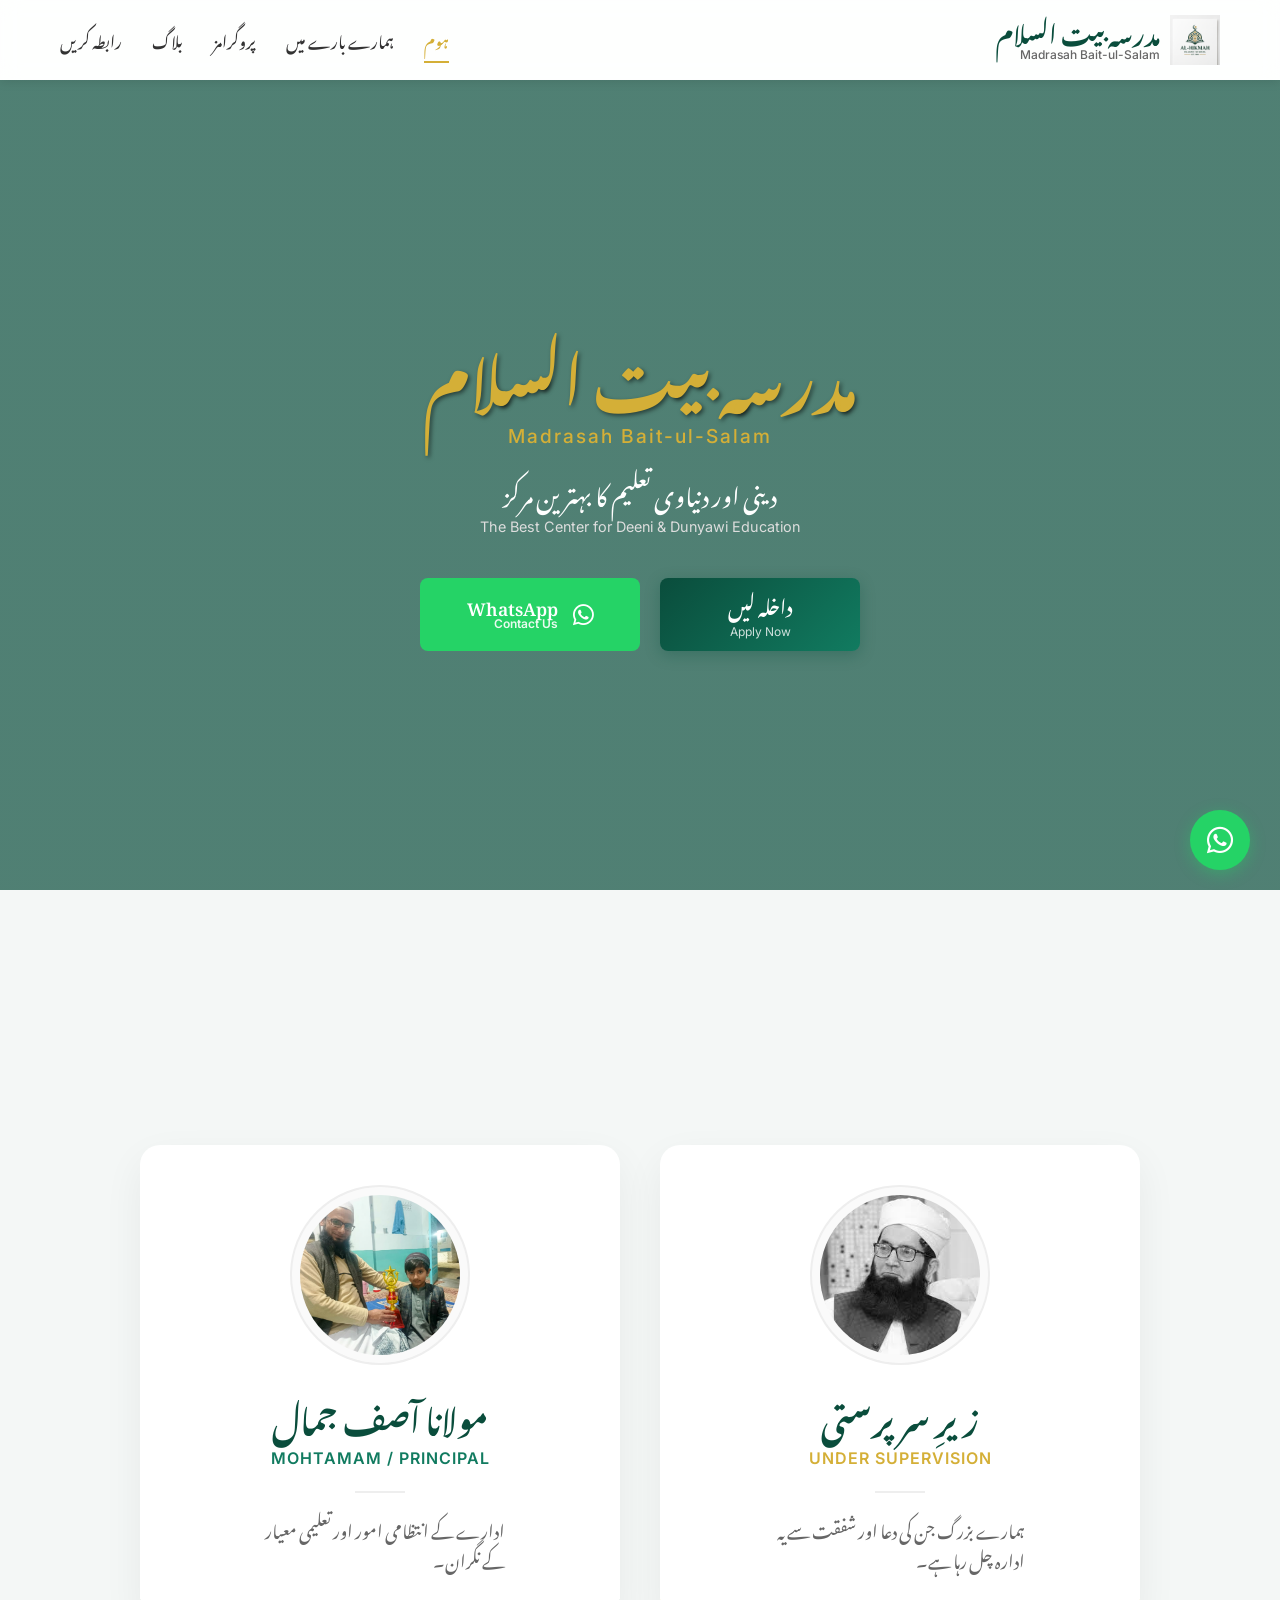
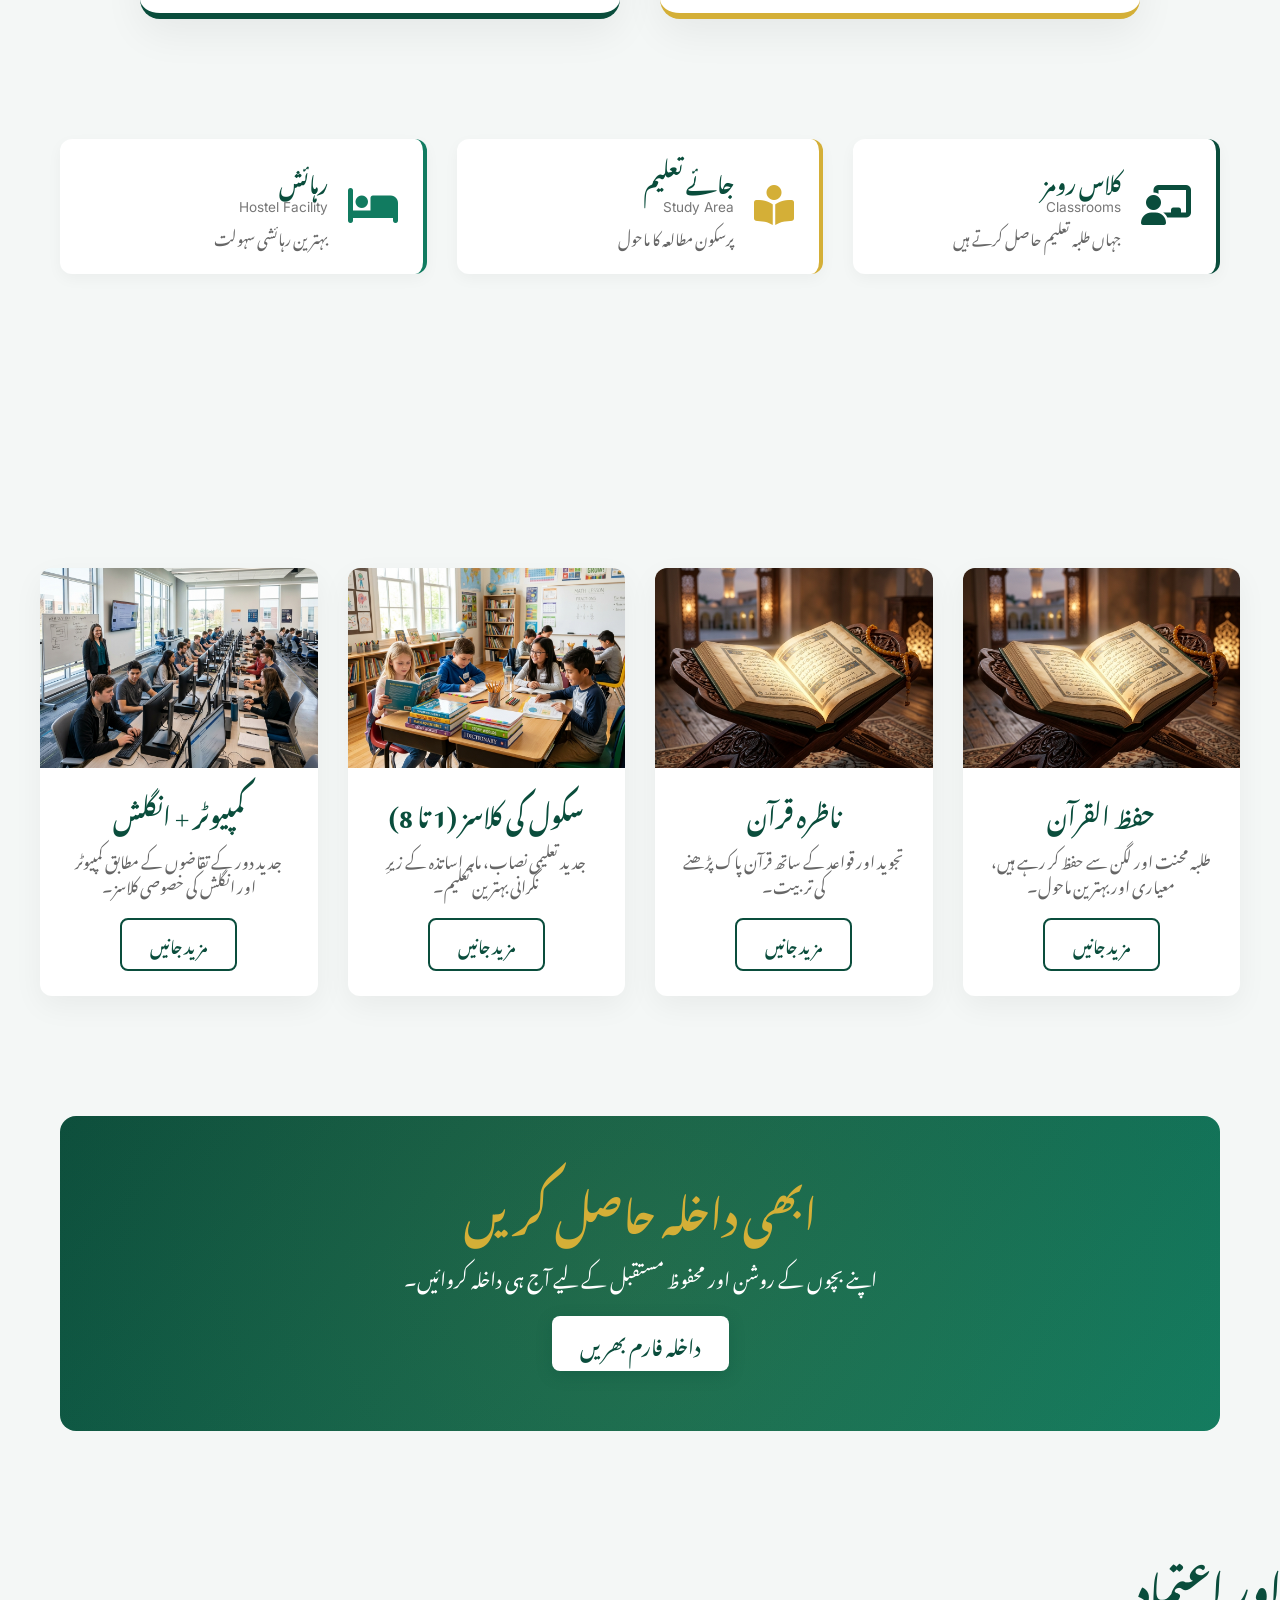
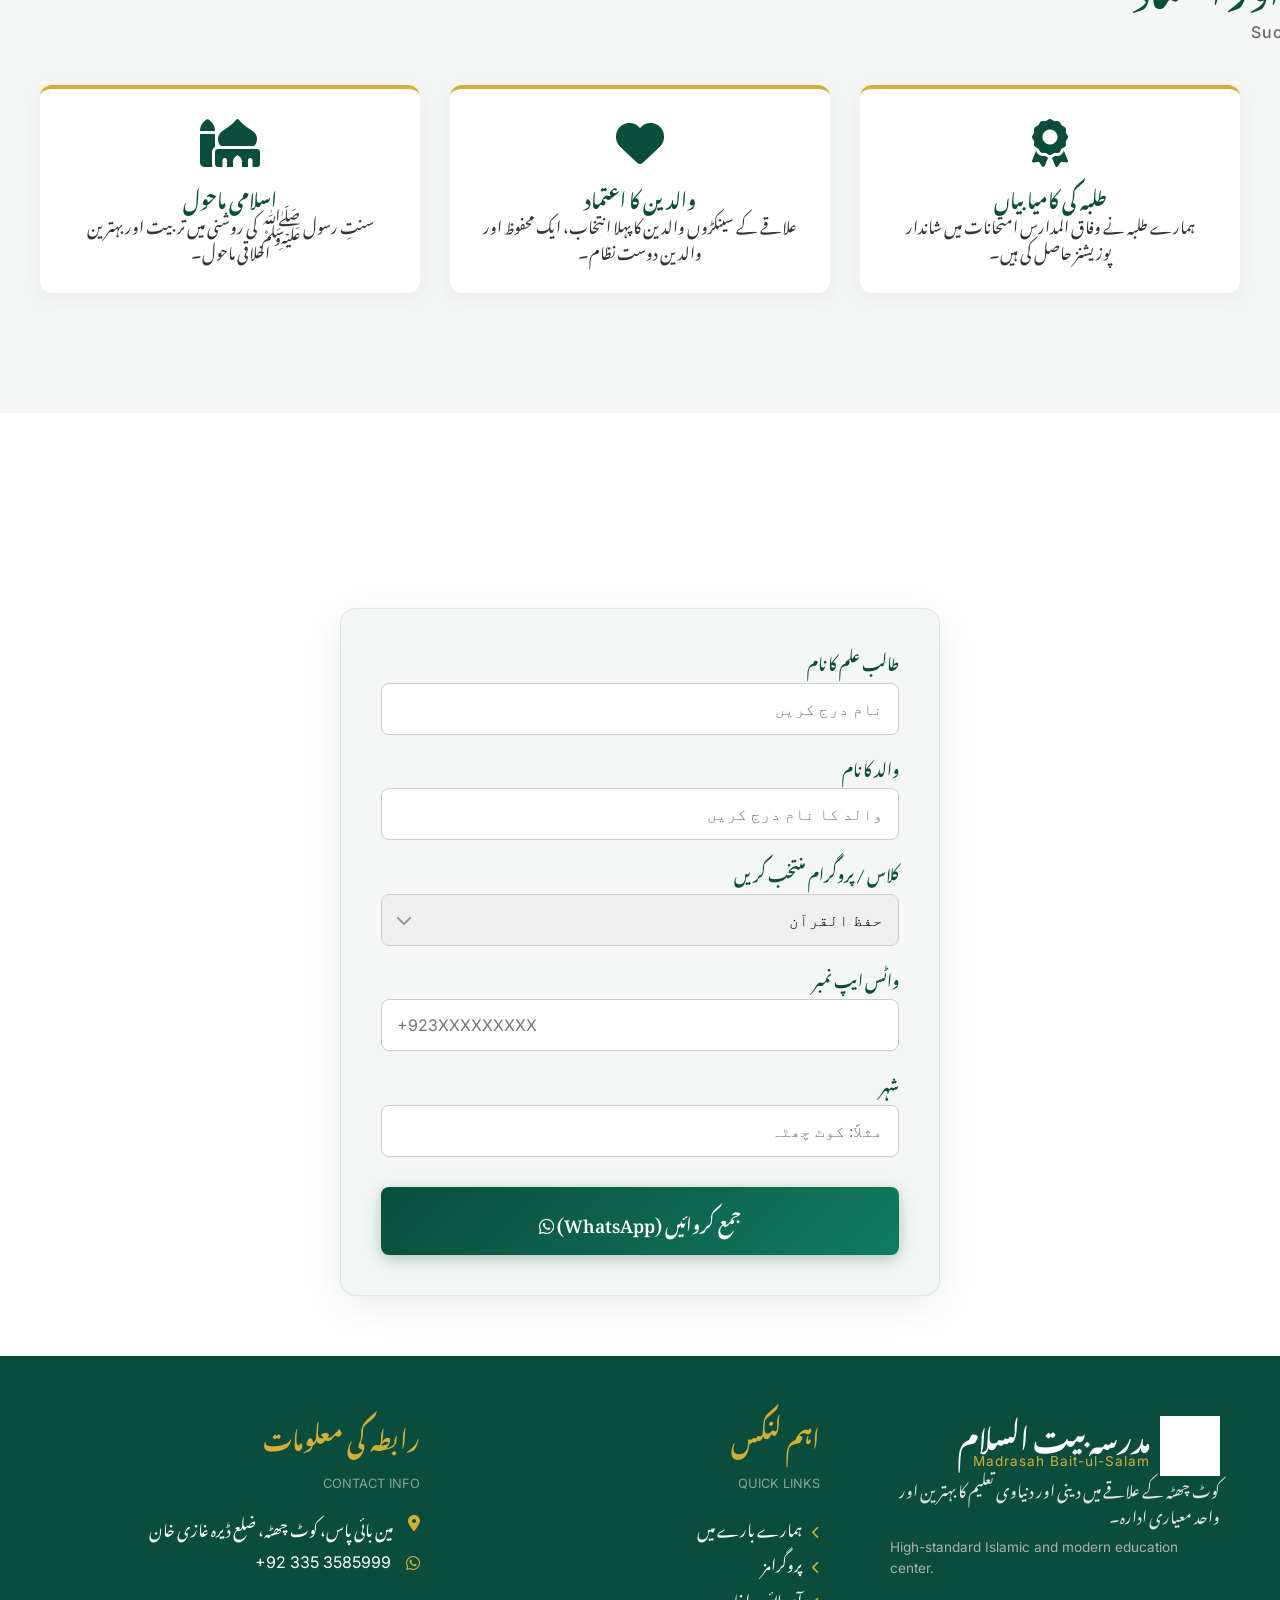
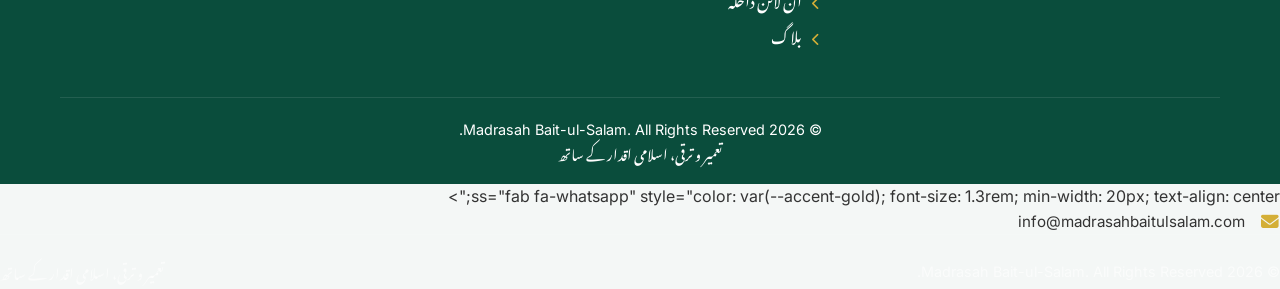
==== index.html @ 4d230665 "Optimize mobile responsiveness and add SEO for homepage" ====
<!DOCTYPE html>
<html lang="ur" dir="rtl">
<head>
    <meta charset="UTF-8">
    <meta name="viewport" content="width=device-width, initial-scale=1.0">
    <title>Madrasah Bait-ul-Salam | مدرسہ بیت السلام - Best Islamic & School System</title>
    
    <!-- SEO Meta Tags -->
    <meta name="description" content="Official website of Madrasah Bait-ul-Salam in Kot Chhutta, D.G Khan. Providing high-quality Hifz-ul-Quran, Nazra, School classes (1-8), and Computer education in a professional Islamic environment.">
    <meta name="keywords" content="Madrasa in Kot Chhutta, Madrasa in DG Khan, Hifz Quran Institute Pakistan, Islamic School Kot Chhutta, Madrasah Bait-ul-Salam">
    <link rel="canonical" href="https://madrasah-baitul-salam.vercel.app/" />
    
    <!-- Open Graph / Facebook -->
    <meta property="og:type" content="website">
    <meta property="og:url" content="https://madrasah-baitul-salam.vercel.app/">
    <meta property="og:title" content="Madrasah Bait-ul-Salam | مدرسہ بیت السلام">
    <meta property="og:description" content="Leading Islamic & School Education center in Kot Chhutta, D.G Khan. Join us for a bright Deeni & Dunyawi future.">
    <meta property="og:image" content="https://madrasah-baitul-salam.vercel.app/images/hero_bg.png">

    <!-- Twitter -->
    <meta property="twitter:card" content="summary_large_image">
    <meta property="twitter:url" content="https://madrasah-baitul-salam.vercel.app/">
    <meta property="twitter:title" content="Madrasah Bait-ul-Salam | مدرسہ بیت السلام">
    <meta property="twitter:description" content="Leading Islamic & School Education center in Kot Chhutta, D.G Khan. Join us for a bright Deeni & Dunyawi future.">
    <meta property="twitter:image" content="https://madrasah-baitul-salam.vercel.app/images/hero_bg.png">

    <!-- JSON-LD Schema -->
    <script type="application/ld+json">
    {
      "@context": "https://schema.org",
      "@type": "EducationalOrganization",
      "name": "Madrasah Bait-ul-Salam",
      "alternateName": "مدرسہ بیت السلام",
      "url": "https://madrasah-baitul-salam.vercel.app/",
      "logo": "https://madrasah-baitul-salam.vercel.app/images/islamic_logo.png",
      "address": {
        "@type": "PostalAddress",
        "streetAddress": "Near Main Bypass",
        "addressLocality": "Kot Chhutta",
        "addressRegion": "D.G Khan, Punjab",
        "addressCountry": "Pakistan"
      },
      "contactPoint": {
        "@type": "ContactPoint",
        "telephone": "+923353585999",
        "contactType": "Customer Service"
      }
    }
    </script>
    
    <!-- Google Fonts -->
    <link rel="preconnect" href="https://fonts.googleapis.com">
    <link rel="preconnect" href="https://fonts.gstatic.com" crossorigin>
    <link href="https://fonts.googleapis.com/css2?family=Anek+Arabic:wght@400;600;700&family=Inter:wght@400;500;600&family=Noto+Nastaliq+Urdu:wght@400;700&display=swap" rel="stylesheet">
    
    <!-- Custom CSS -->
    <link rel="stylesheet" href="css/style.css">
    
    <!-- FontAwesome for icons -->
    <link rel="stylesheet" href="https://cdnjs.cloudflare.com/ajax/libs/font-awesome/6.4.0/css/all.min.css">
</head>
<body>

    <!-- Header & Navigation -->
    <header>
        <div class="container">
            <nav>
                <div class="logo">
                    <img src="images/islamic_logo.png" alt="Madrasah Bait-ul-Salam Logo - Islamic geometric pattern">
                    <div style="display: flex; flex-direction: column; align-items: start;">
                        <span class="logo-text urdu-text" style="line-height: 1.2;">مدرسہ بیت السلام</span>
                        <span style="font-size: 0.75rem; color: var(--text-light); font-weight: 500; font-family: 'Inter', sans-serif;">Madrasah Bait-ul-Salam</span>
                    </div>
                </div>
                
                <div class="menu-toggle">
                    <i class="fas fa-bars"></i>
                </div>
                
                <ul class="nav-links urdu-text">
                    <li><a href="index.html" class="active">ہوم</a></li>
                    <li><a href="about.html">ہمارے بارے میں</a></li>
                    <li><a href="programs.html">پروگرامز</a></li>
                    <li><a href="blog.html">بلاگ</a></li>
                    <li><a href="contact.html">رابطہ کریں</a></li>
                </ul>
            </nav>
        </div>
    </header>

    <!-- Hero Section -->
    <section class="hero">
        <div class="hero-content">
            <h1 class="urdu-text" style="margin-bottom: 0;">مدرسہ بیت السلام</h1>
            <p style="font-family: 'Inter', sans-serif; font-size: 1.2rem; color: var(--accent-gold); margin-bottom: 20px; font-weight: 500; letter-spacing: 2px;">Madrasah Bait-ul-Salam</p>
            <p class="urdu-text" style="margin-bottom: 5px;">دینی اور دنیاوی تعلیم کا بہترین مرکز</p>
            <p style="font-family: 'Inter', sans-serif; font-size: 0.9rem; margin-bottom: 40px; color: #ddd;">The Best Center for Deeni & Dunyawi Education</p>
            <div class="hero-btns">
                <a href="#admission" class="btn btn-primary btn-hero urdu-text">
                    <span style="font-size: 1.2rem;">داخلہ لیں</span>
                    <span class="sub-text">Apply Now</span>
                </a>
                <a href="https://wa.me/923353585999" target="_blank" class="btn btn-whatsapp btn-whatsapp-hero urdu-text">
                    <i class="fab fa-whatsapp" style="font-size: 1.5rem;"></i>
                    <div class="text-wrap">
                        <span class="main-text">WhatsApp</span>
                        <span style="font-size: 0.75rem; font-family: 'Inter', sans-serif; opacity: 0.9;">Contact Us</span>
                    </div>
                </a>
            </div>
        </div>
    </section>

    <!-- Management / Supervision Section -->
    <section class="section-padding container">
        <h2 class="section-title urdu-text">
            انتظامیہ و سرپرستی
            <span>Management & Supervision</span>
        </h2>
        
        <div class="mgmt-grid">
            <!-- Supervision Role -->
            <div class="mgmt-card" style="border-bottom: 6px solid var(--accent-gold);">
                <div class="mgmt-card-img-wrap">
                    <img src="images/buzarg.jpg" alt="Hazrat Maulana - Spiritual Supervisor of Madrasah Bait-ul-Salam">
                </div>
                <h3 class="urdu-text" style="color: var(--primary-green); font-size: 2rem; margin-bottom: 5px;">زیرِ سرپرستی</h3>
                <p style="font-family: 'Inter', sans-serif; color: var(--accent-gold); font-size: 1rem; font-weight: 600; margin-bottom: 20px; letter-spacing: 1px; text-transform: uppercase;">Under Supervision</p>
                <div style="height: 2px; width: 50px; background: #eee; margin-bottom: 20px;"></div>
                <p class="urdu-text" style="color: var(--text-light); font-size: 1.1rem; line-height: 1.7; max-width: 250px;">ہمارے بزرگ جن کی دعا اور شفقت سے یہ ادارہ چل رہا ہے۔</p>
            </div>

            <!-- Mohtamam Role -->
            <div class="mgmt-card" style="border-bottom: 6px solid var(--primary-green);">
                <div class="mgmt-card-img-wrap">
                    <img src="images/molna asif jamal.jpeg" alt="Maulana Asif Jamal - Principal of Madrasah Bait-ul-Salam">
                </div>
                <h3 class="urdu-text" style="color: var(--primary-green); font-size: 2rem; margin-bottom: 5px;">مولانا آصف جمال</h3>
                <p style="font-family: 'Inter', sans-serif; color: var(--secondary-green); font-size: 1rem; font-weight: 600; margin-bottom: 20px; letter-spacing: 1px; text-transform: uppercase;">Mohtamam / Principal</p>
                <div style="height: 2px; width: 50px; background: #eee; margin-bottom: 20px;"></div>
                <p class="urdu-text" style="color: var(--text-light); font-size: 1.1rem; line-height: 1.7; max-width: 250px;">ادارے کے انتظامی امور اور تعلیمی معیار کے نگران۔</p>
            </div>
        </div>
    </section>

    <!-- Info Segments Section -->
    <section class="container pb-0" style="padding-bottom: 40px;">
        <div class="info-segments-grid">
            <div class="info-segment" style="border-right: 4px solid var(--primary-green);">
                <div class="icon" style="color: var(--primary-green);"><i class="fas fa-chalkboard-teacher"></i></div>
                <div class="text-content">
                    <h4 class="urdu-text">کلاس رومز</h4>
                    <span class="en-label">Classrooms</span>
                    <p class="urdu-text" style="color: var(--text-light); font-size: 0.95rem;">جہاں طلبہ تعلیم حاصل کرتے ہیں</p>
                </div>
            </div>
            <div class="info-segment" style="border-right: 4px solid var(--accent-gold);">
                <div class="icon" style="color: var(--accent-gold);"><i class="fas fa-book-reader"></i></div>
                <div class="text-content">
                    <h4 class="urdu-text">جائے تعلیم</h4>
                    <span class="en-label">Study Area</span>
                    <p class="urdu-text" style="color: var(--text-light); font-size: 0.95rem;">پرسکون مطالعہ کا ماحول</p>
                </div>
            </div>
            <div class="info-segment" style="border-right: 4px solid var(--secondary-green);">
                <div class="icon" style="color: var(--secondary-green);"><i class="fas fa-bed"></i></div>
                <div class="text-content">
                    <h4 class="urdu-text">رہائش</h4>
                    <span class="en-label">Hostel Facility</span>
                    <p class="urdu-text" style="color: var(--text-light); font-size: 0.95rem;">بہترین رہائشی سہولت</p>
                </div>
            </div>
        </div>
    </section>

    <!-- Programs Section -->
    <section class="section-padding container">
        <h2 class="section-title urdu-text">
            ہمارے نمایاں پروگرامز
            <span>Our Featured Programs</span>
        </h2>
        <div class="cards-grid">
            <div class="card">
                <div class="card-img-wrap"><img src="images/hifz_icon.png" alt="Hifz-ul-Quran classes at Madrasah Bait-ul-Salam"></div>
                <div class="card-content">
                    <h3 class="card-title urdu-text">حفظ القرآن</h3>
                    <p class="card-desc urdu-text">طلبہ محنت اور لگن سے حفظ کر رہے ہیں، معیاری اور بہترین ماحول۔</p>
                    <a href="programs.html#hifz" class="btn btn-secondary urdu-text">مزید جانیں</a>
                </div>
            </div>
            <div class="card">
                <div class="card-img-wrap"><img src="images/hifz_icon.png" alt="Nazra Quran reading session"></div>
                <div class="card-content">
                    <h3 class="card-title urdu-text">ناظرہ قرآن</h3>
                    <p class="card-desc urdu-text">تجوید اور قواعد کے ساتھ قرآن پاک پڑھنے کی تربیت۔</p>
                    <a href="programs.html#nazra" class="btn btn-secondary urdu-text">مزید جانیں</a>
                </div>
            </div>
            <div class="card">
                <div class="card-img-wrap"><img src="images/school_icon.png" alt="School classes for kids grade 1-8"></div>
                <div class="card-content">
                    <h3 class="card-title urdu-text">سکول کی کلاسز (1 تا 8)</h3>
                    <p class="card-desc urdu-text">جدید تعلیمی نصاب، ماہر اساتذہ کے زیرِ نگرانی بہترین تعلیم۔</p>
                    <a href="programs.html#school" class="btn btn-secondary urdu-text">مزید جانیں</a>
                </div>
            </div>
            <div class="card">
                <div class="card-img-wrap"><img src="images/comp_icon.png" alt="Modern computer lab for students"></div>
                <div class="card-content">
                    <h3 class="card-title urdu-text">کمپیوٹر + انگلش</h3>
                    <p class="card-desc urdu-text">جدید دور کے تقاضوں کے مطابق کمپیوٹر اور انگلش کی خصوصی کلاسز۔</p>
                    <a href="programs.html#extra" class="btn btn-secondary urdu-text">مزید جانیں</a>
                </div>
            </div>
        </div>
    </section>

    <!-- Admission CTA Banner -->
    <section class="container">
        <div class="admission-cta">
            <div class="admission-cta-content">
                <h2 class="urdu-text">ابھی داخلہ حاصل کریں</h2>
                <p class="urdu-text" style="margin-bottom: 25px; font-size: 1.2rem;">اپنے بچوں کے روشن اور محفوظ مستقبل کے لیے آج ہی داخلہ کروائیں۔</p>
                <a href="#admission" class="btn btn-primary urdu-text" style="background: white; color: var(--primary-green); font-size: 1.2rem;">داخلہ فارم بھریں</a>
            </div>
        </div>
    </section>

    <!-- Results + Trust Section -->
    <section class="section-padding container">
        <h2 class="section-title urdu-text">
            حاصل کردہ کامیابیاں اور اعتماد
            <span>Success & Community Trust</span>
        </h2>
        <div class="results-grid">
            <div class="result-box">
                <i class="fas fa-award result-icon"></i>
                <h3 class="urdu-text">طلبہ کی کامیابیاں</h3>
                <p class="urdu-text">ہمارے طلبہ نے وفاق المدارس امتحانات میں شاندار پوزیشنز حاصل کی ہیں۔</p>
            </div>
            <div class="result-box">
                <i class="fas fa-heart result-icon"></i>
                <h3 class="urdu-text">والدین کا اعتماد</h3>
                <p class="urdu-text">علاقے کے سینکڑوں والدین کا پہلا انتخاب، ایک محفوظ اور والدین دوست نظام۔</p>
            </div>
            <div class="result-box">
                <i class="fas fa-mosque result-icon"></i>
                <h3 class="urdu-text">اسلامی ماحول</h3>
                <p class="urdu-text">سنتِ رسول ﷺ کی روشنی میں تربیت اور بہترین اخلاقی ماحول۔</p>
            </div>
        </div>
    </section>

    <!-- Admission Form -->
    <div id="admission" style="margin-top: 40px;"></div>
    <section class="form-section">
        <div class="container">
            <h2 class="section-title urdu-text">
                آن لائن داخلہ فارم
                <span>Online Admission Form</span>
            </h2>
            <div class="form-container">
                <form id="admissionForm">
                    <div class="form-group">
                        <label for="studentName" class="form-label urdu-text">طالب علم کا نام</label>
                        <input type="text" id="studentName" class="form-control urdu-text" placeholder="نام درج کریں" required>
                    </div>
                    <div class="form-group">
                        <label for="fatherName" class="form-label urdu-text">والد کا نام</label>
                        <input type="text" id="fatherName" class="form-control urdu-text" placeholder="والد کا نام درج کریں" required>
                    </div>
                    <div class="form-group">
                        <label for="programOptions" class="form-label urdu-text">کلاس / پروگرام منتخب کریں</label>
                        <div class="select-wrapper">
                            <select id="programOptions" class="form-control urdu-text" required>
                                <option value="حفظ القرآن">حفظ القرآن</option>
                                <option value="ناظرہ قرآن">ناظرہ قرآن</option>
                                <option value="سکول (Class 1-8)">سکول (Class 1-8)</option>
                                <option value="کمپیوٹر">کمپیوٹر</option>
                            </select>
                            <i class="fas fa-chevron-down" style="position: absolute; left: 15px; top: 18px; color: #999;"></i>
                        </div>
                    </div>
                    <div class="form-group">
                        <label for="whatsappNumber" class="form-label urdu-text">واٹس ایپ نمبر</label>
                        <input type="tel" id="whatsappNumber" class="form-control" placeholder="+923XXXXXXXXX" required dir="ltr">
                    </div>
                    <div class="form-group">
                        <label for="city" class="form-label urdu-text">شہر</label>
                        <input type="text" id="city" class="form-control urdu-text" placeholder="مثلاً: کوٹ چھٹہ" required>
                    </div>
                    <button type="submit" class="btn btn-primary form-submit urdu-text">جمع کروائیں (WhatsApp) <i class="fab fa-whatsapp"></i></button>
                </form>
            </div>
        </div>
    </section>

    <!-- Floating WhatsApp -->
    <a href="https://wa.me/923353585999" target="_blank" class="floating-whatsapp" title="Chat on WhatsApp">
        <i class="fab fa-whatsapp"></i>
    </a>

    <!-- Footer -->
    <footer>
        <div class="container">
            <div class="footer-grid">
                <div class="footer-col" style="padding-left: 30px;">
                    <div class="logo">
                        <img src="images/islamic_logo.png" alt="Logo" style="filter: brightness(0) invert(1); height: 60px;">
                        <div style="display: flex; flex-direction: column; align-items: start;">
                            <span class="logo-text urdu-text" style="color: white; font-size: 1.8rem; line-height: 1.1;">مدرسہ بیت السلام</span>
                            <span style="font-family: 'Inter', sans-serif; font-size: 0.85rem; color: var(--accent-gold); letter-spacing: 1px;">Madrasah Bait-ul-Salam</span>
                        </div>
                    </div>
                    <p class="urdu-text" style="font-size: 1rem; color: #e0e0e0; margin-bottom: 10px;">کوٹ چھٹہ کے علاقے میں دینی اور دنیاوی تعلیم کا بہترین اور واحد معیاری ادارہ۔</p>
                    <p style="font-family: 'Inter', sans-serif; font-size: 0.85rem; color: #b0b0b0; line-height: 1.5; direction: ltr; text-align: left;">High-standard Islamic and modern education center.</p>
                </div>
                
                <div class="footer-col" style="padding-left: 30px;">
                    <h3 class="urdu-text">اہم لنکس</h3>
                    <p style="font-family: 'Inter', sans-serif; font-size: 0.8rem; color: rgba(255,255,255,0.5); margin-bottom: 20px; text-transform: uppercase;">Quick Links</p>
                    <ul class="urdu-text">
                        <li><a href="about.html"><i class="fas fa-chevron-left" style="font-size: 0.8rem; margin-left: 8px; color: var(--accent-gold);"></i> ہمارے بارے میں</a></li>
                        <li><a href="programs.html"><i class="fas fa-chevron-left" style="font-size: 0.8rem; margin-left: 8px; color: var(--accent-gold);"></i> پروگرامز</a></li>
                        <li><a href="#admission"><i class="fas fa-chevron-left" style="font-size: 0.8rem; margin-left: 8px; color: var(--accent-gold);"></i> آن لائن داخلہ</a></li>
                        <li><a href="blog.html"><i class="fas fa-chevron-left" style="font-size: 0.8rem; margin-left: 8px; color: var(--accent-gold);"></i> بلاگ</a></li>
                    </ul>
                </div>
                
                <div class="footer-col">
                    <h3 class="urdu-text">رابطہ کی معلومات</h3>
                    <p style="font-family: 'Inter', sans-serif; font-size: 0.8rem; color: rgba(255,255,255,0.5); margin-bottom: 20px; text-transform: uppercase;">Contact Info</p>
                    <ul class="urdu-text">
                        <li style="display: flex; align-items: start; gap: 15px;">
                            <i class="fas fa-map-marker-alt" style="color: var(--accent-gold);"></i> 
                            <div>
                                <span>مین بائی پاس، کوٹ چھٹہ، ضلع ڈیرہ غازی خان</span>
                            </div>
                        </li>
                        <li style="display: flex; align-items: center; gap: 15px; direction: ltr; justify-content: flex-end;">
                            <span style="font-family: 'Inter', sans-serif;">+92 335 3585999</span>
                            <i class="fab fa-whatsapp" style="color: var(--accent-gold);"></i> 
                        </li>
                    </ul>
                </div>
            </div>
            <div class="footer-bottom">
                <p>&copy; 2026 Madrasah Bait-ul-Salam. All Rights Reserved.</p>
                <p class="urdu-text" style="font-size: 0.9rem;">تعمیر و ترقی، اسلامی اقدار کے ساتھ</p>
            </div>
        </div>
    </footer>

    <!-- Custom JS -->
    <script src="js/script.js"></script>
</body>
</html>ss="fab fa-whatsapp" style="color: var(--accent-gold); font-size: 1.3rem; min-width: 20px; text-align: center;"></i> 
                        </li>
                        <li style="display: flex; align-items: center; gap: 15px; direction: ltr; justify-content: flex-end;">
                            <div style="font-family: 'Inter', sans-serif; font-size: 0.95rem;">
                                info@madrasahbaitulsalam.com
                            </div>
                            <i class="fas fa-envelope" style="color: var(--accent-gold); font-size: 1.1rem; min-width: 20px; text-align: center;"></i> 
                        </li>
                    </ul>
                </div>
            </div>
            
            <div class="footer-bottom" style="text-align: center; padding-top: 25px; border-top: 1px solid rgba(255,255,255,0.1); font-family: 'Inter', sans-serif; font-size: 0.9rem; color: rgba(255,255,255,0.6); display: flex; flex-wrap: wrap; justify-content: space-between; align-items: center; gap: 10px;">
                <p>&copy; 2026 Madrasah Bait-ul-Salam. All Rights Reserved.</p>
                <p class="urdu-text" style="font-size: 0.9rem;">تعمیر و ترقی، اسلامی اقدار کے ساتھ</p>
            </div>
        </div>
    </footer>

    <!-- Custom JS -->
    <script src="js/script.js"></script>
</body>
</html>
---- css/style.css ----
:root {
  --primary-green: #0a4d3c;
  --secondary-green: #117b60;
  --accent-gold: #d4af37;
  --light-gold: #f3e5ab;
  --clean-white: #ffffff;
  --bg-light: #f4f7f6;
  --text-dark: #333333;
  --text-light: #666666;
  --shadow: rgba(0, 0, 0, 0.1);
  --glass-bg: rgba(255, 255, 255, 0.9);
}

* {
  margin: 0;
  padding: 0;
  box-sizing: border-box;
}

body {
  font-family: 'Inter', 'Anek Arabic', sans-serif;
  background-color: var(--bg-light);
  color: var(--text-dark);
  line-height: 1.6;
  overflow-x: hidden;
}

/* Typography */
h1, h2, h3, h4 {
  font-family: 'Anek Arabic', sans-serif;
  color: var(--primary-green);
  font-weight: 700;
}

.urdu-text {
  font-family: 'Anek Arabic', 'Noto Nastaliq Urdu', serif;
  direction: rtl;
}

a {
  text-decoration: none;
  color: inherit;
}

ul {
  list-style: none;
}

img {
  max-width: 100%;
  display: block;
}

/* Utilities */
.container {
  max-width: 1200px;
  margin: 0 auto;
  padding: 0 20px;
}

.btn {
  display: inline-block;
  padding: 12px 28px;
  border-radius: 8px;
  font-weight: 600;
  cursor: pointer;
  transition: all 0.3s ease;
  border: none;
  text-align: center;
}

.btn-primary {
  background: linear-gradient(135deg, var(--primary-green), var(--secondary-green));
  color: var(--clean-white);
  box-shadow: 0 4px 15px rgba(10, 77, 60, 0.3);
}

.btn-primary:hover {
  transform: translateY(-2px);
  box-shadow: 0 6px 20px rgba(10, 77, 60, 0.4);
}

.btn-secondary {
  background: var(--clean-white);
  color: var(--primary-green);
  border: 2px solid var(--primary-green);
}

.btn-secondary:hover {
  background: var(--primary-green);
  color: var(--clean-white);
}

.btn-whatsapp {
  background: #25D366;
  color: white;
  display: flex;
  align-items: center;
  gap: 8px;
}

.btn-whatsapp:hover {
  background: #128C7E;
  transform: translateY(-2px);
  box-shadow: 0 6px 20px rgba(37, 211, 102, 0.4);
}

.section-padding {
  padding: 80px 0;
}

.section-title {
  text-align: center;
  font-size: 2.5rem;
  margin-bottom: 40px;
  position: relative;
  display: inline-block;
  left: 50%;
  transform: translateX(-50%);
}

.section-title span {
  display: block;
  font-size: 1rem;
  font-family: 'Inter', sans-serif;
  color: var(--text-light);
  font-weight: 500;
  margin-top: 5px;
  letter-spacing: 1px;
}

.section-title::after {
  content: '';
  position: absolute;
  bottom: -15px;
  left: 50%;
  transform: translateX(-50%);
  width: 60px;
  height: 4px;
  background-color: var(--accent-gold);
  border-radius: 2px;
}

/* Header */
header {
  background: var(--glass-bg);
  backdrop-filter: blur(10px);
  -webkit-backdrop-filter: blur(10px);
  position: sticky;
  top: 0;
  z-index: 1000;
  box-shadow: 0 2px 10px var(--shadow);
}

nav {
  display: flex;
  justify-content: space-between;
  align-items: center;
  height: 80px;
}

.logo {
  display: flex;
  align-items: center;
  gap: 10px;
}

.logo img {
  height: 50px;
}

.logo-text {
  font-size: 1.5rem;
  font-weight: 700;
  color: var(--primary-green);
}

.nav-links {
  display: flex;
  gap: 30px;
}

.nav-links a {
  font-weight: 500;
  position: relative;
  transition: color 0.3s ease;
}

.nav-links a:hover, .nav-links a.active {
  color: var(--accent-gold);
}

.nav-links a::after {
  content: '';
  position: absolute;
  width: 0;
  height: 2px;
  bottom: -4px;
  left: 0;
  background-color: var(--accent-gold);
  transition: width 0.3s ease;
}

.nav-links a:hover::after, .nav-links a.active::after {
  width: 100%;
}

.menu-toggle {
  display: none;
  font-size: 24px;
  cursor: pointer;
  color: var(--primary-green);
}

/* Hero Section */
.hero {
  height: 90vh;
  background: linear-gradient(rgba(10, 77, 60, 0.7), rgba(10, 77, 60, 0.7)), url('../images/hero_bg.webp') center/cover no-repeat;
  display: flex;
  align-items: center;
  justify-content: center;
  text-align: center;
  color: var(--clean-white);
}

.hero-content {
  max-width: 800px;
  padding: 0 20px;
  animation: fadeInDown 1s ease;
}

.hero h1 {
  font-size: 4rem;
  color: var(--accent-gold);
  margin-bottom: 20px;
  text-shadow: 2px 2px 4px rgba(0,0,0,0.5);
}

.hero p {
  font-size: 1.5rem;
  margin-bottom: 40px;
}

.hero-btns {
  display: flex;
  gap: 20px;
  justify-content: center;
  flex-wrap: wrap;
}

.btn-hero {
  display: flex;
  flex-direction: column;
  align-items: center;
  justify-content: center;
  min-width: 200px;
  padding: 10px 30px;
}

.btn-hero span.sub-text {
  font-size: 0.75rem;
  font-family: 'Inter', sans-serif;
  opacity: 0.8;
  margin-top: 3px;
  font-weight: 400;
}

.btn-whatsapp-hero {
  display: flex;
  align-items: center;
  justify-content: center;
  gap: 15px;
  padding: 12px 30px;
  min-width: 220px;
}

.btn-whatsapp-hero .text-wrap {
  display: flex;
  flex-direction: column;
  align-items: flex-start;
  text-align: left;
}

.btn-whatsapp-hero .main-text {
  font-size: 1.1rem;
  line-height: 1;
}

/* Management & Info Segments */
.mgmt-grid {
  display: grid;
  grid-template-columns: repeat(auto-fit, minmax(300px, 1fr));
  gap: 40px;
  max-width: 1000px;
  margin: 40px auto 0;
}

.mgmt-card {
  background: var(--clean-white);
  border-radius: 20px;
  padding: 40px 30px;
  box-shadow: 0 15px 40px rgba(0,0,0,0.06);
  display: flex;
  flex-direction: column;
  align-items: center;
  transition: transform 0.3s ease;
}

.mgmt-card-img-wrap {
  width: 180px;
  height: 180px;
  border-radius: 50%;
  border: 2px solid #eee;
  padding: 8px;
  margin-bottom: 25px;
  background: #fafafa;
  display: flex;
  align-items: center;
  justify-content: center;
  overflow: hidden;
}

.mgmt-card-img-wrap img {
  width: 100%;
  height: 100%;
  border-radius: 50%;
  object-fit: cover;
  background: #e9ecef;
}

.info-segments-grid {
  display: grid;
  grid-template-columns: repeat(auto-fit, minmax(260px, 1fr));
  gap: 30px;
  margin-top: 40px;
}

.info-segment {
  background: var(--clean-white);
  padding: 25px;
  border-radius: 12px;
  display: flex;
  align-items: center;
  gap: 20px;
  box-shadow: 0 5px 15px rgba(0,0,0,0.04);
}

.info-segment .icon {
  font-size: 2.5rem;
}

.info-segment .text-content {
  text-align: right;
  direction: rtl;
}

.info-segment h4 {
  margin-bottom: 0;
  font-size: 1.3rem;
}

.info-segment span.en-label {
  font-family: 'Inter', sans-serif;
  font-size: 0.85rem;
  color: #777;
  display: block;
  margin-bottom: 5px;
}


/* Cards Section */
.cards-grid {
  display: grid;
  grid-template-columns: repeat(auto-fit, minmax(250px, 1fr));
  gap: 30px;
  margin-top: 40px;
}

.card {
  background: var(--clean-white);
  border-radius: 12px;
  overflow: hidden;
  box-shadow: 0 10px 30px rgba(0,0,0,0.05);
  transition: transform 0.3s ease, box-shadow 0.3s ease;
  position: relative;
}

.card:hover {
  transform: translateY(-10px);
  box-shadow: 0 15px 40px rgba(0,0,0,0.1);
}

.card-img-wrap {
  height: 200px;
  overflow: hidden;
}

.card-img-wrap img {
  width: 100%;
  height: 100%;
  object-fit: cover;
  transition: transform 0.5s ease;
}

.card:hover .card-img-wrap img {
  transform: scale(1.1);
}

.card-content {
  padding: 25px;
  text-align: center;
}

.card-title {
  font-size: 1.5rem;
  margin-bottom: 15px;
}

.card-desc {
  color: var(--text-light);
  margin-bottom: 20px;
}

/* Admission CTA Banner */
.admission-cta {
  background: linear-gradient(135deg, var(--primary-green), var(--secondary-green));
  color: var(--clean-white);
  text-align: center;
  padding: 60px 20px;
  margin: 40px 0;
  border-radius: 16px;
  position: relative;
  overflow: hidden;
}

.admission-cta::before {
  content: '';
  position: absolute;
  top: -50%;
  left: -50%;
  width: 200%;
  height: 200%;
  background: radial-gradient(circle, rgba(212, 175, 55, 0.1) 0%, transparent 60%);
  z-index: 1;
}

.admission-cta-content {
  position: relative;
  z-index: 2;
}

.admission-cta h2 {
  color: var(--accent-gold);
  font-size: 2.5rem;
  margin-bottom: 20px;
}

/* Results Section */
.results-grid {
  display: grid;
  grid-template-columns: repeat(auto-fit, minmax(300px, 1fr));
  gap: 30px;
}

.result-box {
  background: var(--clean-white);
  padding: 30px;
  border-radius: 12px;
  text-align: center;
  border-top: 4px solid var(--accent-gold);
  box-shadow: 0 5px 20px rgba(0,0,0,0.05);
}

.result-icon {
  font-size: 3rem;
  color: var(--primary-green);
  margin-bottom: 15px;
}

/* Form Section */
.form-section {
  background: white;
  padding: 60px 0;
}

.form-container {
  max-width: 600px;
  margin: 0 auto;
  background: var(--bg-light);
  padding: 40px;
  border-radius: 16px;
  box-shadow: 0 10px 40px rgba(0,0,0,0.08);
  border: 1px solid rgba(10, 77, 60, 0.1);
}

.form-group {
  margin-bottom: 20px;
  text-align: right;
  direction: rtl;
}

.form-label {
  display: block;
  margin-bottom: 8px;
  font-weight: 600;
  color: var(--primary-green);
}

.form-control {
  width: 100%;
  padding: 15px;
  border: 1px solid #ccc;
  border-radius: 8px;
  font-family: inherit;
  font-size: 1rem;
  transition: border-color 0.3s, box-shadow 0.3s;
}

.form-control:focus {
  outline: none;
  border-color: var(--primary-green);
  box-shadow: 0 0 0 3px rgba(10, 77, 60, 0.2);
}

.select-wrapper {
  position: relative;
}

.select-wrapper select {
  appearance: none;
}

.form-submit {
  width: 100%;
  font-size: 1.1rem;
  margin-top: 10px;
}

/* Floating WhatsApp */
.floating-whatsapp {
  position: fixed;
  bottom: 30px;
  right: 30px;
  background-color: #25D366;
  color: white;
  width: 60px;
  height: 60px;
  border-radius: 50%;
  display: flex;
  justify-content: center;
  align-items: center;
  font-size: 30px;
  box-shadow: 0 4px 15px rgba(37, 211, 102, 0.4);
  z-index: 1000;
  transition: transform 0.3s ease;
}

.floating-whatsapp:hover {
  transform: scale(1.1);
}

/* Footer */
footer {
  background-color: var(--primary-green);
  color: var(--clean-white);
  padding: 60px 0 20px;
}

.footer-grid {
  display: grid;
  grid-template-columns: repeat(auto-fit, minmax(250px, 1fr));
  gap: 40px;
  margin-bottom: 40px;
}

.footer-col h3 {
  color: var(--accent-gold);
  margin-bottom: 20px;
  font-size: 1.5rem;
}

.footer-col ul li {
  margin-bottom: 10px;
}

.footer-col ul li a {
  transition: color 0.3s;
}

.footer-col ul li a:hover {
  color: var(--accent-gold);
}

.footer-bottom {
  text-align: center;
  padding-top: 20px;
  border-top: 1px solid rgba(255,255,255,0.1);
  font-size: 0.9rem;
}

/* Contact Page Map */
.map-container {
  border-radius: 12px;
  overflow: hidden;
  box-shadow: 0 10px 30px rgba(0,0,0,0.1);
}

/* Page Headers */
.page-header {
  background: var(--primary-green);
  color: white;
  padding: 80px 0;
  text-align: center;
}

.page-header h1 {
  color: var(--accent-gold);
  font-size: 3rem;
}

/* Fee Section */
.fee-card {
  background: white;
  border-radius: 12px;
  padding: 40px;
  text-align: center;
  box-shadow: 0 10px 30px rgba(0,0,0,0.05);
  border: 2px solid var(--accent-gold);
  max-width: 400px;
  margin: 0 auto;
}

.fee-price {
  font-size: 3rem;
  color: var(--primary-green);
  font-weight: 700;
  margin: 20px 0;
}

.fee-old {
  text-decoration: line-through;
  color: #999;
  font-size: 1.5rem;
}

/* Animations */
@keyframes fadeInDown {
  from { opacity: 0; transform: translateY(-30px); }
  to { opacity: 1; transform: translateY(0); }
}

/* Mobile Responsiveness */
@media (max-width: 768px) {
  .container {
    padding: 0 15px;
  }

  .menu-toggle {
    display: block;
  }
  
  .nav-links {
    position: fixed;
    top: 80px;
    left: -100%;
    width: 100%;
    height: calc(100vh - 80px);
    background: rgba(255, 255, 255, 0.98); /* Less transparent on mobile */
    backdrop-filter: blur(15px);
    -webkit-backdrop-filter: blur(15px);
    flex-direction: column;
    align-items: center;
    justify-content: center;
    transition: left 0.3s ease;
    z-index: 2000;
  }
  
  .nav-links.active {
    left: 0;
  }

  .nav-links li {
    margin: 15px 0;
  }

  .nav-links a {
    font-size: 1.5rem;
  }
  
  .hero h1 {
    font-size: 2.2rem;
  }
  
  .hero p {
    font-size: 1.1rem;
    margin-bottom: 25px;
  }

  .section-title {
    font-size: 1.8rem;
    width: 90%;
  }

  .mgmt-grid {
    grid-template-columns: 1fr;
    gap: 30px;
  }

  .mgmt-card-img-wrap {
    width: 150px;
    height: 150px;
  }

  .btn-hero, .btn-whatsapp-hero {
    width: 100%;
    max-width: 300px;
  }

  .footer-grid {
    grid-template-columns: 1fr;
    gap: 30px;
    text-align: center !important;
  }

  .footer-col {
    border-left: none !important;
    padding-left: 0 !important;
    padding-bottom: 30px;
    border-bottom: 1px solid rgba(255,255,255,0.1);
  }

  .footer-col:last-child {
    border-bottom: none;
  }

  .footer-col .logo {
    justify-content: center !important;
  }

  .footer-col ul {
    justify-content: center !important;
  }

  .footer-col ul li {
    justify-content: center !important;
  }

  .footer-bottom {
    flex-direction: column;
    text-align: center;
  }

  .floating-whatsapp {
    width: 50px;
    height: 50px;
    bottom: 20px;
    right: 20px;
    font-size: 25px;
  }
}

@media (max-width: 480px) {
  .hero h1 {
    font-size: 1.8rem;
  }
  .section-title {
    font-size: 1.6rem;
  }
}
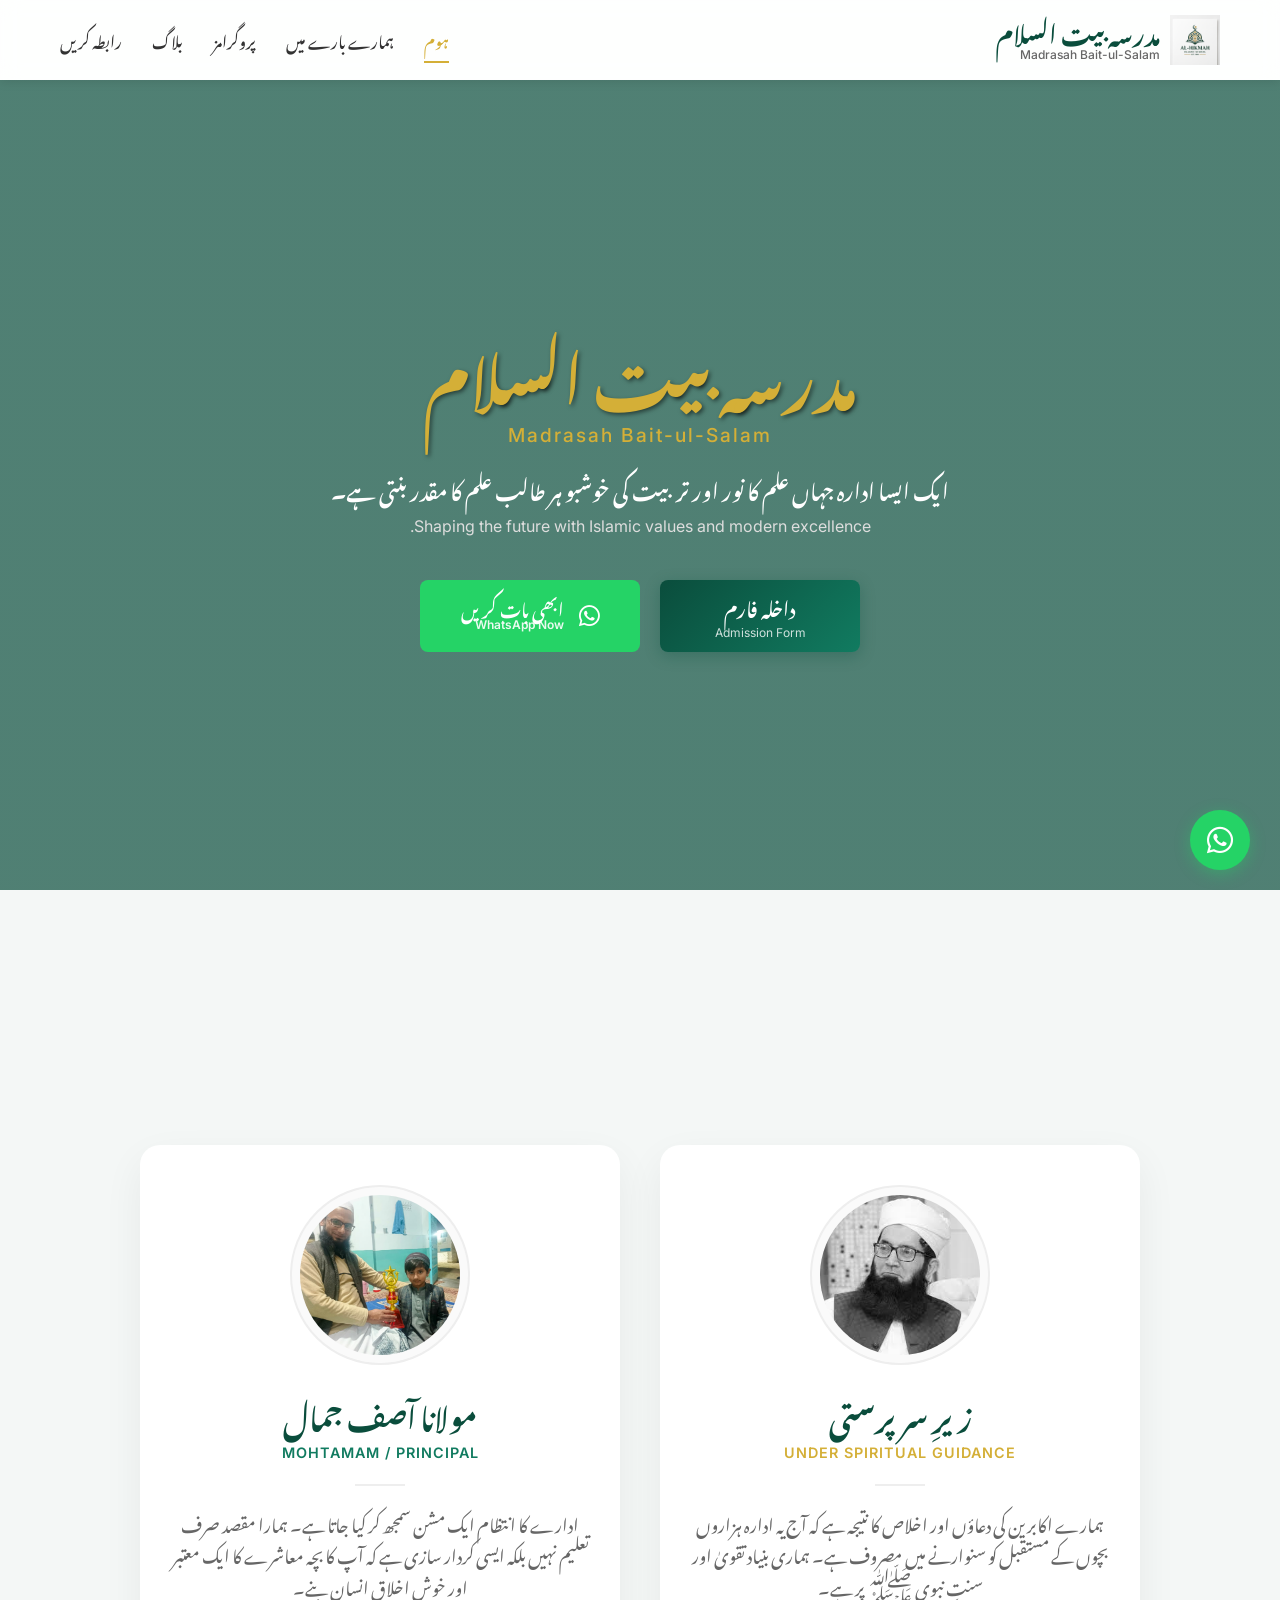
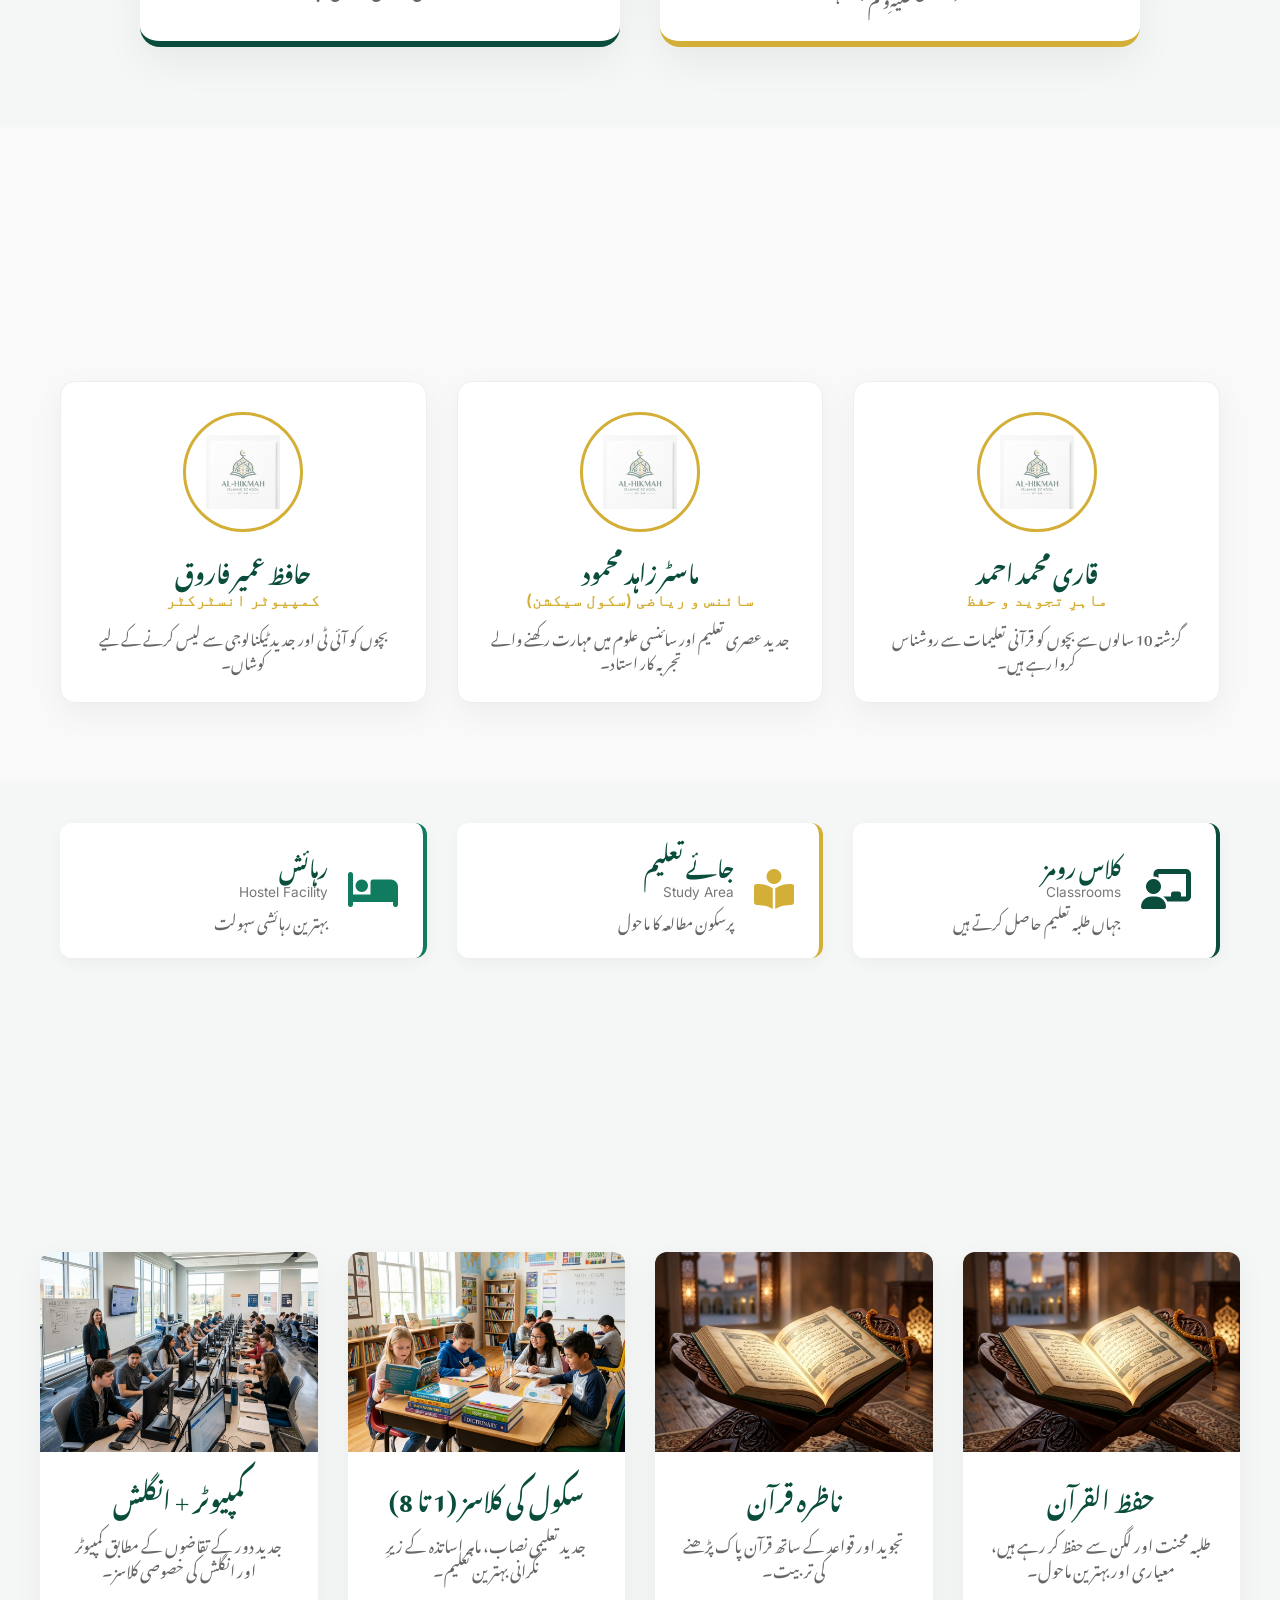
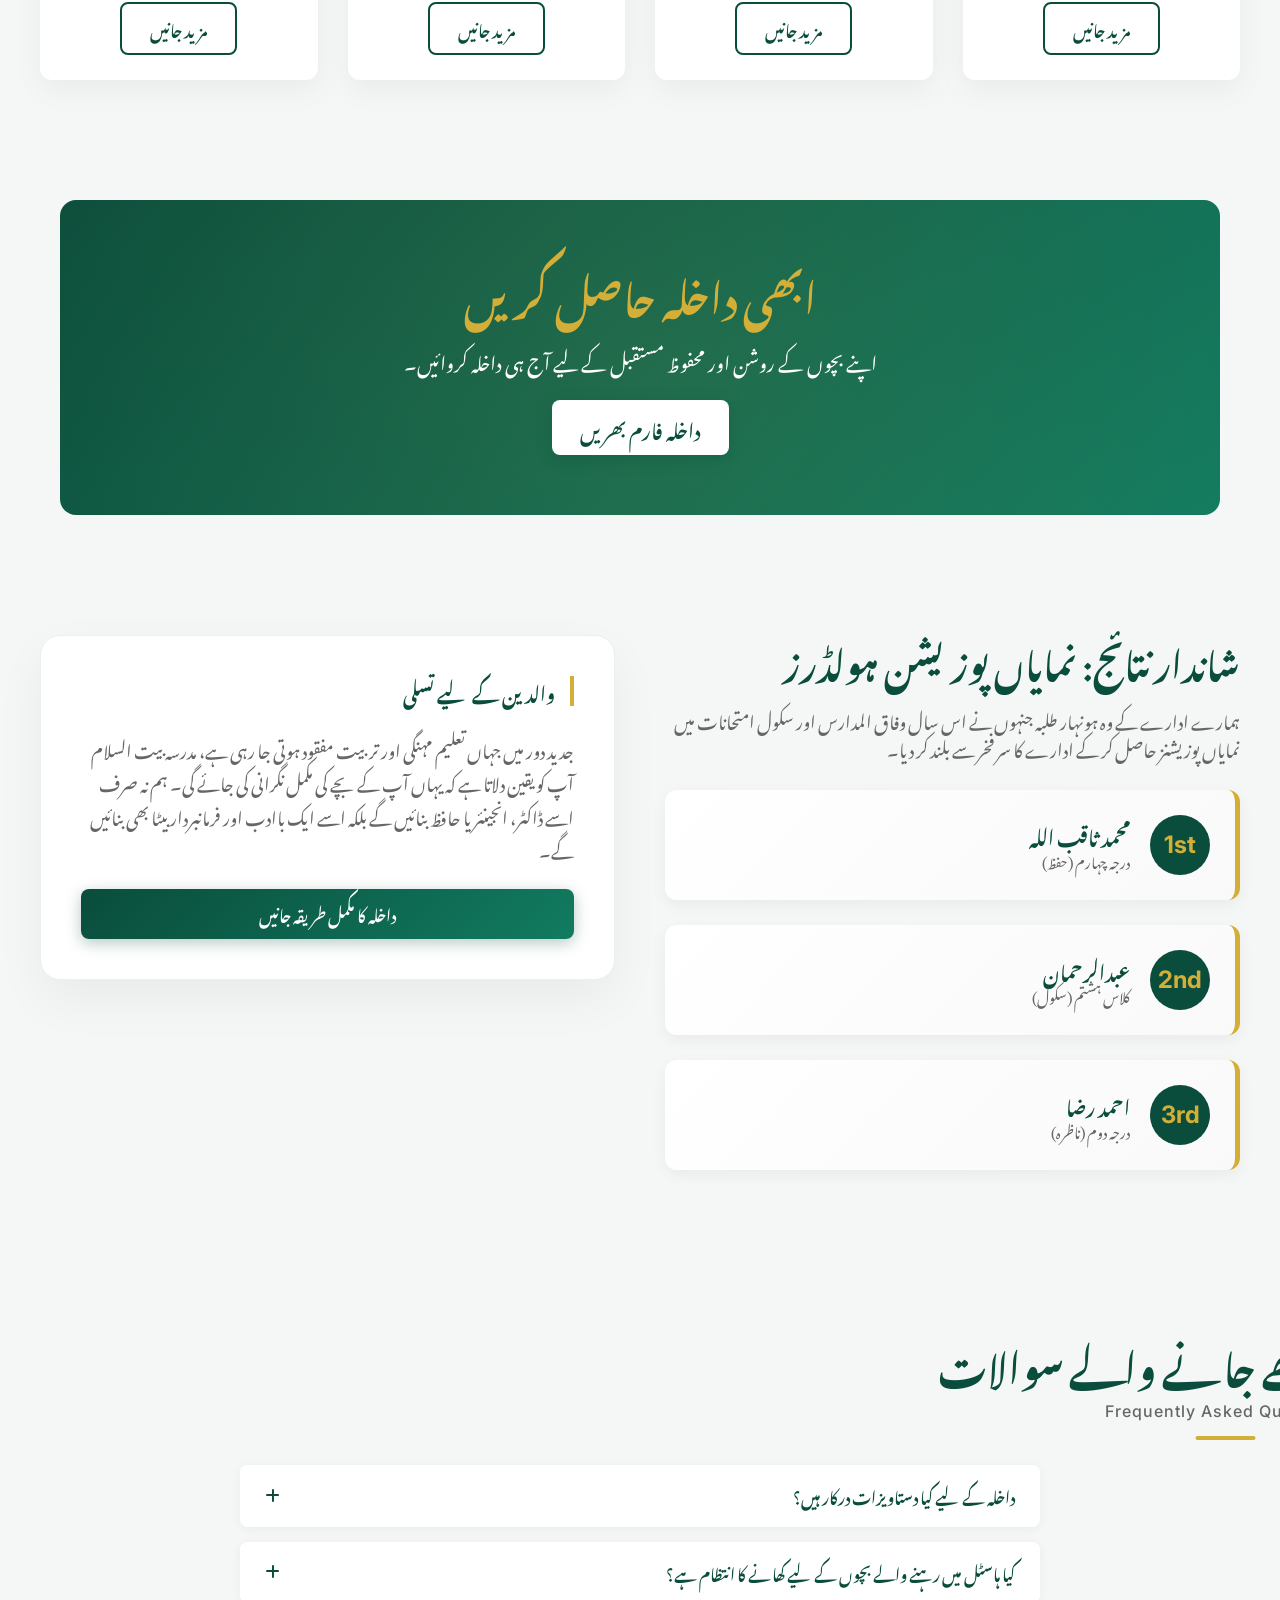
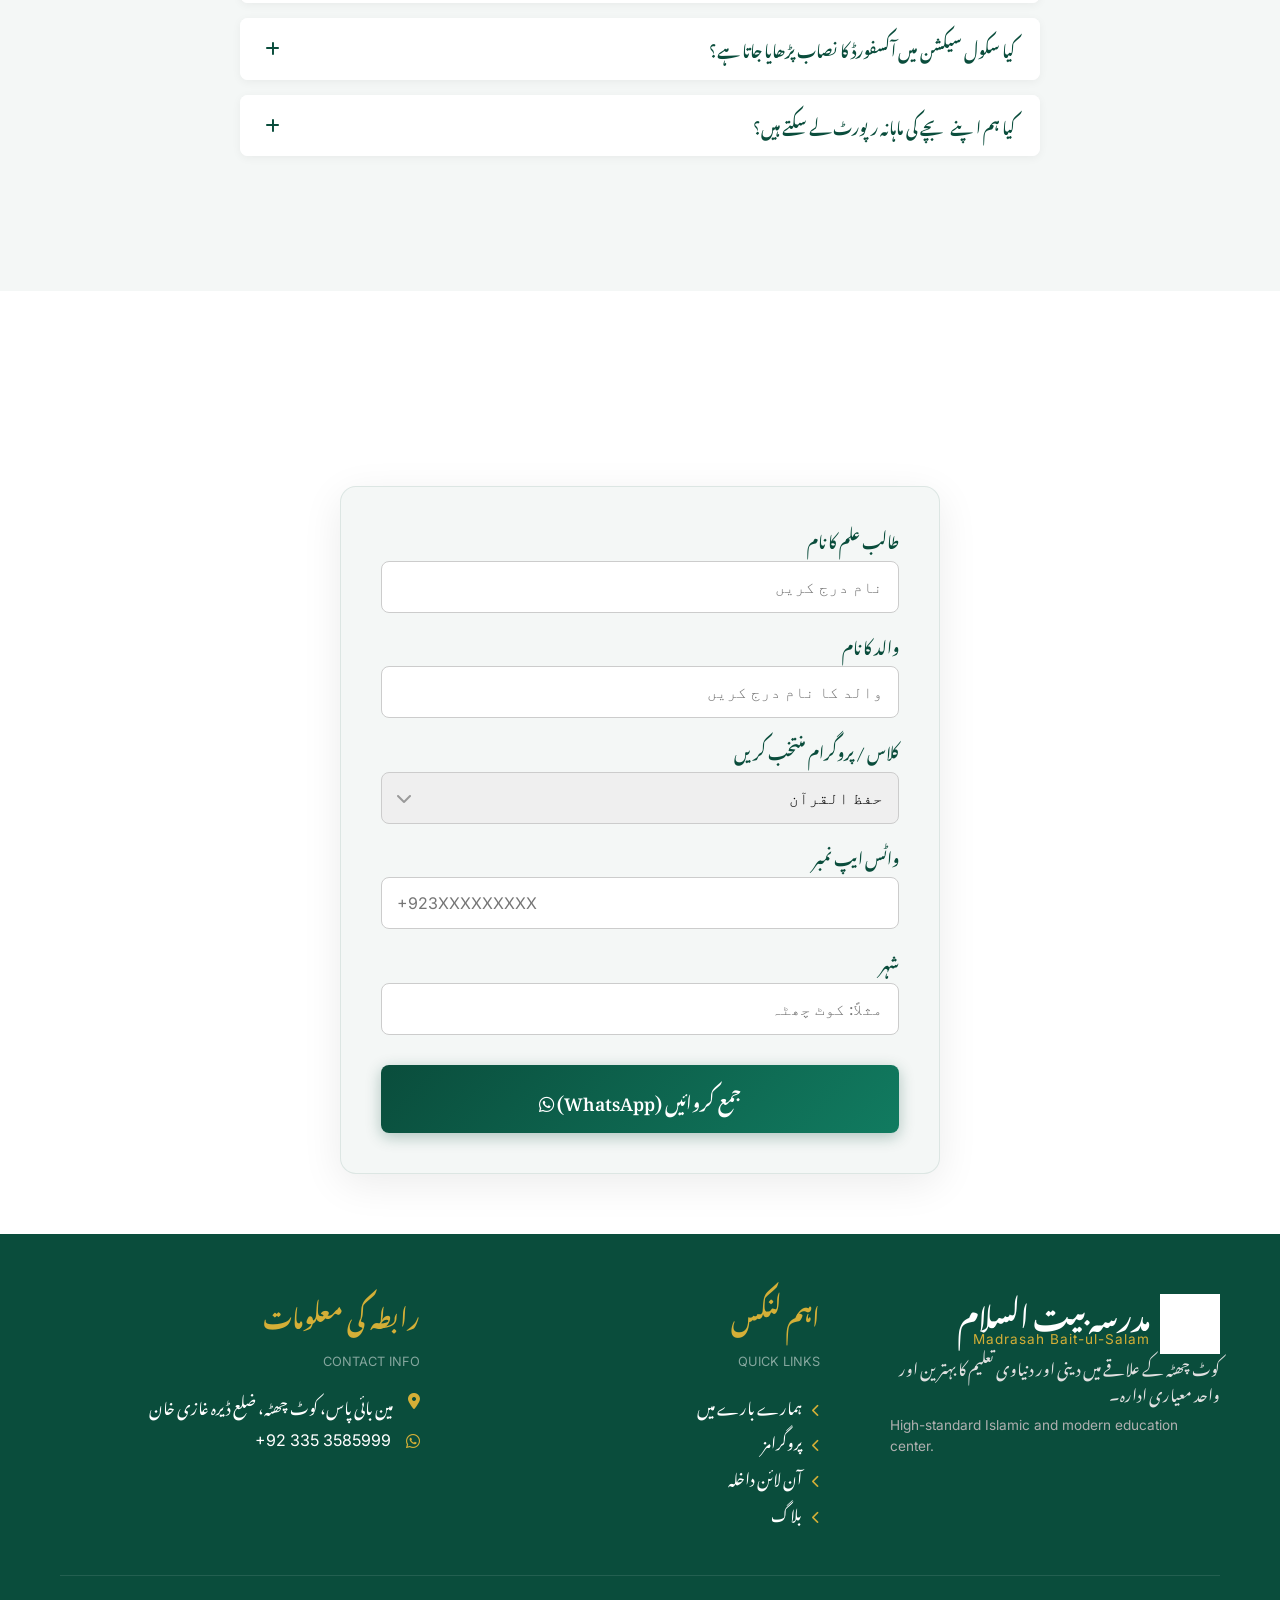
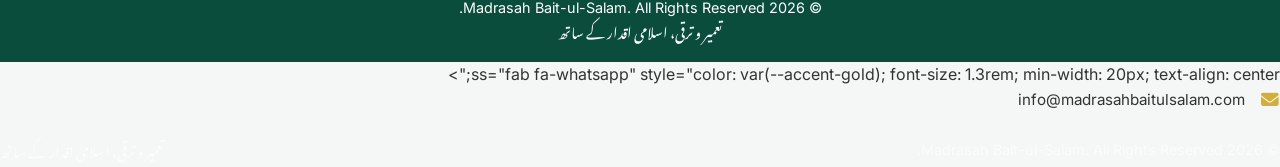
==== commit 11c5d9e2: "Fix mobile layout shift and add Teachers, Position Holders, and FAQ sections with persuasive Urdu co" ====
--- a/index.html
+++ b/index.html
@@ -93,18 +93,18 @@
         <div class="hero-content">
             <h1 class="urdu-text" style="margin-bottom: 0;">مدرسہ بیت السلام</h1>
             <p style="font-family: 'Inter', sans-serif; font-size: 1.2rem; color: var(--accent-gold); margin-bottom: 20px; font-weight: 500; letter-spacing: 2px;">Madrasah Bait-ul-Salam</p>
-            <p class="urdu-text" style="margin-bottom: 5px;">دینی اور دنیاوی تعلیم کا بہترین مرکز</p>
-            <p style="font-family: 'Inter', sans-serif; font-size: 0.9rem; margin-bottom: 40px; color: #ddd;">The Best Center for Deeni & Dunyawi Education</p>
+            <p class="urdu-text" style="font-size: 1.3rem; margin-bottom: 10px; font-weight: 600;">ایک ایسا ادارہ جہاں علم کا نور اور تربیت کی خوشبو ہر طالب علم کا مقدر بنتی ہے۔</p>
+            <p style="font-family: 'Inter', sans-serif; font-size: 1rem; margin-bottom: 40px; color: #ddd;">Shaping the future with Islamic values and modern excellence.</p>
             <div class="hero-btns">
                 <a href="#admission" class="btn btn-primary btn-hero urdu-text">
-                    <span style="font-size: 1.2rem;">داخلہ لیں</span>
-                    <span class="sub-text">Apply Now</span>
+                    <span style="font-size: 1.2rem;">داخلہ فارم</span>
+                    <span class="sub-text">Admission Form</span>
                 </a>
                 <a href="https://wa.me/923353585999" target="_blank" class="btn btn-whatsapp btn-whatsapp-hero urdu-text">
                     <i class="fab fa-whatsapp" style="font-size: 1.5rem;"></i>
                     <div class="text-wrap">
-                        <span class="main-text">WhatsApp</span>
-                        <span style="font-size: 0.75rem; font-family: 'Inter', sans-serif; opacity: 0.9;">Contact Us</span>
+                        <span class="main-text">ابھی بات کریں</span>
+                        <span style="font-size: 0.75rem; font-family: 'Inter', sans-serif; opacity: 0.9;">WhatsApp Now</span>
                     </div>
                 </a>
             </div>
@@ -124,10 +124,10 @@
                 <div class="mgmt-card-img-wrap">
                     <img src="images/buzarg.jpg" alt="Hazrat Maulana - Spiritual Supervisor of Madrasah Bait-ul-Salam">
                 </div>
-                <h3 class="urdu-text" style="color: var(--primary-green); font-size: 2rem; margin-bottom: 5px;">زیرِ سرپرستی</h3>
-                <p style="font-family: 'Inter', sans-serif; color: var(--accent-gold); font-size: 1rem; font-weight: 600; margin-bottom: 20px; letter-spacing: 1px; text-transform: uppercase;">Under Supervision</p>
+                <h3 class="urdu-text" style="color: var(--primary-green); font-size: 1.8rem; margin-bottom: 5px;">زیرِ سرپرستی</h3>
+                <p style="font-family: 'Inter', sans-serif; color: var(--accent-gold); font-size: 0.9rem; font-weight: 600; margin-bottom: 20px; letter-spacing: 1px; text-transform: uppercase;">Under Spiritual Guidance</p>
                 <div style="height: 2px; width: 50px; background: #eee; margin-bottom: 20px;"></div>
-                <p class="urdu-text" style="color: var(--text-light); font-size: 1.1rem; line-height: 1.7; max-width: 250px;">ہمارے بزرگ جن کی دعا اور شفقت سے یہ ادارہ چل رہا ہے۔</p>
+                <p class="urdu-text" style="color: var(--text-light); font-size: 1.1rem; line-height: 1.8; text-align: center;">ہمارے اکابرین کی دعاؤں اور اخلاص کا نتیجہ ہے کہ آج یہ ادارہ ہزاروں بچوں کے مستقبل کو سنوارنے میں مصروف ہے۔ ہماری بنیاد تقویٰ اور سنتِ نبوی ﷺ پر ہے۔</p>
             </div>
 
             <!-- Mohtamam Role -->
@@ -135,10 +135,46 @@
                 <div class="mgmt-card-img-wrap">
                     <img src="images/molna asif jamal.jpeg" alt="Maulana Asif Jamal - Principal of Madrasah Bait-ul-Salam">
                 </div>
-                <h3 class="urdu-text" style="color: var(--primary-green); font-size: 2rem; margin-bottom: 5px;">مولانا آصف جمال</h3>
-                <p style="font-family: 'Inter', sans-serif; color: var(--secondary-green); font-size: 1rem; font-weight: 600; margin-bottom: 20px; letter-spacing: 1px; text-transform: uppercase;">Mohtamam / Principal</p>
+                <h3 class="urdu-text" style="color: var(--primary-green); font-size: 1.8rem; margin-bottom: 5px;">مولانا آصف جمال</h3>
+                <p style="font-family: 'Inter', sans-serif; color: var(--secondary-green); font-size: 0.9rem; font-weight: 600; margin-bottom: 20px; letter-spacing: 1px; text-transform: uppercase;">Mohtamam / Principal</p>
                 <div style="height: 2px; width: 50px; background: #eee; margin-bottom: 20px;"></div>
-                <p class="urdu-text" style="color: var(--text-light); font-size: 1.1rem; line-height: 1.7; max-width: 250px;">ادارے کے انتظامی امور اور تعلیمی معیار کے نگران۔</p>
+                <p class="urdu-text" style="color: var(--text-light); font-size: 1.1rem; line-height: 1.8; text-align: center;">ادارے کا انتظام ایک مشن سمجھ کر کیا جاتا ہے۔ ہمارا مقصد صرف تعلیم نہیں بلکہ ایسی کردار سازی ہے کہ آپ کا بچہ معاشرے کا ایک معتبر اور خوش اخلاق انسان بنے۔</p>
+            </div>
+        </div>
+    </section>
+
+    <!-- Faculty / Teachers Section -->
+    <section class="section-padding bg-light" style="background-color: #f9f9f9;">
+        <div class="container">
+            <h2 class="section-title urdu-text">
+                اساتذہ کرام
+                <span>Our Expert Faculty</span>
+            </h2>
+            <div class="faculty-grid">
+                <div class="faculty-card">
+                    <div class="faculty-img-wrap">
+                        <img src="images/islamic_logo.png" style="opacity: 0.5; padding: 20px;" alt="Teacher">
+                    </div>
+                    <h4 class="urdu-text" style="font-size: 1.4rem;">قاری محمد احمد</h4>
+                    <p style="color: var(--accent-gold); font-weight: 600; margin-bottom: 10px;">ماہرِ تجوید و حفظ</p>
+                    <p class="urdu-text" style="font-size: 0.95rem; color: var(--text-light);">گزشتہ 10 سالوں سے بچوں کو قرآنی تعلیمات سے روشناس کروا رہے ہیں۔</p>
+                </div>
+                <div class="faculty-card">
+                    <div class="faculty-img-wrap">
+                        <img src="images/islamic_logo.png" style="opacity: 0.5; padding: 20px;" alt="Teacher">
+                    </div>
+                    <h4 class="urdu-text" style="font-size: 1.4rem;">ماسٹر زاہد محمود</h4>
+                    <p style="color: var(--accent-gold); font-weight: 600; margin-bottom: 10px;">سائنس و ریاضی (سکول سیکشن)</p>
+                    <p class="urdu-text" style="font-size: 0.95rem; color: var(--text-light);">جدید عصری تعلیم اور سائنسی علوم میں مہارت رکھنے والے تجربہ کار استاد۔</p>
+                </div>
+                <div class="faculty-card">
+                    <div class="faculty-img-wrap">
+                        <img src="images/islamic_logo.png" style="opacity: 0.5; padding: 20px;" alt="Teacher">
+                    </div>
+                    <h4 class="urdu-text" style="font-size: 1.4rem;">حافظ عمیر فاروق</h4>
+                    <p style="color: var(--accent-gold); font-weight: 600; margin-bottom: 10px;">کمپیوٹر انسٹرکٹر</p>
+                    <p class="urdu-text" style="font-size: 0.95rem; color: var(--text-light);">بچوں کو آئی ٹی اور جدید ٹیکنالوجی سے لیس کرنے کے لیے کوشاں۔</p>
+                </div>
             </div>
         </div>
     </section>
@@ -228,25 +264,66 @@
 
     <!-- Results + Trust Section -->
     <section class="section-padding container">
-        <h2 class="section-title urdu-text">
-            حاصل کردہ کامیابیاں اور اعتماد
-            <span>Success & Community Trust</span>
-        </h2>
-        <div class="results-grid">
-            <div class="result-box">
-                <i class="fas fa-award result-icon"></i>
-                <h3 class="urdu-text">طلبہ کی کامیابیاں</h3>
-                <p class="urdu-text">ہمارے طلبہ نے وفاق المدارس امتحانات میں شاندار پوزیشنز حاصل کی ہیں۔</p>
-            </div>
-            <div class="result-box">
-                <i class="fas fa-heart result-icon"></i>
-                <h3 class="urdu-text">والدین کا اعتماد</h3>
-                <p class="urdu-text">علاقے کے سینکڑوں والدین کا پہلا انتخاب، ایک محفوظ اور والدین دوست نظام۔</p>
-            </div>
-            <div class="result-box">
-                <i class="fas fa-mosque result-icon"></i>
-                <h3 class="urdu-text">اسلامی ماحول</h3>
-                <p class="urdu-text">سنتِ رسول ﷺ کی روشنی میں تربیت اور بہترین اخلاقی ماحول۔</p>
+        <div style="display: grid; grid-template-columns: repeat(auto-fit, minmax(300px, 1fr)); gap: 50px; align-items: start;">
+            <div>
+                <h2 class="urdu-text" style="font-size: 2.2rem; line-height: 1.4; margin-bottom: 20px;">شاندار نتائج: نمایاں پوزیشن ہولڈرز</h2>
+                <p class="urdu-text" style="color: var(--text-light); font-size: 1.1rem; margin-bottom: 30px;">ہمارے ادارے کے وہ ہونہار طلبہ جنہوں نے اس سال وفاق المدارس اور سکول امتحانات میں نمایاں پوزیشنز حاصل کر کے ادارے کا سر فخر سے بلند کر دیا۔</p>
+                <div class="position-grid">
+                    <div class="position-card">
+                        <div class="position-badge">1st</div>
+                        <div>
+                            <h4 class="urdu-text" style="font-size: 1.2rem;">محمد ثاقب اللہ</h4>
+                            <p class="urdu-text" style="font-size: 0.9rem; color: var(--text-light);">درجہ چہارم (حفظ)</p>
+                        </div>
+                    </div>
+                    <div class="position-card">
+                        <div class="position-badge">2nd</div>
+                        <div>
+                            <h4 class="urdu-text" style="font-size: 1.2rem;">عبدالرحمان</h4>
+                            <p class="urdu-text" style="font-size: 0.9rem; color: var(--text-light);">کلاس ہشتم (سکول)</p>
+                        </div>
+                    </div>
+                    <div class="position-card">
+                        <div class="position-badge">3rd</div>
+                        <div>
+                            <h4 class="urdu-text" style="font-size: 1.2rem;">احمد رضا</h4>
+                            <p class="urdu-text" style="font-size: 0.9rem; color: var(--text-light);">درجہ دوم (ناظرہ)</p>
+                        </div>
+                    </div>
+                </div>
+            </div>
+            <div style="background: white; padding: 40px; border-radius: 20px; box-shadow: 0 20px 50px rgba(0,0,0,0.05); border: 1px solid #eee;">
+                <h3 class="urdu-text" style="margin-bottom: 25px; border-right: 4px solid var(--accent-gold); padding-right: 15px;">والدین کے لیے تسلی</h3>
+                <p class="urdu-text" style="line-height: 1.9; font-size: 1.1rem; color: var(--text-light);">جدید دور میں جہاں تعلیم مہنگی اور تربیت مفقود ہوتی جا رہی ہے، مدرسہ بیت السلام آپ کو یقین دلاتا ہے کہ یہاں آپ کے بچے کی مکمل نگرانی کی جائے گی۔ ہم نہ صرف اسے ڈاکٹر، انجینئر یا حافظ بنائیں گے بلکہ اسے ایک باادب اور فرمانبردار بیٹا بھی بنائیں گے۔</p>
+                <a href="#admission" class="btn btn-primary urdu-text" style="margin-top: 25px; width: 100%;">داخلہ کا مکمل طریقہ جانیں</a>
+            </div>
+        </div>
+    </section>
+
+    <!-- FAQ Section -->
+    <section class="section-padding bg-light" style="background-color: #f4f7f6;">
+        <div class="container">
+            <h2 class="section-title urdu-text">
+                عام طور پر پوچھے جانے والے سوالات
+                <span>Frequently Asked Questions</span>
+            </h2>
+            <div class="faq-container">
+                <div class="faq-item">
+                    <div class="faq-question urdu-text">داخلہ کے لیے کیا دستاویزات درکار ہیں؟ <i class="fas fa-plus"></i></div>
+                    <div class="faq-answer urdu-text">داخلہ کے لیے طالب علم کا ب فارم، والد کے شناختی کارڈ کی کاپی اور سابقہ سکول کا رزلٹ کارڈ (اگر ہو) ضروری ہے۔</div>
+                </div>
+                <div class="faq-item">
+                    <div class="faq-question urdu-text">کیا ہاسٹل میں رہنے والے بچوں کے لیے کھانے کا انتظام ہے؟ <i class="fas fa-plus"></i></div>
+                    <div class="faq-answer urdu-text">جی ہاں، ہاسٹل کے طلبہ کے لیے معیاری اور صاف ستھرے کھانے کا بہترین انتظام موجود ہے۔</div>
+                </div>
+                <div class="faq-item">
+                    <div class="faq-question urdu-text">کیا سکول سیکشن میں آکسفورڈ کا نصاب پڑھایا جاتا ہے؟ <i class="fas fa-plus"></i></div>
+                    <div class="faq-answer urdu-text">جی ہاں! ہمارے سکول سیکشن میں جدید تقاضوں کے مطابق آکسفورڈ کا نصاب اور کمپیوٹر کی تعلیم لازمی ہے۔</div>
+                </div>
+                <div class="faq-item">
+                    <div class="faq-question urdu-text">کیا ہم اپنے بچے کی ماہانہ رپورٹ لے سکتے ہیں؟ <i class="fas fa-plus"></i></div>
+                    <div class="faq-answer urdu-text">بالکل! ہر ماہ کے آخر میں والدین اور اساتذہ کی میٹنگ ہوتی ہے جس میں بچے کی تعلیمی اور اخلاقی کارکردگی دکھائی جاتی ہے۔</div>
+                </div>
             </div>
         </div>
     </section>
--- a/css/style.css
+++ b/css/style.css
@@ -141,6 +141,121 @@
   border-radius: 2px;
 }
 
+/* Faculty Section */
+.faculty-grid {
+  display: grid;
+  grid-template-columns: repeat(auto-fit, minmax(280px, 1fr));
+  gap: 30px;
+  margin-top: 40px;
+}
+
+.faculty-card {
+  background: white;
+  border-radius: 15px;
+  padding: 30px;
+  text-align: center;
+  box-shadow: 0 10px 30px rgba(0,0,0,0.05);
+  transition: all 0.3s ease;
+  border: 1px solid #eee;
+}
+
+.faculty-card:hover {
+  transform: translateY(-5px);
+  border-color: var(--primary-green);
+}
+
+.faculty-img-wrap {
+  width: 120px;
+  height: 120px;
+  border-radius: 50%;
+  margin: 0 auto 20px;
+  overflow: hidden;
+  border: 3px solid var(--accent-gold);
+}
+
+.faculty-img-wrap img {
+  width: 100%;
+  height: 100%;
+  object-fit: cover;
+}
+
+/* Students Results Section */
+.position-grid {
+  display: grid;
+  grid-template-columns: repeat(auto-fit, minmax(300px, 1fr));
+  gap: 25px;
+}
+
+.position-card {
+  background: linear-gradient(135deg, #fff 0%, #f9f9f9 100%);
+  border-radius: 12px;
+  padding: 25px;
+  display: flex;
+  align-items: center;
+  gap: 20px;
+  box-shadow: 0 5px 15px rgba(0,0,0,0.05);
+  border-right: 5px solid var(--accent-gold);
+}
+
+.position-badge {
+  background: var(--primary-green);
+  color: var(--accent-gold);
+  width: 60px;
+  height: 60px;
+  border-radius: 50%;
+  display: flex;
+  align-items: center;
+  justify-content: center;
+  font-size: 1.5rem;
+  font-weight: 700;
+  flex-shrink: 0;
+}
+
+/* FAQ Section */
+.faq-container {
+  max-width: 800px;
+  margin: 0 auto;
+}
+
+.faq-item {
+  background: white;
+  margin-bottom: 15px;
+  border-radius: 8px;
+  overflow: hidden;
+  box-shadow: 0 2px 10px rgba(0,0,0,0.05);
+}
+
+.faq-question {
+  padding: 18px 25px;
+  background: var(--clean-white);
+  cursor: pointer;
+  display: flex;
+  justify-content: space-between;
+  align-items: center;
+  font-weight: 600;
+  color: var(--primary-green);
+  transition: background 0.3s;
+}
+
+.faq-question:hover {
+  background: #f8f9fa;
+}
+
+.faq-answer {
+  padding: 0 25px;
+  max-height: 0;
+  overflow: hidden;
+  transition: all 0.3s ease;
+  color: var(--text-light);
+  line-height: 1.8;
+}
+
+.faq-item.active .faq-answer {
+  padding: 20px 25px;
+  max-height: 500px;
+  border-top: 1px solid #eee;
+}
+
 /* Header */
 header {
   background: var(--glass-bg);
@@ -647,6 +762,14 @@
 @keyframes fadeInDown {
   from { opacity: 0; transform: translateY(-30px); }
   to { opacity: 1; transform: translateY(0); }
+}
+
+/* Mobile Alignment Fixes */
+@media (max-width: 1024px) {
+  .hero-btns {
+    width: 100%;
+    justify-content: center;
+  }
 }
 
 /* Mobile Responsiveness */
@@ -695,6 +818,33 @@
     font-size: 1.1rem;
     margin-bottom: 25px;
   }
+  
+  .hero-btns {
+    gap: 15px;
+  }
+
+  .btn-hero, .btn-whatsapp-hero {
+    width: 100%;
+    max-width: 320px;
+    padding: 15px 20px;
+  }
+
+  .btn-whatsapp-hero {
+    gap: 12px;
+  }
+
+  .btn-whatsapp-hero .main-text {
+    font-size: 1.2rem;
+    margin-bottom: 4px;
+  }
+
+  .btn-hero span {
+    margin-bottom: 5px;
+  }
+
+  .btn-hero span.sub-text {
+    margin-top: 5px;
+  }
 
   .section-title {
     font-size: 1.8rem;
@@ -757,6 +907,23 @@
     right: 20px;
     font-size: 25px;
   }
+
+  /* Specific mobile fixes to prevent side-shift */
+  header, section, footer {
+    width: 100% !important;
+    max-width: 100vw !important;
+    overflow-x: hidden !important;
+  }
+
+  .container {
+    width: 100% !important;
+    padding: 0 15px !important;
+  }
+
+  .hero-content {
+    width: 100%;
+    margin: 0;
+  }
 }
 
 @media (max-width: 480px) {
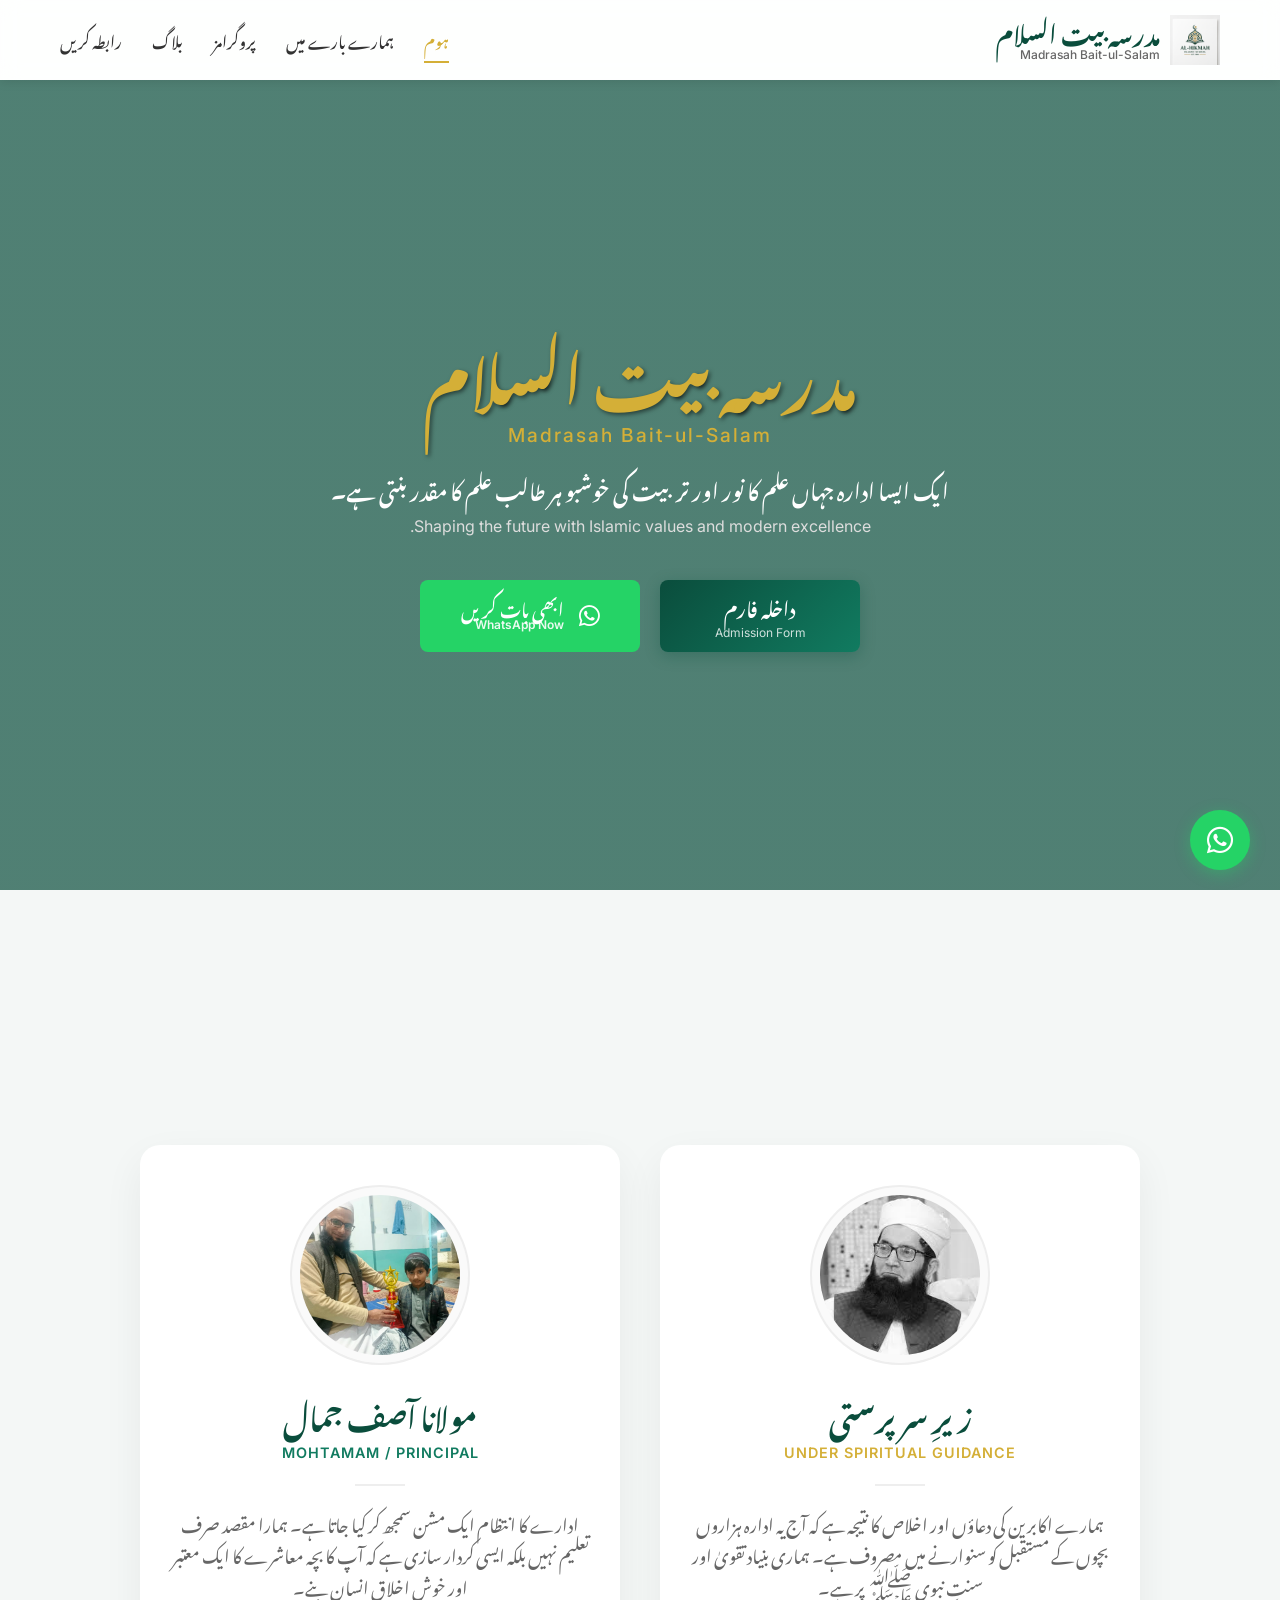
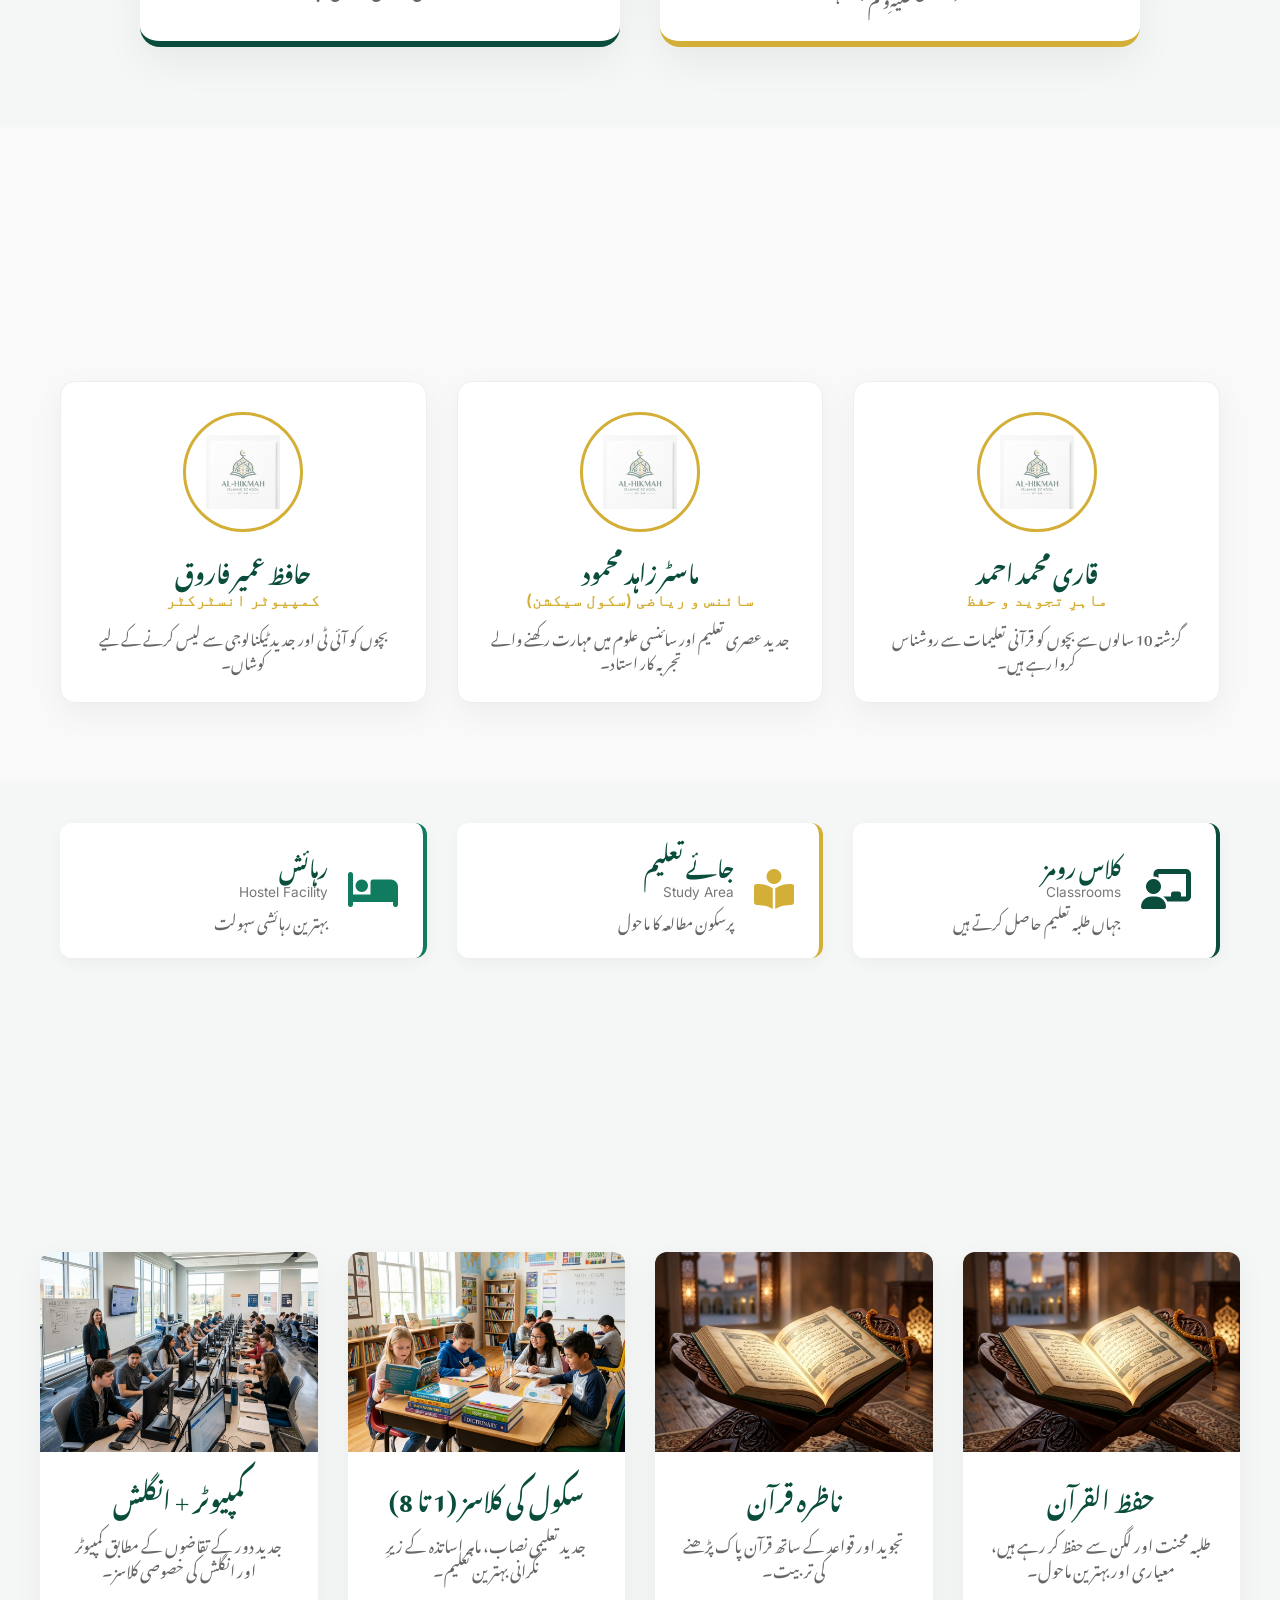
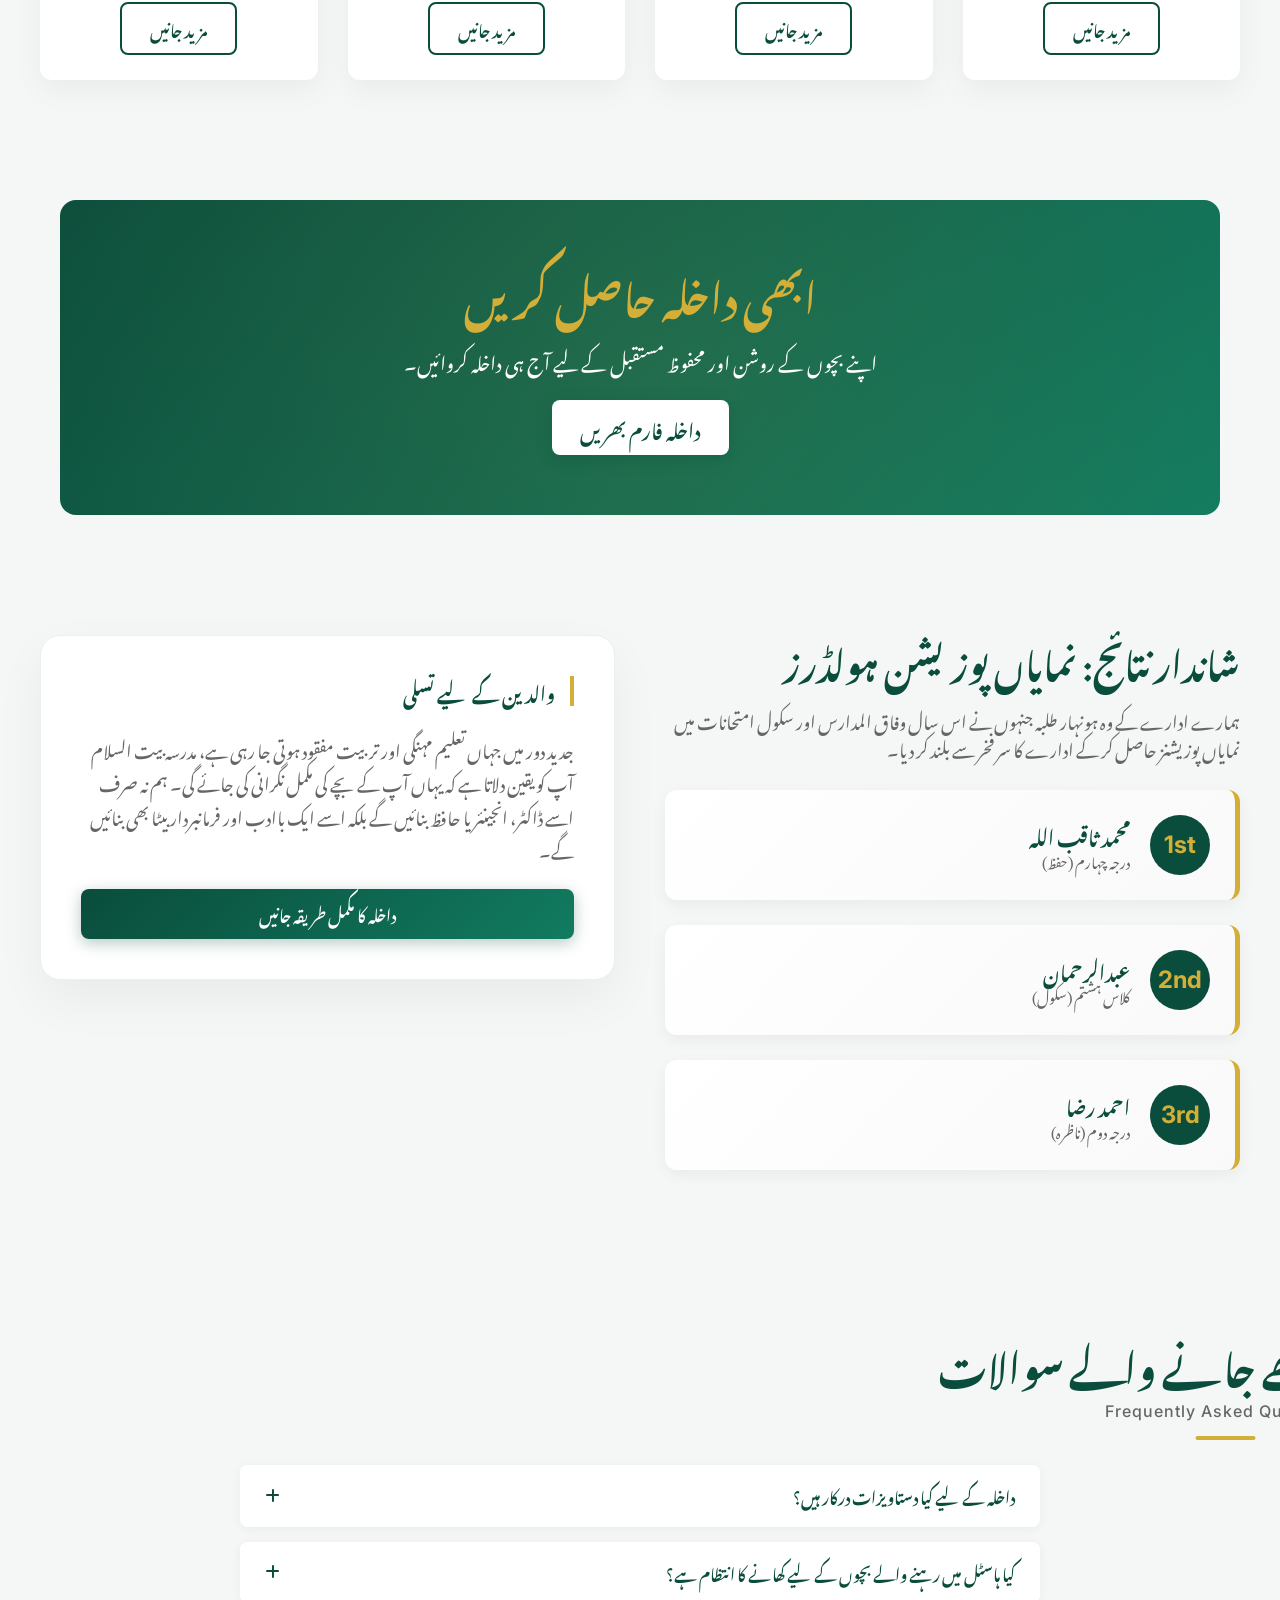
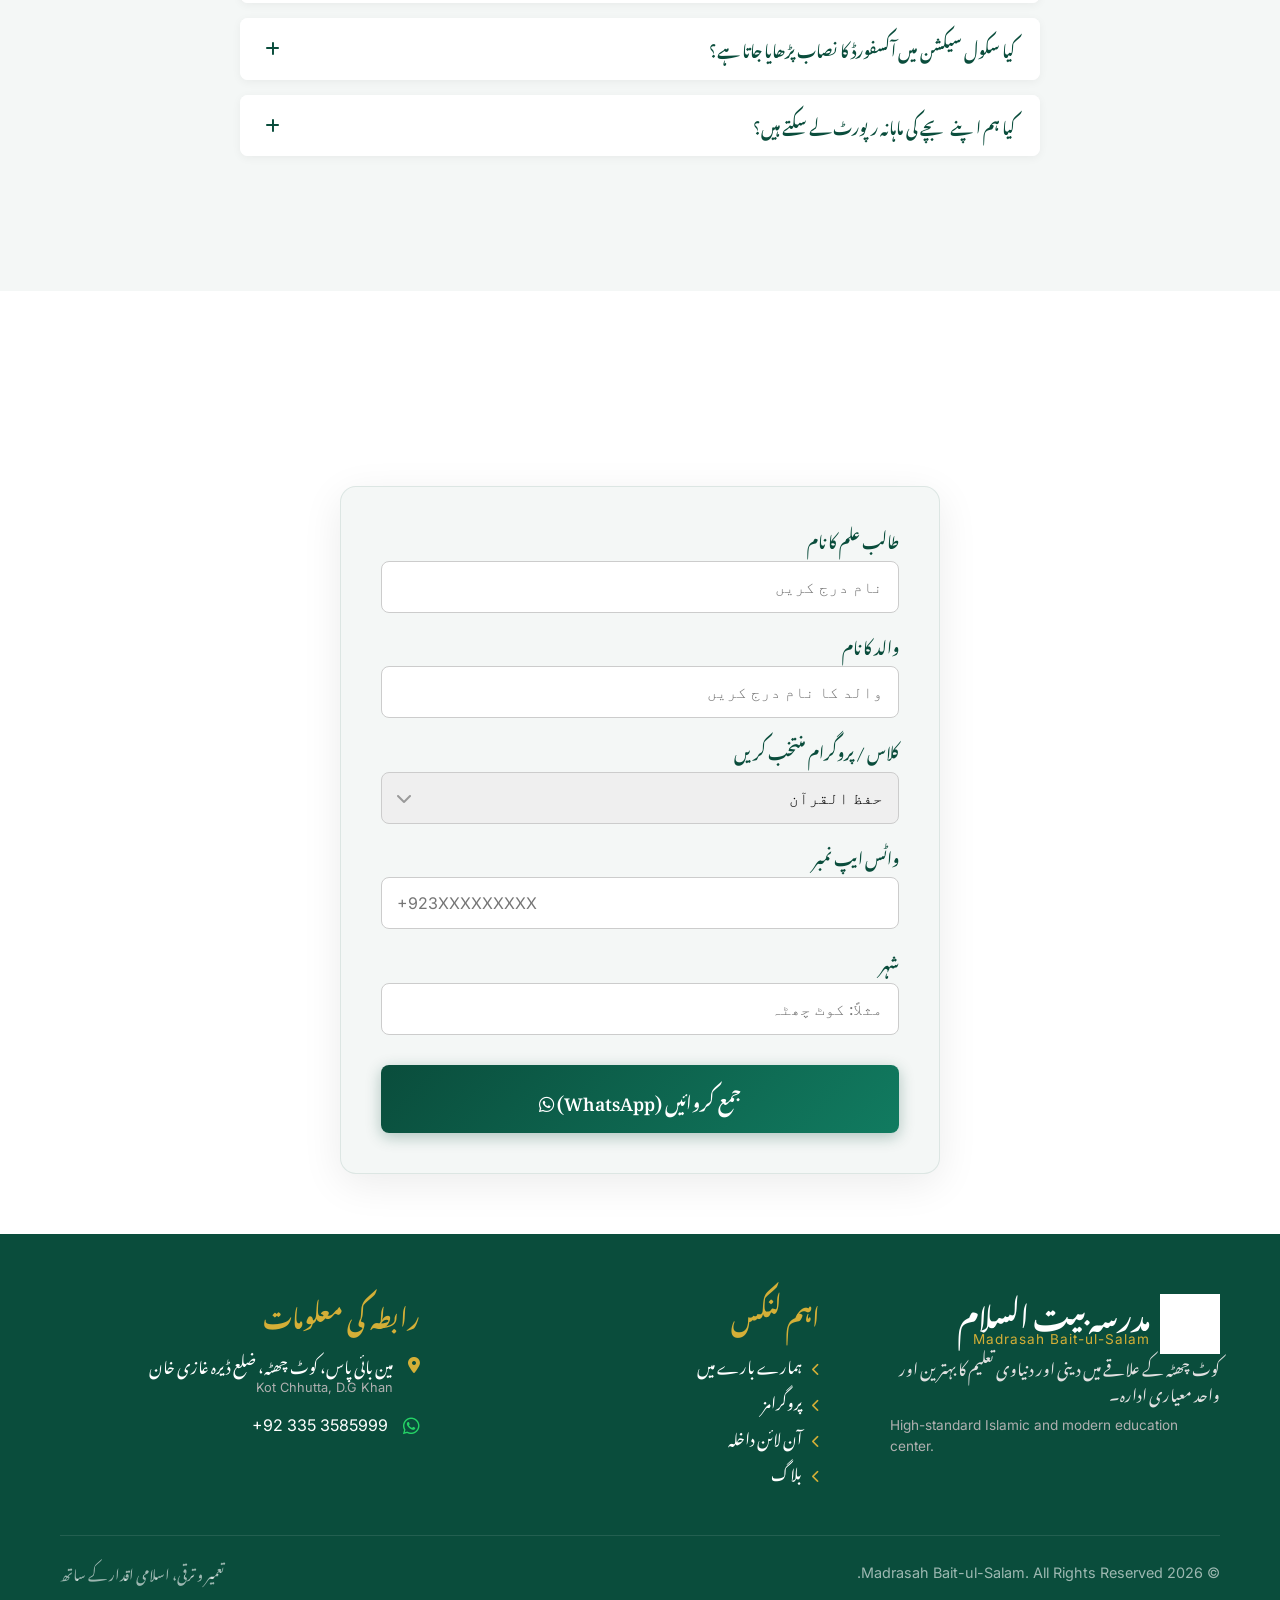
==== commit d9293a90: "Fix broken footer code and update Google Maps location" ====
--- a/index.html
+++ b/index.html
@@ -395,7 +395,6 @@
                 
                 <div class="footer-col" style="padding-left: 30px;">
                     <h3 class="urdu-text">اہم لنکس</h3>
-                    <p style="font-family: 'Inter', sans-serif; font-size: 0.8rem; color: rgba(255,255,255,0.5); margin-bottom: 20px; text-transform: uppercase;">Quick Links</p>
                     <ul class="urdu-text">
                         <li><a href="about.html"><i class="fas fa-chevron-left" style="font-size: 0.8rem; margin-left: 8px; color: var(--accent-gold);"></i> ہمارے بارے میں</a></li>
                         <li><a href="programs.html"><i class="fas fa-chevron-left" style="font-size: 0.8rem; margin-left: 8px; color: var(--accent-gold);"></i> پروگرامز</a></li>
@@ -406,38 +405,17 @@
                 
                 <div class="footer-col">
                     <h3 class="urdu-text">رابطہ کی معلومات</h3>
-                    <p style="font-family: 'Inter', sans-serif; font-size: 0.8rem; color: rgba(255,255,255,0.5); margin-bottom: 20px; text-transform: uppercase;">Contact Info</p>
                     <ul class="urdu-text">
                         <li style="display: flex; align-items: start; gap: 15px;">
-                            <i class="fas fa-map-marker-alt" style="color: var(--accent-gold);"></i> 
+                            <i class="fas fa-map-marker-alt" style="color: var(--accent-gold); margin-top: 5px;"></i> 
                             <div>
-                                <span>مین بائی پاس، کوٹ چھٹہ، ضلع ڈیرہ غازی خان</span>
+                                <span class="urdu-text">مین بائی پاس، کوٹ چھٹہ، ضلع ڈیرہ غازی خان</span>
+                                <p style="font-size: 0.8rem; color: #b0b0b0; font-family: 'Inter', sans-serif;">Kot Chhutta, D.G Khan</p>
                             </div>
                         </li>
-                        <li style="display: flex; align-items: center; gap: 15px; direction: ltr; justify-content: flex-end;">
+                        <li style="display: flex; align-items: center; gap: 15px; direction: ltr; justify-content: flex-end; margin-top: 15px;">
                             <span style="font-family: 'Inter', sans-serif;">+92 335 3585999</span>
-                            <i class="fab fa-whatsapp" style="color: var(--accent-gold);"></i> 
-                        </li>
-                    </ul>
-                </div>
-            </div>
-            <div class="footer-bottom">
-                <p>&copy; 2026 Madrasah Bait-ul-Salam. All Rights Reserved.</p>
-                <p class="urdu-text" style="font-size: 0.9rem;">تعمیر و ترقی، اسلامی اقدار کے ساتھ</p>
-            </div>
-        </div>
-    </footer>
-
-    <!-- Custom JS -->
-    <script src="js/script.js"></script>
-</body>
-</html>ss="fab fa-whatsapp" style="color: var(--accent-gold); font-size: 1.3rem; min-width: 20px; text-align: center;"></i> 
-                        </li>
-                        <li style="display: flex; align-items: center; gap: 15px; direction: ltr; justify-content: flex-end;">
-                            <div style="font-family: 'Inter', sans-serif; font-size: 0.95rem;">
-                                info@madrasahbaitulsalam.com
-                            </div>
-                            <i class="fas fa-envelope" style="color: var(--accent-gold); font-size: 1.1rem; min-width: 20px; text-align: center;"></i> 
+                            <i class="fab fa-whatsapp" style="color: #25D366; font-size: 1.2rem;"></i> 
                         </li>
                     </ul>
                 </div>
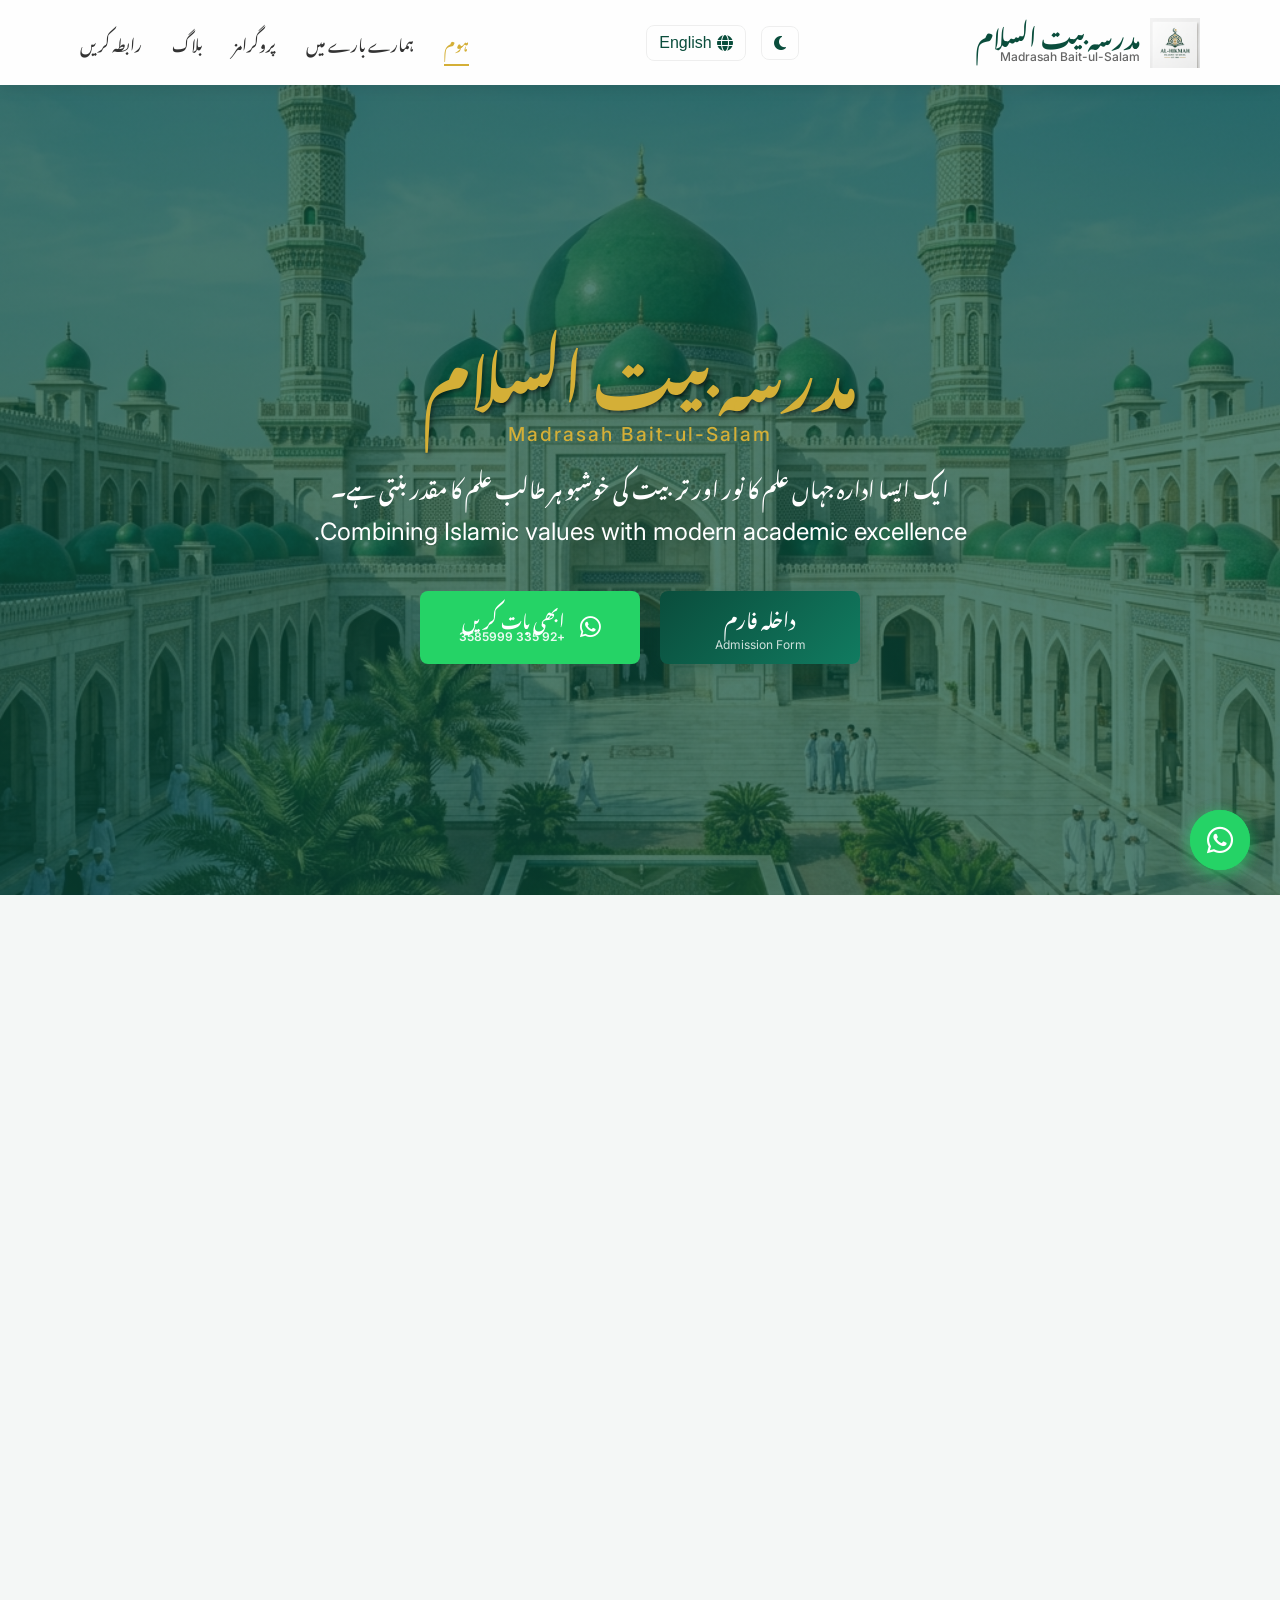
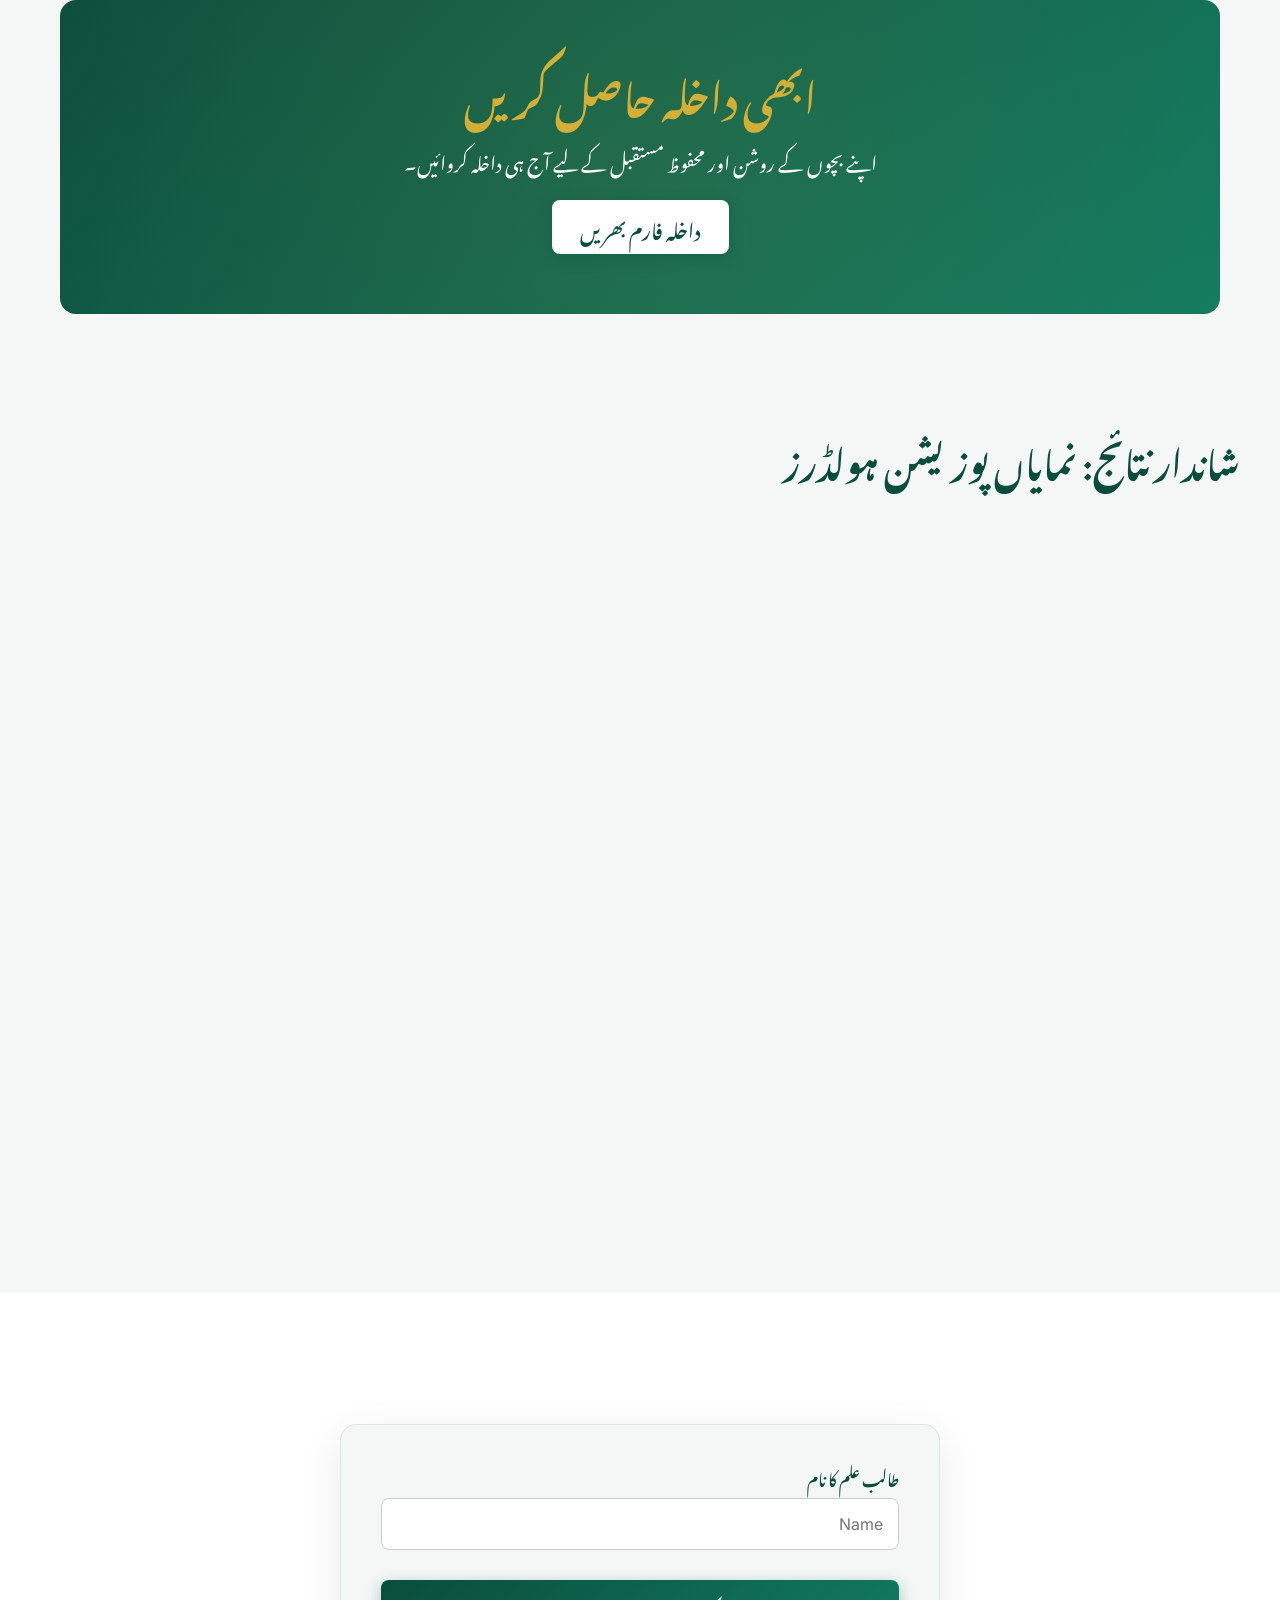
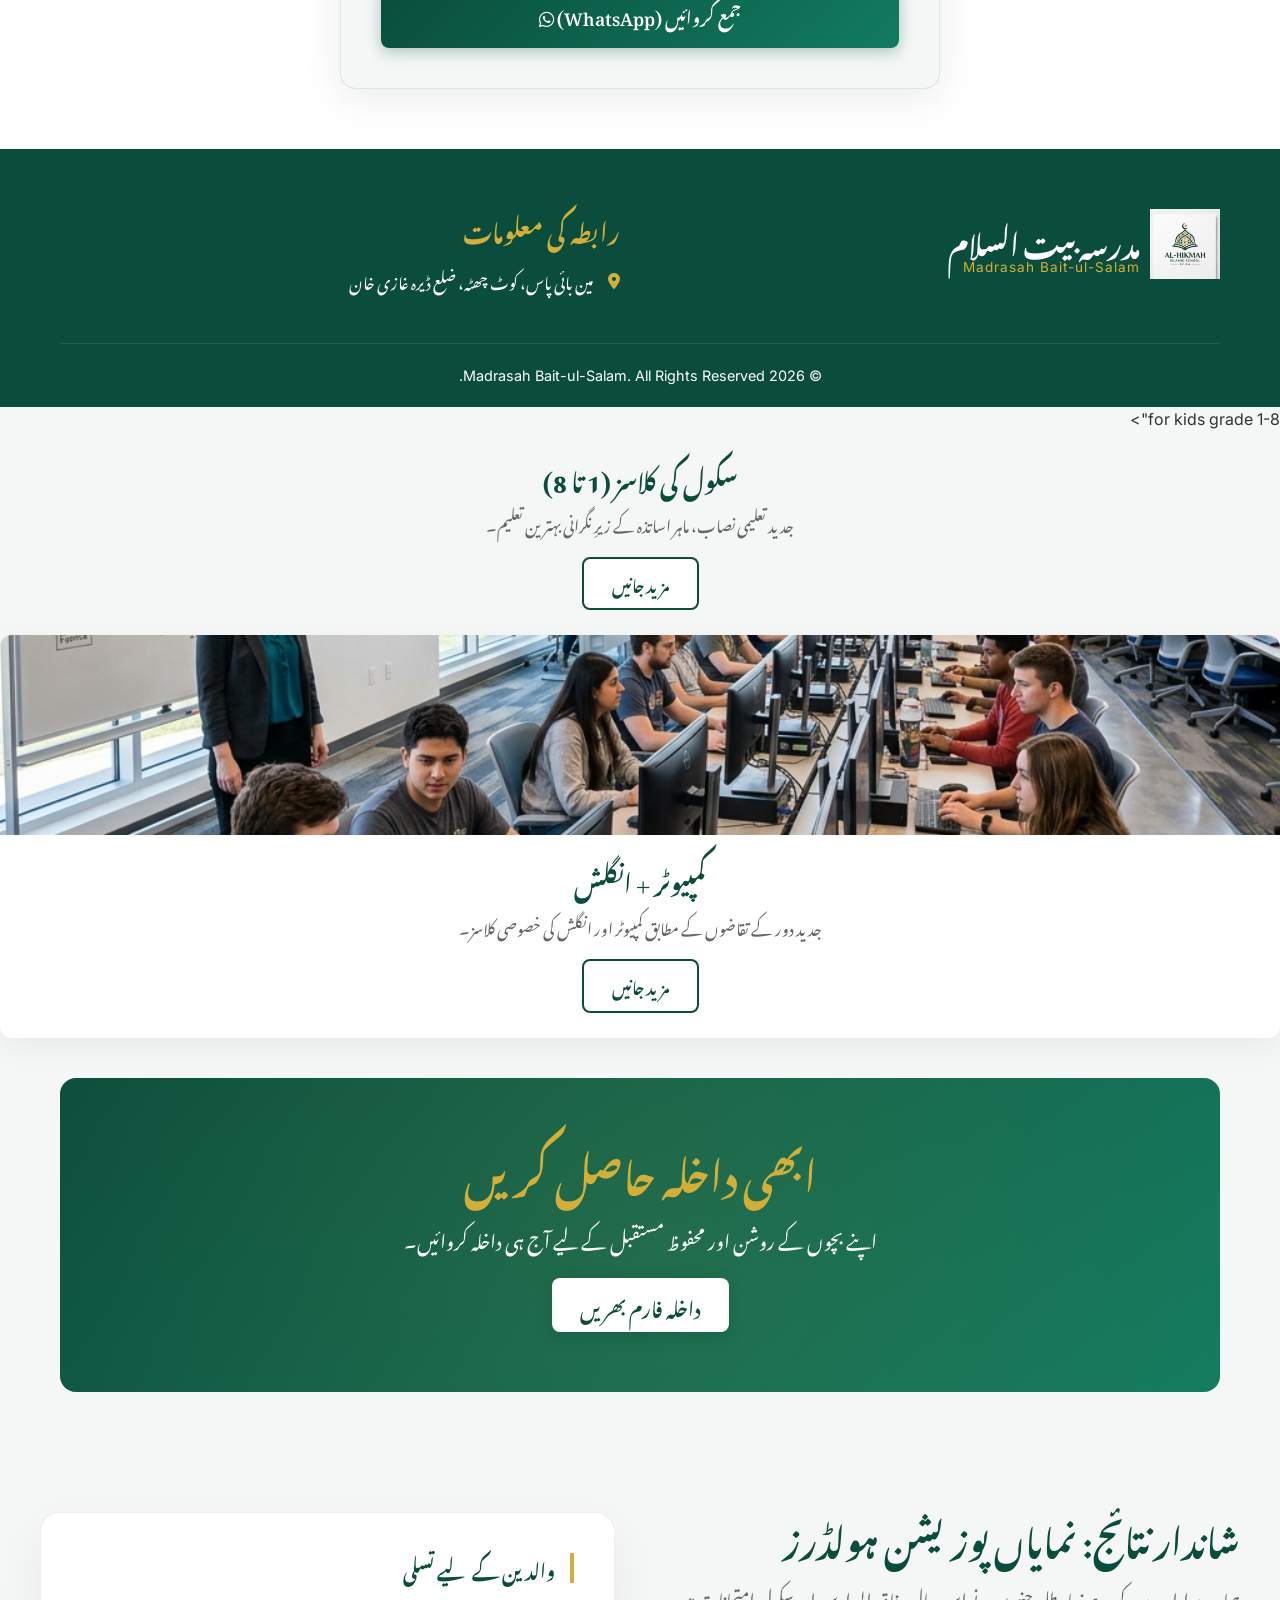
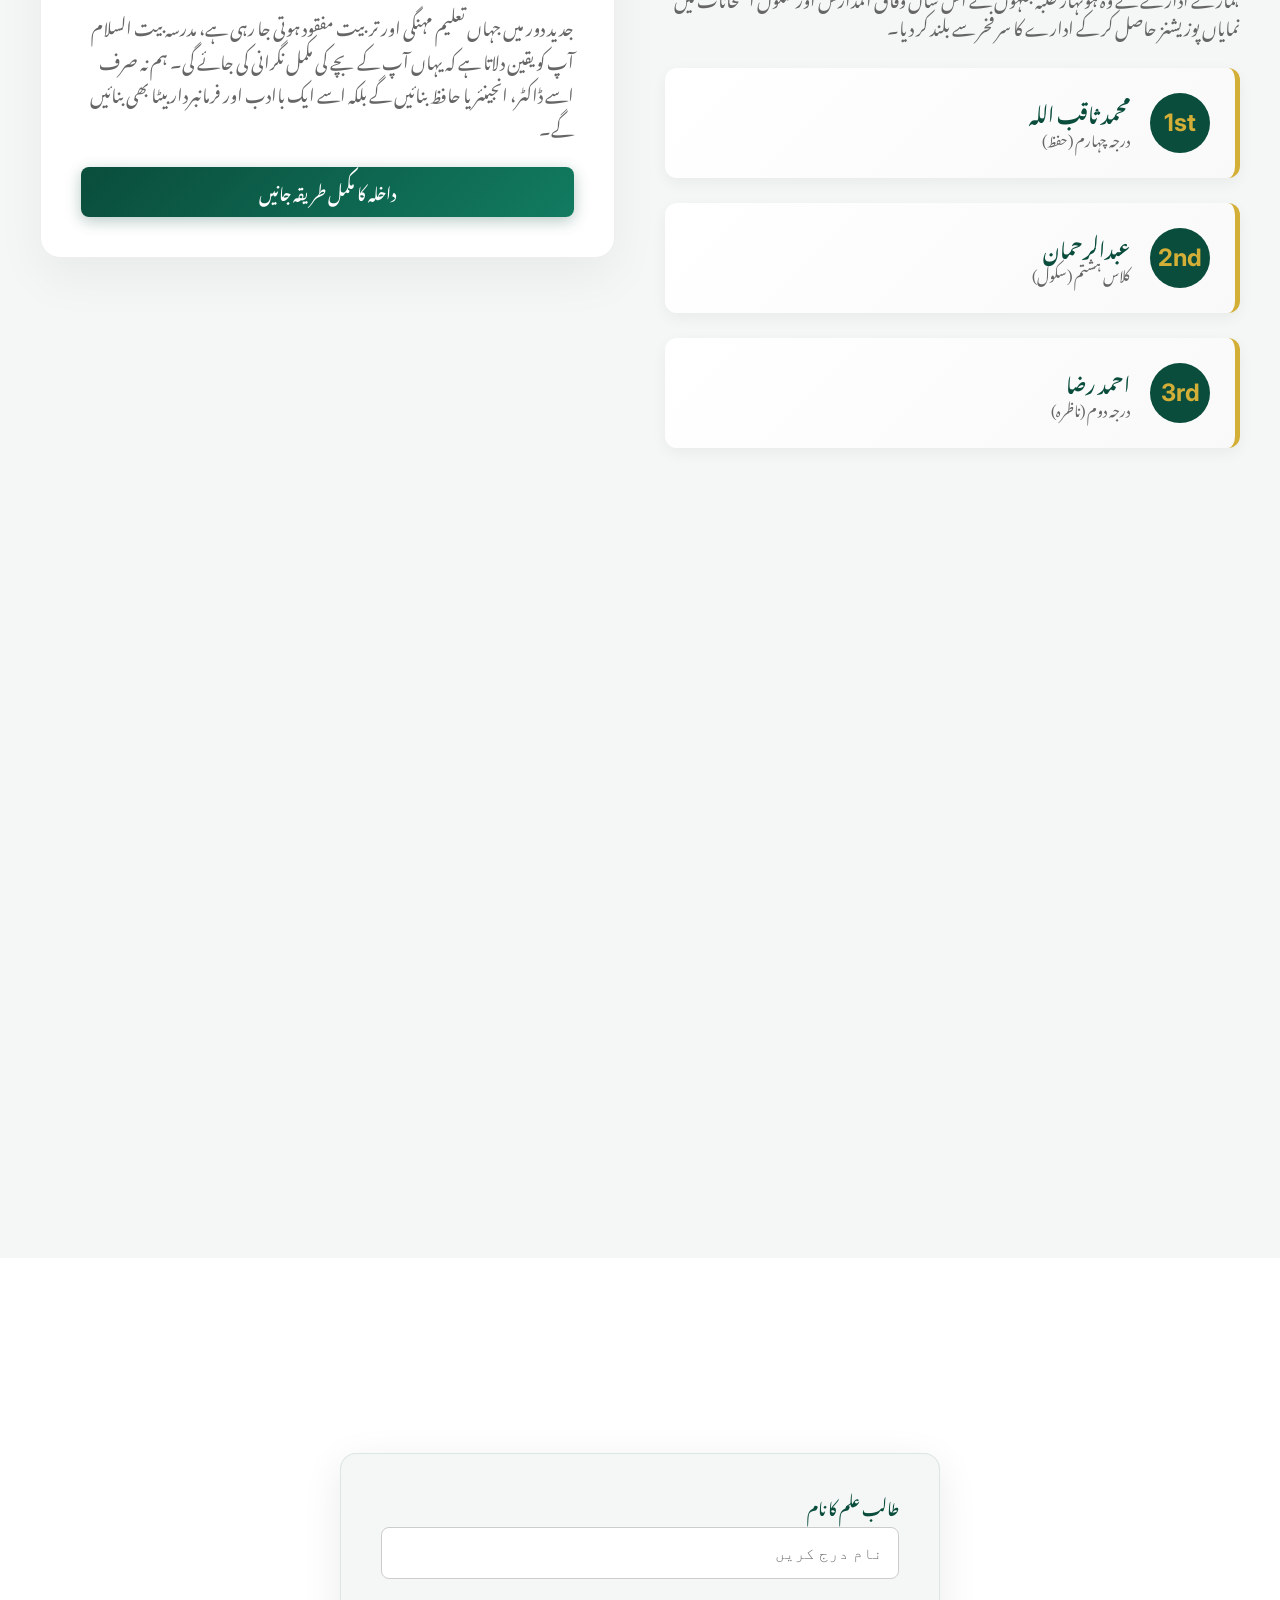
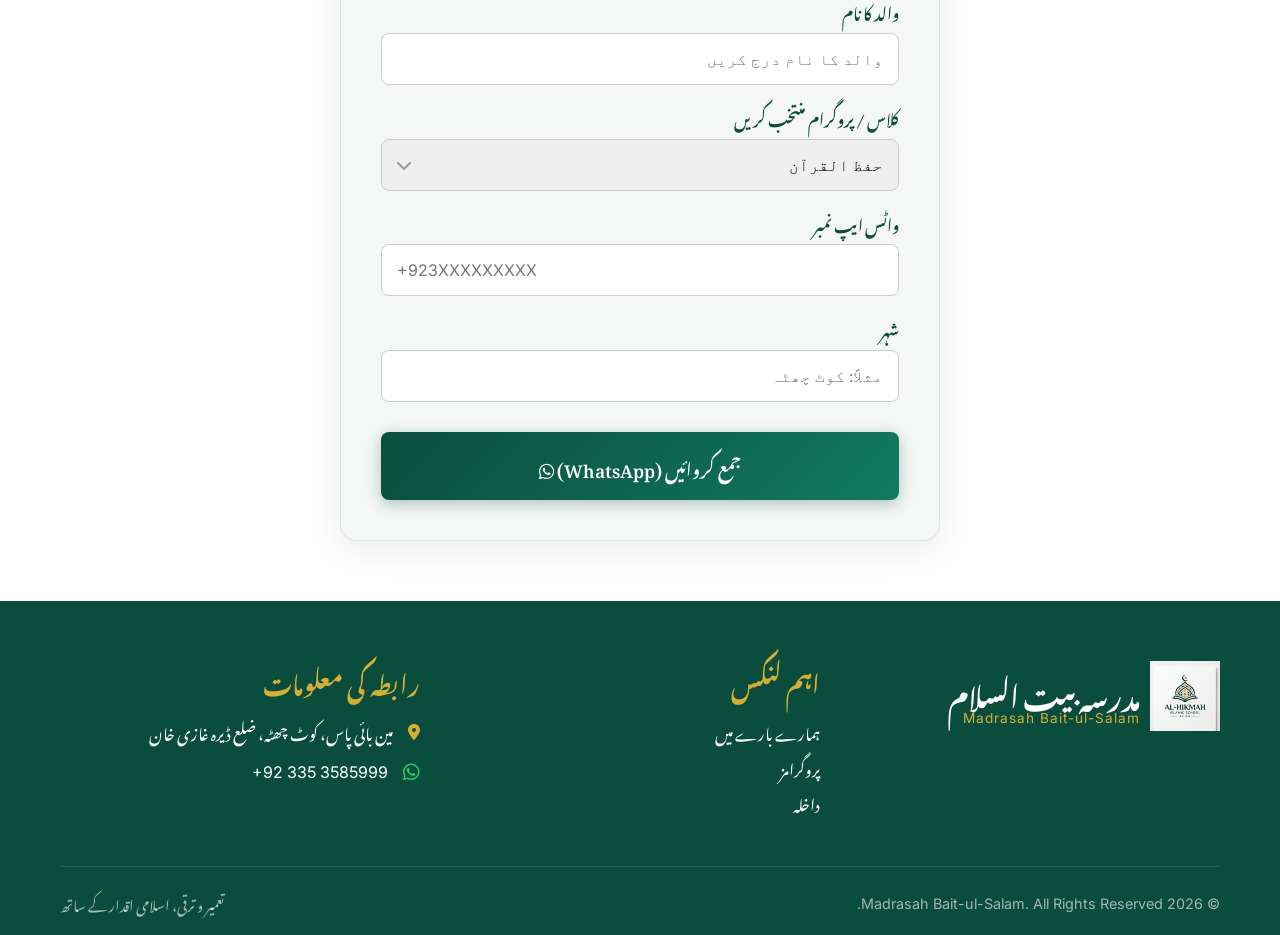
==== commit c4fea8dc: "Final polish: fixed language stacking, hero image 404, and loose HTML tags on all pages" ====
--- a/index.html
+++ b/index.html
@@ -73,16 +73,21 @@
                     </div>
                 </div>
                 
-                <div class="menu-toggle">
-                    <i class="fas fa-bars"></i>
-                </div>
-                
+                <div class="nav-controls">
+                    <button id="themeToggle" class="theme-toggle" title="Toggle Theme">
+                        <i class="fas fa-moon"></i>
+                    </button>
+                    <button id="langToggle" class="lang-toggle" title="Switch Language">
+                        <i class="fas fa-globe"></i> English
+                    </button>
+                </div>
+                <div class="menu-toggle"><i class="fas fa-bars"></i></div>
                 <ul class="nav-links urdu-text">
-                    <li><a href="index.html" class="active">ہوم</a></li>
-                    <li><a href="about.html">ہمارے بارے میں</a></li>
-                    <li><a href="programs.html">پروگرامز</a></li>
-                    <li><a href="blog.html">بلاگ</a></li>
-                    <li><a href="contact.html">رابطہ کریں</a></li>
+                    <li><a href="index.html" class="active"><span class="lang-ur">ہوم</span><span class="lang-en">Home</span></a></li>
+                    <li><a href="about.html"><span class="lang-ur">ہمارے بارے میں</span><span class="lang-en">About Us</span></a></li>
+                    <li><a href="programs.html"><span class="lang-ur">پروگرامز</span><span class="lang-en">Programs</span></a></li>
+                    <li><a href="blog.html"><span class="lang-ur">بلاگ</span><span class="lang-en">Blog</span></a></li>
+                    <li><a href="contact.html"><span class="lang-ur">رابطہ کریں</span><span class="lang-en">Contact</span></a></li>
                 </ul>
             </nav>
         </div>
@@ -91,20 +96,31 @@
     <!-- Hero Section -->
     <section class="hero">
         <div class="hero-content">
-            <h1 class="urdu-text" style="margin-bottom: 0;">مدرسہ بیت السلام</h1>
+            <h1 class="urdu-text" style="margin-bottom: 0;">
+                <span class="lang-ur">مدرسہ بیت السلام</span>
+                <span class="lang-en">Madrasah Bait-ul-Salam</span>
+            </h1>
             <p style="font-family: 'Inter', sans-serif; font-size: 1.2rem; color: var(--accent-gold); margin-bottom: 20px; font-weight: 500; letter-spacing: 2px;">Madrasah Bait-ul-Salam</p>
-            <p class="urdu-text" style="font-size: 1.3rem; margin-bottom: 10px; font-weight: 600;">ایک ایسا ادارہ جہاں علم کا نور اور تربیت کی خوشبو ہر طالب علم کا مقدر بنتی ہے۔</p>
-            <p style="font-family: 'Inter', sans-serif; font-size: 1rem; margin-bottom: 40px; color: #ddd;">Shaping the future with Islamic values and modern excellence.</p>
+            <p class="urdu-text" style="font-size: 1.3rem; margin-bottom: 10px; font-weight: 600;">
+                <span class="lang-ur">ایک ایسا ادارہ جہاں علم کا نور اور تربیت کی خوشبو ہر طالب علم کا مقدر بنتی ہے۔</span>
+                <span class="lang-en">An institution where the light of knowledge and values shape every student's destiny.</span>
+            </p>
+            <p style="font-fa                <span class="lang-en">Combining Islamic values with modern academic excellence.</span>
+            </p>
             <div class="hero-btns">
                 <a href="#admission" class="btn btn-primary btn-hero urdu-text">
-                    <span style="font-size: 1.2rem;">داخلہ فارم</span>
+                    <span style="font-size: 1.2rem;" class="lang-ur">داخلہ فارم</span>
+                    <span style="font-size: 1.2rem;" class="lang-en">Admission Form</span>
                     <span class="sub-text">Admission Form</span>
                 </a>
                 <a href="https://wa.me/923353585999" target="_blank" class="btn btn-whatsapp btn-whatsapp-hero urdu-text">
                     <i class="fab fa-whatsapp" style="font-size: 1.5rem;"></i>
                     <div class="text-wrap">
-                        <span class="main-text">ابھی بات کریں</span>
-                        <span style="font-size: 0.75rem; font-family: 'Inter', sans-serif; opacity: 0.9;">WhatsApp Now</span>
+                        <span class="main-text">
+                            <span class="lang-ur">ابھی بات کریں</span>
+                            <span class="lang-en">WhatsApp Now</span>
+                        </span>
+                        <span style="font-size: 0.75rem; font-family: 'Inter', sans-serif; opacity: 0.9;">+92 335 3585999</span>
                     </div>
                 </a>
             </div>
@@ -114,96 +130,118 @@
     <!-- Management / Supervision Section -->
     <section class="section-padding container">
         <h2 class="section-title urdu-text">
-            انتظامیہ و سرپرستی
-            <span>Management & Supervision</span>
+            <span class="lang-ur">انتظامیہ و سرپرستی</span>
+            <span class="lang-en">Management & Supervision</span>
         </h2>
         
         <div class="mgmt-grid">
-            <!-- Supervision Role -->
-            <div class="mgmt-card" style="border-bottom: 6px solid var(--accent-gold);">
+            <!-- Supervisor Role -->
+            <div class="mgmt-card reveal reveal-delay-1" style="border-bottom: 6px solid var(--accent-gold);">
                 <div class="mgmt-card-img-wrap">
-                    <img src="images/buzarg.jpg" alt="Hazrat Maulana - Spiritual Supervisor of Madrasah Bait-ul-Salam">
-                </div>
-                <h3 class="urdu-text" style="color: var(--primary-green); font-size: 1.8rem; margin-bottom: 5px;">زیرِ سرپرستی</h3>
-                <p style="font-family: 'Inter', sans-serif; color: var(--accent-gold); font-size: 0.9rem; font-weight: 600; margin-bottom: 20px; letter-spacing: 1px; text-transform: uppercase;">Under Spiritual Guidance</p>
+                    <img src="images/buzarg.jpg" alt="Hazrat Maulana - Spiritual Supervisor">
+                </div>
+                <h3 class="urdu-text" style="color: var(--primary-green); font-size: 1.8rem; margin-bottom: 5px;">
+                    <span class="lang-ur">زیرِ سرپرستی</span>
+                    <span class="lang-en">Under Supervision</span>
+                </h3>
+                <p style="font-family: 'Inter', sans-serif; color: var(--accent-gold); font-size: 0.9rem; font-weight: 600; margin-bottom: 20px; letter-spacing: 1px; text-transform: uppercase;">
+                    <span class="lang-ur">روحانی تربیت و نگرانی</span>
+                    <span class="lang-en">Under Spiritual Guidance</span>
+                </p>
                 <div style="height: 2px; width: 50px; background: #eee; margin-bottom: 20px;"></div>
-                <p class="urdu-text" style="color: var(--text-light); font-size: 1.1rem; line-height: 1.8; text-align: center;">ہمارے اکابرین کی دعاؤں اور اخلاص کا نتیجہ ہے کہ آج یہ ادارہ ہزاروں بچوں کے مستقبل کو سنوارنے میں مصروف ہے۔ ہماری بنیاد تقویٰ اور سنتِ نبوی ﷺ پر ہے۔</p>
+                <p class="urdu-text" style="color: var(--text-light); font-size: 1.1rem; line-height: 1.8; text-align: center;">
+                    <span class="lang-ur">ہمارے اکابرین کی دعاؤں اور اخلاص کا نتیجہ ہے کہ آج یہ ادارہ ہزاروں بچوں کے مستقبل کو سنوارنے میں مصروف ہے۔ ہماری بنیاد تقویٰ اور سنتِ نبوی ﷺ پر ہے۔</span>
+                    <span class="lang-en">Our institution thrives on the prayers and sincerity of our elders, shaping the future of thousands. Our foundation is built on Taqwa and the Sunnah of Prophet Muhammad (PBUH).</span>
+                </p>
             </div>
 
             <!-- Mohtamam Role -->
-            <div class="mgmt-card" style="border-bottom: 6px solid var(--primary-green);">
+            <div class="mgmt-card reveal reveal-delay-2" style="border-bottom: 6px solid var(--primary-green);">
                 <div class="mgmt-card-img-wrap">
-                    <img src="images/molna asif jamal.jpeg" alt="Maulana Asif Jamal - Principal of Madrasah Bait-ul-Salam">
-                </div>
-                <h3 class="urdu-text" style="color: var(--primary-green); font-size: 1.8rem; margin-bottom: 5px;">مولانا آصف جمال</h3>
-                <p style="font-family: 'Inter', sans-serif; color: var(--secondary-green); font-size: 0.9rem; font-weight: 600; margin-bottom: 20px; letter-spacing: 1px; text-transform: uppercase;">Mohtamam / Principal</p>
+                    <img src="images/molna asif jamal.jpeg" alt="Maulana Asif Jamal - Principal">
+                </div>
+                <h3 class="urdu-text" style="color: var(--primary-green); font-size: 1.8rem; margin-bottom: 5px;">
+                    <span class="lang-ur">مولانا آصف جمال</span>
+                    <span class="lang-en">Maulana Asif Jamal</span>
+                </h3>
+                <p style="font-family: 'Inter', sans-serif; color: var(--secondary-green); font-size: 0.9rem; font-weight: 600; margin-bottom: 20px; letter-spacing: 1px; text-transform: uppercase;">
+                    <span class="lang-ur">مہتمم / پرنسپل</span>
+                    <span class="lang-en">Mohtamam / Principal</span>
+                </p>
                 <div style="height: 2px; width: 50px; background: #eee; margin-bottom: 20px;"></div>
-                <p class="urdu-text" style="color: var(--text-light); font-size: 1.1rem; line-height: 1.8; text-align: center;">ادارے کا انتظام ایک مشن سمجھ کر کیا جاتا ہے۔ ہمارا مقصد صرف تعلیم نہیں بلکہ ایسی کردار سازی ہے کہ آپ کا بچہ معاشرے کا ایک معتبر اور خوش اخلاق انسان بنے۔</p>
-            </div>
-        </div>
-    </section>
-
-    <!-- Faculty / Teachers Section -->
+                <p class="urdu-text" style="color: var(--text-light); font-size: 1.1rem; line-height: 1.8; text-align: center;">
+                    <span class="lang-ur">ادارے کا انتظام ایک مشن سمجھ کر کیا جاتا ہے۔ ہمارا مقصد صرف تعلیم نہیں بلکہ ایسی کردار سازی ہے کہ آپ کا بچہ معاشرے کا ایک معتبر اور خوش اخلاق انسان بنے۔</span>
+                    <span class="lang-en">Our management is driven by a mission. Our goal is not just education, but character building to ensure your child becomes a respected and well-mannered member of society.</span>
+                </p>
+            </div>
+        </div>
+    </section>
+
+    <!-- Faculty Section -->
     <section class="section-padding bg-light" style="background-color: #f9f9f9;">
         <div class="container">
             <h2 class="section-title urdu-text">
-                اساتذہ کرام
-                <span>Our Expert Faculty</span>
+                <span class="lang-ur">اساتذہ کرام</span>
+                <span class="lang-en">Our Expert Faculty</span>
             </h2>
             <div class="faculty-grid">
-                <div class="faculty-card">
+                <div class="faculty-card reveal">
                     <div class="faculty-img-wrap">
                         <img src="images/islamic_logo.png" style="opacity: 0.5; padding: 20px;" alt="Teacher">
                     </div>
-                    <h4 class="urdu-text" style="font-size: 1.4rem;">قاری محمد احمد</h4>
-                    <p style="color: var(--accent-gold); font-weight: 600; margin-bottom: 10px;">ماہرِ تجوید و حفظ</p>
-                    <p class="urdu-text" style="font-size: 0.95rem; color: var(--text-light);">گزشتہ 10 سالوں سے بچوں کو قرآنی تعلیمات سے روشناس کروا رہے ہیں۔</p>
-                </div>
-                <div class="faculty-card">
+                    <h4 class="urdu-text" style="font-size: 1.4rem;">
+                        <span class="lang-ur">قاری محمد احمد</span>
+                        <span class="lang-en">Qari Muhammad Ahmed</span>
+                    </h4>
+                    <p style="color: var(--accent-gold); font-weight: 600; margin-bottom: 10px;">
+                        <span class="lang-ur">ماہرِ تجوید و حفظ</span>
+                        <span class="lang-en">Expert in Tajweed & Hifz</span>
+                    </p>
+                </div>
+                <div class="faculty-card reveal reveal-delay-1">
                     <div class="faculty-img-wrap">
                         <img src="images/islamic_logo.png" style="opacity: 0.5; padding: 20px;" alt="Teacher">
                     </div>
-                    <h4 class="urdu-text" style="font-size: 1.4rem;">ماسٹر زاہد محمود</h4>
-                    <p style="color: var(--accent-gold); font-weight: 600; margin-bottom: 10px;">سائنس و ریاضی (سکول سیکشن)</p>
-                    <p class="urdu-text" style="font-size: 0.95rem; color: var(--text-light);">جدید عصری تعلیم اور سائنسی علوم میں مہارت رکھنے والے تجربہ کار استاد۔</p>
-                </div>
-                <div class="faculty-card">
-                    <div class="faculty-img-wrap">
-                        <img src="images/islamic_logo.png" style="opacity: 0.5; padding: 20px;" alt="Teacher">
-                    </div>
-                    <h4 class="urdu-text" style="font-size: 1.4rem;">حافظ عمیر فاروق</h4>
-                    <p style="color: var(--accent-gold); font-weight: 600; margin-bottom: 10px;">کمپیوٹر انسٹرکٹر</p>
-                    <p class="urdu-text" style="font-size: 0.95rem; color: var(--text-light);">بچوں کو آئی ٹی اور جدید ٹیکنالوجی سے لیس کرنے کے لیے کوشاں۔</p>
-                </div>
-            </div>
-        </div>
-    </section>
-
-    <!-- Info Segments Section -->
-    <section class="container pb-0" style="padding-bottom: 40px;">
+                    <h4 class="urdu-text" style="font-size: 1.4rem;">
+                        <span class="lang-ur">ماسٹر زاہد محمود</span>
+                        <span class="lang-en">Master Zahid Mahmood</span>
+                    </h4>
+                    <p style="color: var(--accent-gold); font-weight: 600; margin-bottom: 10px;">
+                        <span class="lang-ur">سائنس و ریاضی (سکول سیکشن)</span>
+                        <span class="lang-en">Science & Mathematics</span>
+                    </p>
+                </div>
+            </div>
+        </div>
+    </section>
+
+    <!-- Info Segments -->
+    <section class="container" style="padding: 60px 0;">
         <div class="info-segments-grid">
-            <div class="info-segment" style="border-right: 4px solid var(--primary-green);">
+            <div class="info-segment reveal" style="border-right: 4px solid var(--primary-green);">
                 <div class="icon" style="color: var(--primary-green);"><i class="fas fa-chalkboard-teacher"></i></div>
                 <div class="text-content">
-                    <h4 class="urdu-text">کلاس رومز</h4>
-                    <span class="en-label">Classrooms</span>
-                    <p class="urdu-text" style="color: var(--text-light); font-size: 0.95rem;">جہاں طلبہ تعلیم حاصل کرتے ہیں</p>
-                </div>
-            </div>
-            <div class="info-segment" style="border-right: 4px solid var(--accent-gold);">
+                    <h4 class="urdu-text">
+                        <span class="lang-ur">کلاس رومز</span>
+                        <span class="lang-en">Classrooms</span>
+                    </h4>
+                    <p class="urdu-text" style="color: var(--text-light); font-size: 0.95rem;">
+                        <span class="lang-ur">جہاں طلبہ تعلیم حاصل کرتے ہیں</span>
+                        <span class="lang-en">Modern learning environment</span>
+                    </p>
+                </div>
+            </div>
+            <div class="info-segment reveal reveal-delay-1" style="border-right: 4px solid var(--accent-gold);">
                 <div class="icon" style="color: var(--accent-gold);"><i class="fas fa-book-reader"></i></div>
                 <div class="text-content">
-                    <h4 class="urdu-text">جائے تعلیم</h4>
-                    <span class="en-label">Study Area</span>
-                    <p class="urdu-text" style="color: var(--text-light); font-size: 0.95rem;">پرسکون مطالعہ کا ماحول</p>
-                </div>
-            </div>
-            <div class="info-segment" style="border-right: 4px solid var(--secondary-green);">
-                <div class="icon" style="color: var(--secondary-green);"><i class="fas fa-bed"></i></div>
-                <div class="text-content">
-                    <h4 class="urdu-text">رہائش</h4>
-                    <span class="en-label">Hostel Facility</span>
-                    <p class="urdu-text" style="color: var(--text-light); font-size: 0.95rem;">بہترین رہائشی سہولت</p>
+                    <h4 class="urdu-text">
+                        <span class="lang-ur">جائے تعلیم</span>
+                        <span class="lang-en">Study Area</span>
+                    </h4>
+                    <p class="urdu-text" style="color: var(--text-light); font-size: 0.95rem;">
+                        <span class="lang-ur">پرسکون مطالعہ کا ماحول</span>
+                        <span class="lang-en">Peaceful study environment</span>
+                    </p>
                 </div>
             </div>
         </div>
@@ -212,28 +250,201 @@
     <!-- Programs Section -->
     <section class="section-padding container">
         <h2 class="section-title urdu-text">
-            ہمارے نمایاں پروگرامز
-            <span>Our Featured Programs</span>
+            <span class="lang-ur">ہمارے نمایاں پروگرامز</span>
+            <span class="lang-en">Our Featured Programs</span>
         </h2>
         <div class="cards-grid">
-            <div class="card">
-                <div class="card-img-wrap"><img src="images/hifz_icon.png" alt="Hifz-ul-Quran classes at Madrasah Bait-ul-Salam"></div>
+            <div class="card reveal">
+                <div class="card-img-wrap"><img src="images/hifz_icon.png" alt="Hifz-ul-Quran classes"></div>
                 <div class="card-content">
-                    <h3 class="card-title urdu-text">حفظ القرآن</h3>
-                    <p class="card-desc urdu-text">طلبہ محنت اور لگن سے حفظ کر رہے ہیں، معیاری اور بہترین ماحول۔</p>
-                    <a href="programs.html#hifz" class="btn btn-secondary urdu-text">مزید جانیں</a>
-                </div>
-            </div>
-            <div class="card">
-                <div class="card-img-wrap"><img src="images/hifz_icon.png" alt="Nazra Quran reading session"></div>
+                    <h3 class="card-title urdu-text">
+                        <span class="lang-ur">حفظ القرآن</span>
+                        <span class="lang-en">Hifz-ul-Quran</span>
+                    </h3>
+                    <p class="card-desc urdu-text">
+                        <span class="lang-ur">طلبہ محنت اور لگن سے حفظ کر رہے ہیں، معیاری اور بہترین ماحول۔</span>
+                        <span class="lang-en">Students memorizing Quran with dedication in a prime environment.</span>
+                    </p>
+                    <a href="programs.html" class="btn btn-secondary urdu-text">
+                        <span class="lang-ur">مزید جانیں</span>
+                        <span class="lang-en">Learn More</span>
+                    </a>
+                </div>
+            </div>
+            <div class="card reveal reveal-delay-1">
+                <div class="card-img-wrap"><img src="images/school_icon.png" alt="School classes"></div>
                 <div class="card-content">
-                    <h3 class="card-title urdu-text">ناظرہ قرآن</h3>
-                    <p class="card-desc urdu-text">تجوید اور قواعد کے ساتھ قرآن پاک پڑھنے کی تربیت۔</p>
-                    <a href="programs.html#nazra" class="btn btn-secondary urdu-text">مزید جانیں</a>
-                </div>
-            </div>
-            <div class="card">
-                <div class="card-img-wrap"><img src="images/school_icon.png" alt="School classes for kids grade 1-8"></div>
+                    <h3 class="card-title urdu-text">
+                        <span class="lang-ur">سکول کی کلاسز (1 تا 8)</span>
+                        <span class="lang-en">School Classes (1 to 8)</span>
+                    </h3>
+                    <p class="card-desc urdu-text">
+                        <span class="lang-ur">جدید تعلیمی نصاب، ماہر اساتذہ کے زیرِ نگرانی بہترین تعلیم۔</span>
+                        <span class="lang-en">Modern academic syllabus under the guidance of expert teachers.</span>
+                    </p>
+                    <a href="programs.html" class="btn btn-secondary urdu-text">
+                        <span class="lang-ur">مزید جانیں</span>
+                        <span class="lang-en">Learn More</span>
+                    </a>
+                </div>
+            </div>
+        </div>
+    </section>
+
+    <!-- Admission CTA -->
+    <section class="container">
+        <div class="admission-cta">
+            <div class="admission-cta-content">
+                <h2 class="urdu-text">
+                    <span class="lang-ur">ابھی داخلہ حاصل کریں</span>
+                    <span class="lang-en">Enroll Your Child Now</span>
+                </h2>
+                <p class="urdu-text" style="margin-bottom: 25px; font-size: 1.2rem;">
+                    <span class="lang-ur">اپنے بچوں کے روشن اور محفوظ مستقبل کے لیے آج ہی داخلہ کروائیں۔</span>
+                    <span class="lang-en">Secure a bright future for your children with our expert guidance.</span>
+                </p>
+                <a href="#admission" class="btn btn-primary urdu-text" style="background: white; color: var(--primary-green); font-size: 1.2rem;">
+                    <span class="lang-ur">داخلہ فارم بھریں</span>
+                    <span class="lang-en">Fill Admission Form</span>
+                </a>
+            </div>
+        </div>
+    </section>
+
+    <!-- Results Section -->
+    <section class="section-padding container">
+        <div style="display: grid; grid-template-columns: repeat(auto-fit, minmax(300px, 1fr)); gap: 50px; align-items: start;">
+            <div>
+                <h2 class="urdu-text" style="font-size: 2.2rem; line-height: 1.4; margin-bottom: 20px;">
+                    <span class="lang-ur">شاندار نتائج: نمایاں پوزیشن ہولڈرز</span>
+                    <span class="lang-en">Exceptional Results: Position Holders</span>
+                </h2>
+                <div class="position-grid">
+                    <div class="position-card reveal">
+                        <div class="position-badge">1st</div>
+                        <div>
+                            <h4 class="urdu-text" style="font-size: 1.2rem;">محمد ثاقب اللہ</h4>
+                            <p class="urdu-text" style="font-size: 0.9rem; color: var(--text-light);">درجہ چہارم (حفظ)</p>
+                        </div>
+                    </div>
+                </div>
+            </div>
+            <div style="background: white; padding: 40px; border-radius: 20px; box-shadow: 0 20px 50px rgba(0,0,0,0.05); border: 1px solid #eee;" class="reveal reveal-delay-1">
+                <h3 class="urdu-text" style="margin-bottom: 25px; border-right: 4px solid var(--accent-gold); padding-right: 15px;">
+                    <span class="lang-ur">والدین کے لیے تسلی</span>
+                    <span class="lang-en">Peace of Mind for Parents</span>
+                </h3>
+                <p class="urdu-text" style="line-height: 1.9; font-size: 1.1rem; color: var(--text-light);">
+                    <span class="lang-ur">جدید دور میں جہاں تعلیم مہنگی اور تربیت مفقود ہوتی جا رہی ہے، مدرسہ بیت السلام آپ کو یقین دلاتا ہے کہ یہاں آپ کے بچے کی مکمل نگرانی کی جائے گی۔</span>
+                    <span class="lang-en">In this modern era, we ensure your child receives both high-quality education and moral training under constant supervision.</span>
+                </p>
+                <a href="#admission" class="btn btn-primary urdu-text" style="margin-top: 25px; width: 100%;">
+                    <span class="lang-ur">داخلہ کا مکمل طریقہ جانیں</span>
+                    <span class="lang-en">Learn Admission Process</span>
+                </a>
+            </div>
+        </div>
+    </section>
+
+    <!-- FAQ Section -->
+    <section class="section-padding bg-light reveal" id="faq" style="background-color: var(--bg-light);">
+        <div class="container">
+            <h2 class="section-title urdu-text">
+                <span class="lang-ur">عام طور پر پوچھے جانے والے سوالات</span>
+                <span class="lang-en">Frequently Asked Questions</span>
+            </h2>
+            <div class="faq-container">
+                <div class="faq-item">
+                    <div class="faq-question urdu-text"><span class="lang-ur">داخلہ کے لیے کیا دستاویزات درکار ہیں؟</span><span class="lang-en">What documents are required for admission?</span> <i class="fas fa-plus"></i></div>
+                    <div class="faq-answer urdu-text"><span class="lang-ur">داخلہ کے لیے طالب علم کا ب فارم، والد کے شناختی کارڈ کی کاپی اور سابقہ سکول کا رزلٹ کارڈ (اگر ہو) ضروری ہے۔</span><span class="lang-en">Student's B-Form, Father's CNIC copy, and previous school result card are required.</span></div>
+                </div>
+                <div class="faq-item">
+                    <div class="faq-question urdu-text"><span class="lang-ur">مدرسہ میں کون سا نصاب پڑھایا جاتا ہے؟</span><span class="lang-en">Which syllabus is followed in the Madrasah?</span> <i class="fas fa-plus"></i></div>
+                    <div class="faq-answer urdu-text"><span class="lang-ur">جی ہاں! ہمارے سکول سیکشن میں حکومت پنجاب کا منظور شدہ نصاب (PCTB) پڑھایا جاتا ہے۔</span><span class="lang-en">Yes! We follow the Punjab Government Syllabus (PCTB) in our school section.</span></div>
+                </div>
+                <div class="faq-item">
+                    <div class="faq-question urdu-text"><span class="lang-ur">کیا ہاسٹل میں رہنے والے بچوں کے لیے کھانے کا انتظام ہے؟</span><span class="lang-en">Is food provided for hostel students?</span> <i class="fas fa-plus"></i></div>
+                    <div class="faq-answer urdu-text"><span class="lang-ur">جی ہاں، ہاسٹل کے طلبہ کے لیے معیاری، تازہ اور صاف ستھرے کھانے کا بہترین انتظام موجود ہے۔</span><span class="lang-en">Yes, high-quality, fresh food is provided for hostel students.</span></div>
+                </div>
+            </div>
+        </div>
+    </section>
+
+    <!-- Admission Form -->
+    <div id="admission" style="margin-top: 40px;"></div>
+    <section class="form-section">
+        <div class="container">
+            <h2 class="section-title urdu-text">
+                <span class="lang-ur">آن لائن داخلہ فارم</span>
+                <span class="lang-en">Online Admission Form</span>
+            </h2>
+            <div class="form-container">
+                <form id="admissionForm">
+                    <div class="form-group">
+                        <label for="studentName" class="form-label urdu-text">
+                            <span class="lang-ur">طالب علم کا نام</span>
+                            <span class="lang-en">Student Name</span>
+                        </label>
+                        <input type="text" id="studentName" class="form-control" placeholder="Name" required>
+                    </div>
+                    <button type="submit" class="btn btn-primary form-submit urdu-text">
+                        <span class="lang-ur">جمع کروائیں (WhatsApp)</span>
+                        <span class="lang-en">Submit (WhatsApp)</span>
+                        <i class="fab fa-whatsapp"></i>
+                    </button>
+                </form>
+            </div>
+        </div>
+    </section>
+
+    <!-- Footer -->
+    <footer>
+        <div class="container">
+            <div class="footer-grid">
+                <div class="footer-col" style="padding-left: 30px;">
+                    <div class="logo">
+                        <img src="images/islamic_logo.png" alt="Logo" style="height: 70px; margin-bottom: 15px;">
+                        <div style="display: flex; flex-direction: column; align-items: start;">
+                            <span class="logo-text urdu-text" style="color: white; font-size: 1.8rem; line-height: 1.1;">
+                                <span class="lang-ur">مدرسہ بیت السلام</span>
+                                <span class="lang-en">Bait-ul-Salam</span>
+                            </span>
+                            <span style="font-family: 'Inter', sans-serif; font-size: 0.85rem; color: var(--accent-gold); letter-spacing: 1px;">Madrasah Bait-ul-Salam</span>
+                        </div>
+                    </div>
+                </div>
+                
+                <div class="footer-col">
+                    <h3 class="urdu-text">
+                        <span class="lang-ur">رابطہ کی معلومات</span>
+                        <span class="lang-en">Contact Info</span>
+                    </h3>
+                    <ul class="urdu-text">
+                        <li style="display: flex; align-items: start; gap: 15px;">
+                            <i class="fas fa-map-marker-alt" style="color: var(--accent-gold); margin-top: 5px;"></i> 
+                            <div>
+                                <span class="urdu-text">
+                                    <span class="lang-ur">مین بائی پاس، کوٹ چھٹہ، ضلع ڈیرہ غازی خان</span>
+                                    <span class="lang-en">Main Bypass, Kot Chhutta, D.G Khan</span>
+                                </span>
+                            </div>
+                        </li>
+                    </ul>
+                </div>
+            </div>
+            <div class="footer-bottom">
+                <p>&copy; 2026 Madrasah Bait-ul-Salam. All Rights Reserved.</p>
+            </div>
+        </div>
+    </footer>
+
+    <a href="https://wa.me/923353585999" target="_blank" class="floating-whatsapp"><i class="fab fa-whatsapp"></i></a>
+
+    <!-- Custom JS -->
+    <script src="js/script.js"></script>
+</body>
+</html>
+for kids grade 1-8"></div>
                 <div class="card-content">
                     <h3 class="card-title urdu-text">سکول کی کلاسز (1 تا 8)</h3>
                     <p class="card-desc urdu-text">جدید تعلیمی نصاب، ماہر اساتذہ کے زیرِ نگرانی بہترین تعلیم۔</p>
@@ -301,28 +512,36 @@
     </section>
 
     <!-- FAQ Section -->
-    <section class="section-padding bg-light" style="background-color: #f4f7f6;">
+    <section class="section-padding bg-light reveal" id="faq" style="background-color: var(--bg-light);">
         <div class="container">
             <h2 class="section-title urdu-text">
-                عام طور پر پوچھے جانے والے سوالات
-                <span>Frequently Asked Questions</span>
+                <span class="lang-ur">عام طور پر پوچھے جانے والے سوالات</span>
+                <span class="lang-en">Frequently Asked Questions</span>
             </h2>
             <div class="faq-container">
                 <div class="faq-item">
-                    <div class="faq-question urdu-text">داخلہ کے لیے کیا دستاویزات درکار ہیں؟ <i class="fas fa-plus"></i></div>
-                    <div class="faq-answer urdu-text">داخلہ کے لیے طالب علم کا ب فارم، والد کے شناختی کارڈ کی کاپی اور سابقہ سکول کا رزلٹ کارڈ (اگر ہو) ضروری ہے۔</div>
-                </div>
-                <div class="faq-item">
-                    <div class="faq-question urdu-text">کیا ہاسٹل میں رہنے والے بچوں کے لیے کھانے کا انتظام ہے؟ <i class="fas fa-plus"></i></div>
-                    <div class="faq-answer urdu-text">جی ہاں، ہاسٹل کے طلبہ کے لیے معیاری اور صاف ستھرے کھانے کا بہترین انتظام موجود ہے۔</div>
-                </div>
-                <div class="faq-item">
-                    <div class="faq-question urdu-text">کیا سکول سیکشن میں آکسفورڈ کا نصاب پڑھایا جاتا ہے؟ <i class="fas fa-plus"></i></div>
-                    <div class="faq-answer urdu-text">جی ہاں! ہمارے سکول سیکشن میں جدید تقاضوں کے مطابق آکسفورڈ کا نصاب اور کمپیوٹر کی تعلیم لازمی ہے۔</div>
-                </div>
-                <div class="faq-item">
-                    <div class="faq-question urdu-text">کیا ہم اپنے بچے کی ماہانہ رپورٹ لے سکتے ہیں؟ <i class="fas fa-plus"></i></div>
-                    <div class="faq-answer urdu-text">بالکل! ہر ماہ کے آخر میں والدین اور اساتذہ کی میٹنگ ہوتی ہے جس میں بچے کی تعلیمی اور اخلاقی کارکردگی دکھائی جاتی ہے۔</div>
+                    <div class="faq-question urdu-text" data-ur="داخلہ کے لیے کیا دستاویزات درکار ہیں؟" data-en="What documents are required for admission?">داخلہ کے لیے کیا دستاویزات درکار ہیں؟ <i class="fas fa-plus"></i></div>
+                    <div class="faq-answer urdu-text" data-ur="داخلہ کے لیے طالب علم کا ب فارم، والد کے شناختی کارڈ کی کاپی اور سابقہ سکول کا رزلٹ کارڈ (اگر ہو) ضروری ہے۔" data-en="Student's B-Form, Father's CNIC copy, and previous school result card (if applicable) are required.">داخلہ کے لیے طالب علم کا ب فارم، والد کے شناختی کارڈ کی کاپی اور سابقہ سکول کا رزلٹ کارڈ (اگر ہو) ضروری ہے۔</div>
+                </div>
+                <div class="faq-item">
+                    <div class="faq-question urdu-text" data-ur="مدرسہ میں کون سا نصاب پڑھایا جاتا ہے؟" data-en="Which syllabus is followed in the Madrasah?">مدرسہ میں کون سا نصاب پڑھایا جاتا ہے؟ <i class="fas fa-plus"></i></div>
+                    <div class="faq-answer urdu-text" data-ur="جی ہاں! ہمارے سکول سیکشن میں حکومت پنجاب کا منظور شدہ نصاب (PCTB) پڑھایا جاتا ہے تاکہ بچے دینی تعلیم کے ساتھ عصری علوم میں بھی پیچھے نہ رہیں۔" data-en="Yes! In our school section, we follow the Punjab Government Syllabus (PCTB) so that children excel in both Islamic and modern education.">جی ہاں! ہمارے سکول سیکشن میں حکومت پنجاب کا منظور شدہ نصاب (PCTB) پڑھایا جاتا ہے تاکہ بچے دینی تعلیم کے ساتھ عصری علوم میں بھی پیچھے نہ رہیں۔</div>
+                </div>
+                <div class="faq-item">
+                    <div class="faq-question urdu-text"><span class="lang-ur">داخلہ کے لیے کیا دستاویزات درکار ہیں؟</span><span class="lang-en">What documents are required for admission?</span> <i class="fas fa-plus"></i></div>
+                    <div class="faq-answer urdu-text"><span class="lang-ur">داخلہ کے لیے طالب علم کا ب فارم، والد کے شناختی کارڈ کی کاپی اور سابقہ سکول کا رزلٹ کارڈ (اگر ہو) ضروری ہے۔</span><span class="lang-en">Student's B-Form, Father's CNIC copy, and previous school result card (if applicable) are required.</span></div>
+                </div>
+                <div class="faq-item">
+                    <div class="faq-question urdu-text"><span class="lang-ur">مدرسہ میں کون سا نصاب پڑھایا جاتا ہے؟</span><span class="lang-en">Which syllabus is followed in the Madrasah?</span> <i class="fas fa-plus"></i></div>
+                    <div class="faq-answer urdu-text"><span class="lang-ur">جی ہاں! ہمارے سکول سیکشن میں حکومت پنجاب کا منظور شدہ نصاب (PCTB) پڑھایا جاتا ہے تاکہ بچے دینی تعلیم کے ساتھ عصری علوم میں بھی پیچھے نہ رہیں۔</span><span class="lang-en">Yes! In our school section, we follow the Punjab Government Syllabus (PCTB) so that children excel in both Islamic and modern education.</span></div>
+                </div>
+                <div class="faq-item">
+                    <div class="faq-question urdu-text"><span class="lang-ur">کیا ہاسٹل میں رہنے والے بچوں کے لیے کھانے کا انتظام ہے؟</span><span class="lang-en">Is food provided for hostel students?</span> <i class="fas fa-plus"></i></div>
+                    <div class="faq-answer urdu-text"><span class="lang-ur">جی ہاں، ہاسٹل کے طلبہ کے لیے معیاری، تازہ اور صاف ستھرے کھانے کا بہترین انتظام موجود ہے۔</span><span class="lang-en">Yes, high-quality, fresh, and clean food is provided for hostel students.</span></div>
+                </div>
+                <div class="faq-item">
+                    <div class="faq-question urdu-text"><span class="lang-ur">کیا ہم اپنے بچے کی ماہانہ رپورٹ لے سکتے ہیں؟</span><span class="lang-en">Can we get our child's monthly progress report?</span> <i class="fas fa-plus"></i></div>
+                    <div class="faq-answer urdu-text"><span class="lang-ur">بالکل! ہر ماہ کے آخر میں والدین اور اساتذہ کی میٹنگ ہوتی ہے جس میں بچے کی تعلیمی اور اخلاقی کارکردگی دکھائی جاتی ہے۔</span><span class="lang-en">Absolutely! At the end of every month, a parent-teacher meeting is held to discuss the academic and moral performance of the child.</span></div>
                 </div>
             </div>
         </div>
@@ -383,34 +602,42 @@
             <div class="footer-grid">
                 <div class="footer-col" style="padding-left: 30px;">
                     <div class="logo">
-                        <img src="images/islamic_logo.png" alt="Logo" style="filter: brightness(0) invert(1); height: 60px;">
+                        <img src="images/islamic_logo.png" alt="Logo" style="height: 70px; margin-bottom: 15px;">
                         <div style="display: flex; flex-direction: column; align-items: start;">
-                            <span class="logo-text urdu-text" style="color: white; font-size: 1.8rem; line-height: 1.1;">مدرسہ بیت السلام</span>
+                            <span class="logo-text urdu-text" style="color: white; font-size: 1.8rem; line-height: 1.1;">
+                                <span class="lang-ur">مدرسہ بیت السلام</span>
+                                <span class="lang-en">Bait-ul-Salam</span>
+                            </span>
                             <span style="font-family: 'Inter', sans-serif; font-size: 0.85rem; color: var(--accent-gold); letter-spacing: 1px;">Madrasah Bait-ul-Salam</span>
                         </div>
                     </div>
-                    <p class="urdu-text" style="font-size: 1rem; color: #e0e0e0; margin-bottom: 10px;">کوٹ چھٹہ کے علاقے میں دینی اور دنیاوی تعلیم کا بہترین اور واحد معیاری ادارہ۔</p>
-                    <p style="font-family: 'Inter', sans-serif; font-size: 0.85rem; color: #b0b0b0; line-height: 1.5; direction: ltr; text-align: left;">High-standard Islamic and modern education center.</p>
                 </div>
                 
                 <div class="footer-col" style="padding-left: 30px;">
-                    <h3 class="urdu-text">اہم لنکس</h3>
+                    <h3 class="urdu-text">
+                        <span class="lang-ur">اہم لنکس</span>
+                        <span class="lang-en">Quick Links</span>
+                    </h3>
                     <ul class="urdu-text">
-                        <li><a href="about.html"><i class="fas fa-chevron-left" style="font-size: 0.8rem; margin-left: 8px; color: var(--accent-gold);"></i> ہمارے بارے میں</a></li>
-                        <li><a href="programs.html"><i class="fas fa-chevron-left" style="font-size: 0.8rem; margin-left: 8px; color: var(--accent-gold);"></i> پروگرامز</a></li>
-                        <li><a href="#admission"><i class="fas fa-chevron-left" style="font-size: 0.8rem; margin-left: 8px; color: var(--accent-gold);"></i> آن لائن داخلہ</a></li>
-                        <li><a href="blog.html"><i class="fas fa-chevron-left" style="font-size: 0.8rem; margin-left: 8px; color: var(--accent-gold);"></i> بلاگ</a></li>
+                        <li><a href="about.html"><span class="lang-ur">ہمارے بارے میں</span><span class="lang-en">About Us</span></a></li>
+                        <li><a href="programs.html"><span class="lang-ur">پروگرامز</span><span class="lang-en">Programs</span></a></li>
+                        <li><a href="#admission"><span class="lang-ur">داخلہ</span><span class="lang-en">Admission</span></a></li>
                     </ul>
                 </div>
                 
                 <div class="footer-col">
-                    <h3 class="urdu-text">رابطہ کی معلومات</h3>
+                    <h3 class="urdu-text">
+                        <span class="lang-ur">رابطہ کی معلومات</span>
+                        <span class="lang-en">Contact Info</span>
+                    </h3>
                     <ul class="urdu-text">
                         <li style="display: flex; align-items: start; gap: 15px;">
                             <i class="fas fa-map-marker-alt" style="color: var(--accent-gold); margin-top: 5px;"></i> 
                             <div>
-                                <span class="urdu-text">مین بائی پاس، کوٹ چھٹہ، ضلع ڈیرہ غازی خان</span>
-                                <p style="font-size: 0.8rem; color: #b0b0b0; font-family: 'Inter', sans-serif;">Kot Chhutta, D.G Khan</p>
+                                <span class="urdu-text">
+                                    <span class="lang-ur">مین بائی پاس، کوٹ چھٹہ، ضلع ڈیرہ غازی خان</span>
+                                    <span class="lang-en">Main Bypass, Kot Chhutta, D.G Khan</span>
+                                </span>
                             </div>
                         </li>
                         <li style="display: flex; align-items: center; gap: 15px; direction: ltr; justify-content: flex-end; margin-top: 15px;">
@@ -423,7 +650,10 @@
             
             <div class="footer-bottom" style="text-align: center; padding-top: 25px; border-top: 1px solid rgba(255,255,255,0.1); font-family: 'Inter', sans-serif; font-size: 0.9rem; color: rgba(255,255,255,0.6); display: flex; flex-wrap: wrap; justify-content: space-between; align-items: center; gap: 10px;">
                 <p>&copy; 2026 Madrasah Bait-ul-Salam. All Rights Reserved.</p>
-                <p class="urdu-text" style="font-size: 0.9rem;">تعمیر و ترقی، اسلامی اقدار کے ساتھ</p>
+                <p class="urdu-text" style="font-size: 0.9rem;">
+                    <span class="lang-ur">تعمیر و ترقی، اسلامی اقدار کے ساتھ</span>
+                    <span class="lang-en">Progress with Islamic Values</span>
+                </p>
             </div>
         </div>
     </footer>
--- a/css/style.css
+++ b/css/style.css
@@ -8,7 +8,23 @@
   --text-dark: #333333;
   --text-light: #666666;
   --shadow: rgba(0, 0, 0, 0.1);
-  --glass-bg: rgba(255, 255, 255, 0.9);
+  --header-bg: rgba(255, 255, 255, 0.85); /* Glass effect */
+  --card-bg: #ffffff;
+  --input-bg: #ffffff;
+  --border-color: #eeeeee;
+  --nav-link-color: var(--text-dark);
+}
+
+.dark-theme {
+  --bg-light: #0d0d0d;
+  --text-dark: #f0f0f0;
+  --text-light: #b0b0b0;
+  --card-bg: #1a1a1a;
+  --header-bg: rgba(13, 13, 13, 0.85);
+  --input-bg: #222222;
+  --border-color: #333333;
+  --shadow: rgba(0, 0, 0, 0.4);
+  --nav-link-color: white;
 }
 
 * {
@@ -23,6 +39,7 @@
   color: var(--text-dark);
   line-height: 1.6;
   overflow-x: hidden;
+  transition: background-color 0.4s ease, color 0.4s ease;
 }
 
 /* Typography */
@@ -34,8 +51,14 @@
 
 .urdu-text {
   font-family: 'Anek Arabic', 'Noto Nastaliq Urdu', serif;
-  direction: rtl;
-}
+}
+
+/* Language Switcher Logic */
+html[lang="ur"] .lang-en { display: none !important; }
+html[lang="en"] .lang-ur { display: none !important; }
+html[lang="en"] .urdu-text { direction: ltr; font-family: 'Inter', sans-serif; }
+html[lang="en"] body { direction: ltr; }
+html[lang="ur"] body { direction: rtl; }
 
 a {
   text-decoration: none;
@@ -50,6 +73,23 @@
   max-width: 100%;
   display: block;
 }
+
+/* --- Scroll Animations --- */
+.reveal {
+  opacity: 0;
+  transform: translateY(30px);
+  transition: all 0.8s ease-out;
+}
+
+.reveal.active {
+  opacity: 1;
+  transform: translateY(0);
+}
+
+/* Delay classes for grid items */
+.reveal-delay-1 { transition-delay: 0.1s; }
+.reveal-delay-2 { transition-delay: 0.2s; }
+.reveal-delay-3 { transition-delay: 0.3s; }
 
 /* Utilities */
 .container {
@@ -258,20 +298,53 @@
 
 /* Header */
 header {
-  background: var(--glass-bg);
-  backdrop-filter: blur(10px);
-  -webkit-backdrop-filter: blur(10px);
+  background: var(--header-bg);
+  backdrop-filter: blur(15px);
+  -webkit-backdrop-filter: blur(15px);
   position: sticky;
   top: 0;
   z-index: 1000;
-  box-shadow: 0 2px 10px var(--shadow);
+  box-shadow: 0 2px 15px var(--shadow);
+  transition: all 0.4s ease;
+}
+
+.nav-controls {
+  display: flex;
+  align-items: center;
+  gap: 15px;
+}
+
+.theme-toggle, .lang-toggle {
+  background: none;
+  border: 1px solid var(--border-color);
+  color: var(--primary-green);
+  padding: 8px 12px;
+  border-radius: 8px;
+  cursor: pointer;
+  font-size: 1rem;
+  transition: all 0.3s ease;
+  display: flex;
+  align-items: center;
+  gap: 5px;
+}
+
+.theme-toggle:hover, .lang-toggle:hover {
+  background: var(--primary-green);
+  color: white;
+}
+
+.dark-theme .theme-toggle {
+  color: var(--accent-gold);
 }
 
 nav {
   display: flex;
   justify-content: space-between;
   align-items: center;
-  height: 80px;
+  height: 85px;
+  max-width: 1300px;
+  margin: 0 auto;
+  padding: 0 20px;
 }
 
 .logo {
@@ -330,7 +403,7 @@
 /* Hero Section */
 .hero {
   height: 90vh;
-  background: linear-gradient(rgba(10, 77, 60, 0.7), rgba(10, 77, 60, 0.7)), url('../images/hero_bg.webp') center/cover no-repeat;
+  background: linear-gradient(rgba(10, 77, 60, 0.7), rgba(10, 77, 60, 0.7)), url('../images/hero_bg.png') center/cover no-repeat;
   display: flex;
   align-items: center;
   justify-content: center;
@@ -411,14 +484,19 @@
 }
 
 .mgmt-card {
-  background: var(--clean-white);
+  background: var(--card-bg);
   border-radius: 20px;
   padding: 40px 30px;
-  box-shadow: 0 15px 40px rgba(0,0,0,0.06);
+  box-shadow: 0 15px 40px var(--shadow);
   display: flex;
   flex-direction: column;
   align-items: center;
-  transition: transform 0.3s ease;
+  transition: all 0.4s cubic-bezier(0.175, 0.885, 0.32, 1.275);
+  border: 1px solid var(--border-color);
+}
+
+.mgmt-card:hover {
+  transform: translateY(-10px) scale(1.02);
 }
 
 .mgmt-card-img-wrap {
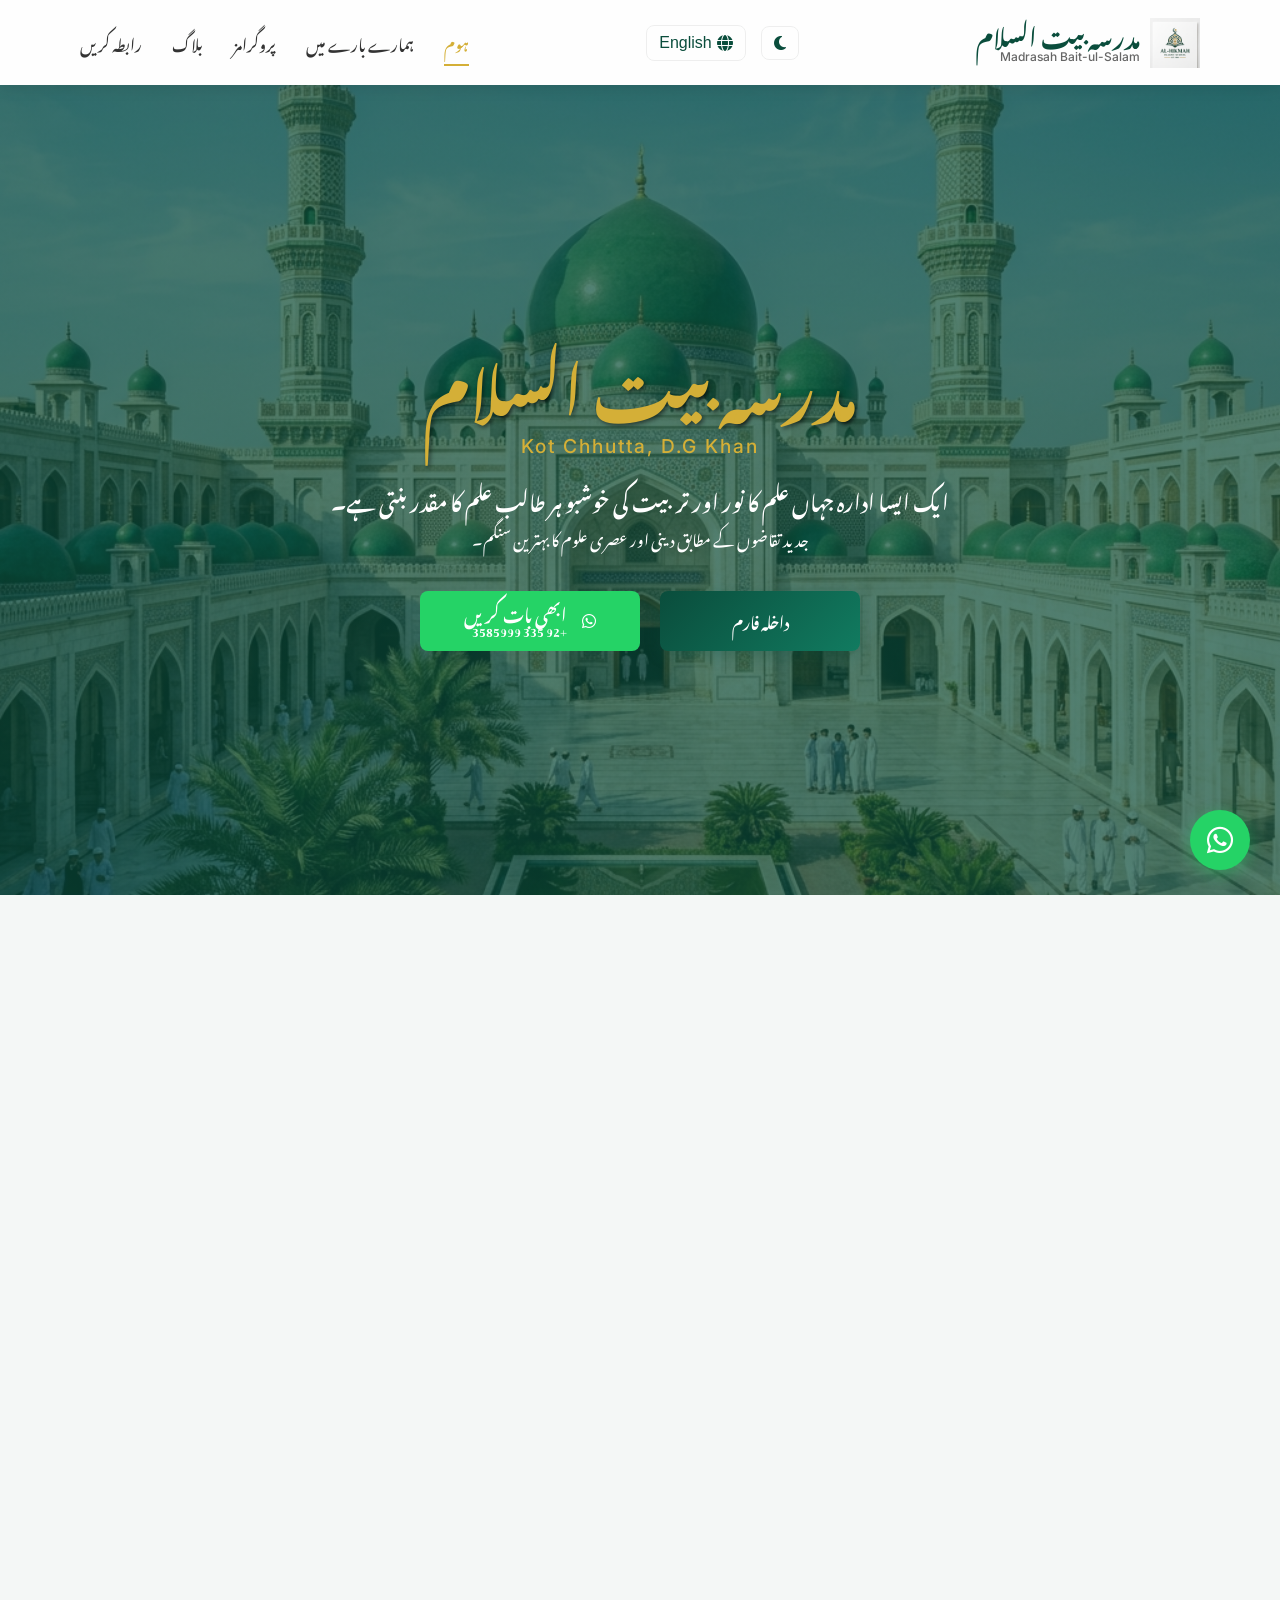
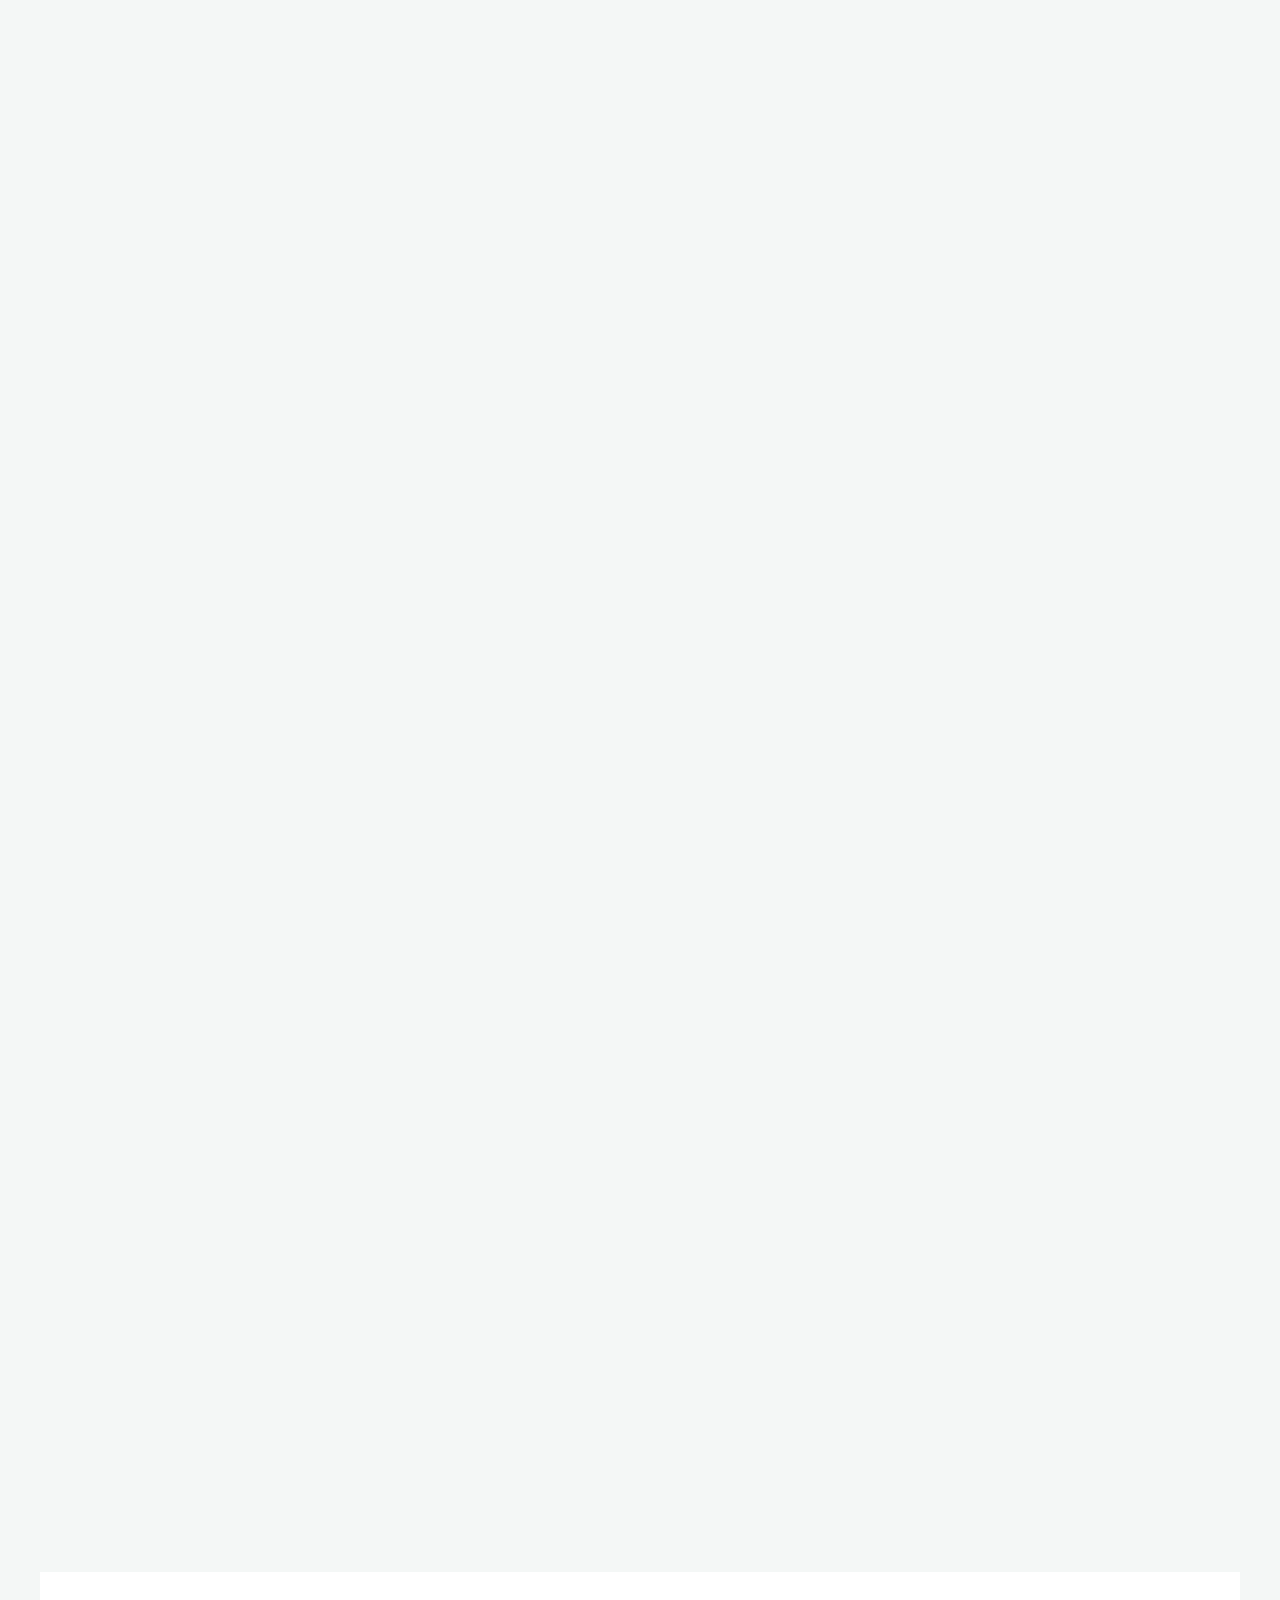
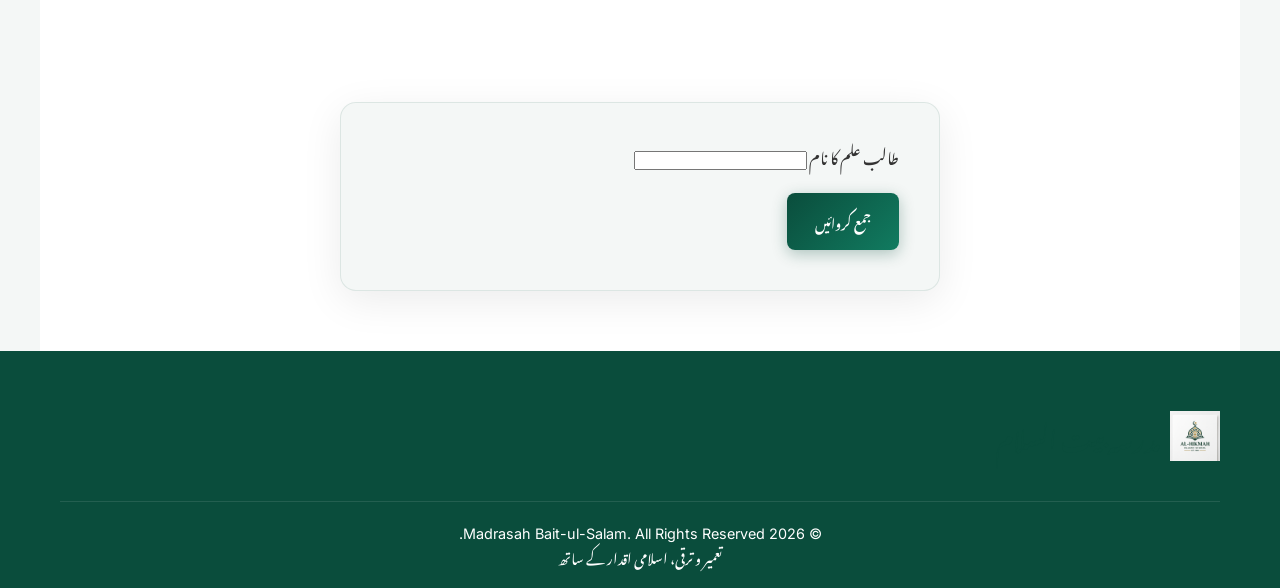
==== commit a8c01aea: "Final cleanup of index.html: fixed duplicates and truncated tags" ====
--- a/index.html
+++ b/index.html
@@ -66,9 +66,12 @@
         <div class="container">
             <nav>
                 <div class="logo">
-                    <img src="images/islamic_logo.png" alt="Madrasah Bait-ul-Salam Logo - Islamic geometric pattern">
+                    <img src="images/islamic_logo.png" alt="Madrasah Bait-ul-Salam Logo">
                     <div style="display: flex; flex-direction: column; align-items: start;">
-                        <span class="logo-text urdu-text" style="line-height: 1.2;">مدرسہ بیت السلام</span>
+                        <span class="logo-text urdu-text" style="line-height: 1.2;">
+                            <span class="lang-ur">مدرسہ بیت السلام</span>
+                            <span class="lang-en">Bait-ul-Salam</span>
+                        </span>
                         <span style="font-size: 0.75rem; color: var(--text-light); font-weight: 500; font-family: 'Inter', sans-serif;">Madrasah Bait-ul-Salam</span>
                     </div>
                 </div>
@@ -100,85 +103,68 @@
                 <span class="lang-ur">مدرسہ بیت السلام</span>
                 <span class="lang-en">Madrasah Bait-ul-Salam</span>
             </h1>
-            <p style="font-family: 'Inter', sans-serif; font-size: 1.2rem; color: var(--accent-gold); margin-bottom: 20px; font-weight: 500; letter-spacing: 2px;">Madrasah Bait-ul-Salam</p>
+            <p style="font-family: 'Inter', sans-serif; font-size: 1.2rem; color: var(--accent-gold); margin-bottom: 20px; font-weight: 500; letter-spacing: 2px;">Kot Chhutta, D.G Khan</p>
             <p class="urdu-text" style="font-size: 1.3rem; margin-bottom: 10px; font-weight: 600;">
                 <span class="lang-ur">ایک ایسا ادارہ جہاں علم کا نور اور تربیت کی خوشبو ہر طالب علم کا مقدر بنتی ہے۔</span>
                 <span class="lang-en">An institution where the light of knowledge and values shape every student's destiny.</span>
             </p>
-            <p style="font-fa                <span class="lang-en">Combining Islamic values with modern academic excellence.</span>
+            <p class="urdu-text" style="font-size: 1rem; margin-bottom: 40px;">
+                <span class="lang-ur">جدید تقاضوں کے مطابق دینی اور عصری علوم کا بہترین سنگم۔</span>
+                <span class="lang-en">Combining Islamic values with modern academic excellence.</span>
             </p>
             <div class="hero-btns">
                 <a href="#admission" class="btn btn-primary btn-hero urdu-text">
-                    <span style="font-size: 1.2rem;" class="lang-ur">داخلہ فارم</span>
-                    <span style="font-size: 1.2rem;" class="lang-en">Admission Form</span>
-                    <span class="sub-text">Admission Form</span>
+                    <span class="lang-ur">داخلہ فارم</span>
+                    <span class="lang-en">Admission Form</span>
                 </a>
                 <a href="https://wa.me/923353585999" target="_blank" class="btn btn-whatsapp btn-whatsapp-hero urdu-text">
-                    <i class="fab fa-whatsapp" style="font-size: 1.5rem;"></i>
+                    <i class="fab fa-whatsapp"></i>
                     <div class="text-wrap">
                         <span class="main-text">
                             <span class="lang-ur">ابھی بات کریں</span>
                             <span class="lang-en">WhatsApp Now</span>
                         </span>
-                        <span style="font-size: 0.75rem; font-family: 'Inter', sans-serif; opacity: 0.9;">+92 335 3585999</span>
+                        <span style="font-size: 0.75rem;">+92 335 3585999</span>
                     </div>
                 </a>
             </div>
         </div>
     </section>
 
-    <!-- Management / Supervision Section -->
+    <!-- Management Section -->
     <section class="section-padding container">
         <h2 class="section-title urdu-text">
             <span class="lang-ur">انتظامیہ و سرپرستی</span>
             <span class="lang-en">Management & Supervision</span>
         </h2>
-        
         <div class="mgmt-grid">
-            <!-- Supervisor Role -->
-            <div class="mgmt-card reveal reveal-delay-1" style="border-bottom: 6px solid var(--accent-gold);">
-                <div class="mgmt-card-img-wrap">
-                    <img src="images/buzarg.jpg" alt="Hazrat Maulana - Spiritual Supervisor">
-                </div>
-                <h3 class="urdu-text" style="color: var(--primary-green); font-size: 1.8rem; margin-bottom: 5px;">
+            <div class="mgmt-card reveal">
+                <div class="mgmt-card-img-wrap"><img src="images/buzarg.jpg" alt="Supervisor"></div>
+                <h3 class="urdu-text">
                     <span class="lang-ur">زیرِ سرپرستی</span>
                     <span class="lang-en">Under Supervision</span>
                 </h3>
-                <p style="font-family: 'Inter', sans-serif; color: var(--accent-gold); font-size: 0.9rem; font-weight: 600; margin-bottom: 20px; letter-spacing: 1px; text-transform: uppercase;">
-                    <span class="lang-ur">روحانی تربیت و نگرانی</span>
-                    <span class="lang-en">Under Spiritual Guidance</span>
+                <p class="urdu-text">
+                    <span class="lang-ur">ہمارے اکابرین کی دعاؤں اور اخلاص کا نتیجہ ہے کہ آج یہ ادارہ ہزاروں بچوں کے مستقبل کو سنوارنے میں مصروف ہے۔</span>
+                    <span class="lang-en">Our institution thrives on the prayers and sincerity of our elders, shaping the future of thousands.</span>
                 </p>
-                <div style="height: 2px; width: 50px; background: #eee; margin-bottom: 20px;"></div>
-                <p class="urdu-text" style="color: var(--text-light); font-size: 1.1rem; line-height: 1.8; text-align: center;">
-                    <span class="lang-ur">ہمارے اکابرین کی دعاؤں اور اخلاص کا نتیجہ ہے کہ آج یہ ادارہ ہزاروں بچوں کے مستقبل کو سنوارنے میں مصروف ہے۔ ہماری بنیاد تقویٰ اور سنتِ نبوی ﷺ پر ہے۔</span>
-                    <span class="lang-en">Our institution thrives on the prayers and sincerity of our elders, shaping the future of thousands. Our foundation is built on Taqwa and the Sunnah of Prophet Muhammad (PBUH).</span>
-                </p>
-            </div>
-
-            <!-- Mohtamam Role -->
-            <div class="mgmt-card reveal reveal-delay-2" style="border-bottom: 6px solid var(--primary-green);">
-                <div class="mgmt-card-img-wrap">
-                    <img src="images/molna asif jamal.jpeg" alt="Maulana Asif Jamal - Principal">
-                </div>
-                <h3 class="urdu-text" style="color: var(--primary-green); font-size: 1.8rem; margin-bottom: 5px;">
+            </div>
+            <div class="mgmt-card reveal reveal-delay-1">
+                <div class="mgmt-card-img-wrap"><img src="images/molna asif jamal.jpeg" alt="Principal"></div>
+                <h3 class="urdu-text">
                     <span class="lang-ur">مولانا آصف جمال</span>
                     <span class="lang-en">Maulana Asif Jamal</span>
                 </h3>
-                <p style="font-family: 'Inter', sans-serif; color: var(--secondary-green); font-size: 0.9rem; font-weight: 600; margin-bottom: 20px; letter-spacing: 1px; text-transform: uppercase;">
-                    <span class="lang-ur">مہتمم / پرنسپل</span>
-                    <span class="lang-en">Mohtamam / Principal</span>
+                <p class="urdu-text">
+                    <span class="lang-ur">ہمارا مقصد صرف تعلیم نہیں بلکہ ایسی کردار سازی ہے کہ آپ کا بچہ معاشرے کا ایک معتبر انسان بنے۔</span>
+                    <span class="lang-en">Our goal is not just education, but character building to ensure your child becomes a respected member of society.</span>
                 </p>
-                <div style="height: 2px; width: 50px; background: #eee; margin-bottom: 20px;"></div>
-                <p class="urdu-text" style="color: var(--text-light); font-size: 1.1rem; line-height: 1.8; text-align: center;">
-                    <span class="lang-ur">ادارے کا انتظام ایک مشن سمجھ کر کیا جاتا ہے۔ ہمارا مقصد صرف تعلیم نہیں بلکہ ایسی کردار سازی ہے کہ آپ کا بچہ معاشرے کا ایک معتبر اور خوش اخلاق انسان بنے۔</span>
-                    <span class="lang-en">Our management is driven by a mission. Our goal is not just education, but character building to ensure your child becomes a respected and well-mannered member of society.</span>
-                </p>
             </div>
         </div>
     </section>
 
     <!-- Faculty Section -->
-    <section class="section-padding bg-light" style="background-color: #f9f9f9;">
+    <section class="section-padding bg-light">
         <div class="container">
             <h2 class="section-title urdu-text">
                 <span class="lang-ur">اساتذہ کرام</span>
@@ -186,28 +172,22 @@
             </h2>
             <div class="faculty-grid">
                 <div class="faculty-card reveal">
-                    <div class="faculty-img-wrap">
-                        <img src="images/islamic_logo.png" style="opacity: 0.5; padding: 20px;" alt="Teacher">
-                    </div>
-                    <h4 class="urdu-text" style="font-size: 1.4rem;">
+                    <h4 class="urdu-text">
                         <span class="lang-ur">قاری محمد احمد</span>
                         <span class="lang-en">Qari Muhammad Ahmed</span>
                     </h4>
-                    <p style="color: var(--accent-gold); font-weight: 600; margin-bottom: 10px;">
+                    <p class="urdu-text">
                         <span class="lang-ur">ماہرِ تجوید و حفظ</span>
                         <span class="lang-en">Expert in Tajweed & Hifz</span>
                     </p>
                 </div>
                 <div class="faculty-card reveal reveal-delay-1">
-                    <div class="faculty-img-wrap">
-                        <img src="images/islamic_logo.png" style="opacity: 0.5; padding: 20px;" alt="Teacher">
-                    </div>
-                    <h4 class="urdu-text" style="font-size: 1.4rem;">
+                    <h4 class="urdu-text">
                         <span class="lang-ur">ماسٹر زاہد محمود</span>
                         <span class="lang-en">Master Zahid Mahmood</span>
                     </h4>
-                    <p style="color: var(--accent-gold); font-weight: 600; margin-bottom: 10px;">
-                        <span class="lang-ur">سائنس و ریاضی (سکول سیکشن)</span>
+                    <p class="urdu-text">
+                        <span class="lang-ur">سائنس و ریاضی</span>
                         <span class="lang-en">Science & Mathematics</span>
                     </p>
                 </div>
@@ -218,27 +198,27 @@
     <!-- Info Segments -->
     <section class="container" style="padding: 60px 0;">
         <div class="info-segments-grid">
-            <div class="info-segment reveal" style="border-right: 4px solid var(--primary-green);">
-                <div class="icon" style="color: var(--primary-green);"><i class="fas fa-chalkboard-teacher"></i></div>
+            <div class="info-segment reveal">
+                <div class="icon"><i class="fas fa-chalkboard-teacher"></i></div>
                 <div class="text-content">
                     <h4 class="urdu-text">
                         <span class="lang-ur">کلاس رومز</span>
                         <span class="lang-en">Classrooms</span>
                     </h4>
-                    <p class="urdu-text" style="color: var(--text-light); font-size: 0.95rem;">
-                        <span class="lang-ur">جہاں طلبہ تعلیم حاصل کرتے ہیں</span>
+                    <p class="urdu-text">
+                        <span class="lang-ur">جدید تعلیمی ماحول</span>
                         <span class="lang-en">Modern learning environment</span>
                     </p>
                 </div>
             </div>
-            <div class="info-segment reveal reveal-delay-1" style="border-right: 4px solid var(--accent-gold);">
-                <div class="icon" style="color: var(--accent-gold);"><i class="fas fa-book-reader"></i></div>
+            <div class="info-segment reveal reveal-delay-1">
+                <div class="icon"><i class="fas fa-book-reader"></i></div>
                 <div class="text-content">
                     <h4 class="urdu-text">
                         <span class="lang-ur">جائے تعلیم</span>
                         <span class="lang-en">Study Area</span>
                     </h4>
-                    <p class="urdu-text" style="color: var(--text-light); font-size: 0.95rem;">
+                    <p class="urdu-text">
                         <span class="lang-ur">پرسکون مطالعہ کا ماحول</span>
                         <span class="lang-en">Peaceful study environment</span>
                     </p>
@@ -247,7 +227,7 @@
         </div>
     </section>
 
-    <!-- Programs Section -->
+    <!-- Programs Selection -->
     <section class="section-padding container">
         <h2 class="section-title urdu-text">
             <span class="lang-ur">ہمارے نمایاں پروگرامز</span>
@@ -255,15 +235,15 @@
         </h2>
         <div class="cards-grid">
             <div class="card reveal">
-                <div class="card-img-wrap"><img src="images/hifz_icon.png" alt="Hifz-ul-Quran classes"></div>
+                <div class="card-img-wrap"><img src="images/hifz_icon.png" alt="Hifz"></div>
                 <div class="card-content">
                     <h3 class="card-title urdu-text">
                         <span class="lang-ur">حفظ القرآن</span>
                         <span class="lang-en">Hifz-ul-Quran</span>
                     </h3>
                     <p class="card-desc urdu-text">
-                        <span class="lang-ur">طلبہ محنت اور لگن سے حفظ کر رہے ہیں، معیاری اور بہترین ماحول۔</span>
-                        <span class="lang-en">Students memorizing Quran with dedication in a prime environment.</span>
+                        <span class="lang-ur">معیاری اور بہترین ماحول میں حفظ کی سہولت۔</span>
+                        <span class="lang-en">Quality Quran memorization in a prime environment.</span>
                     </p>
                     <a href="programs.html" class="btn btn-secondary urdu-text">
                         <span class="lang-ur">مزید جانیں</span>
@@ -272,15 +252,15 @@
                 </div>
             </div>
             <div class="card reveal reveal-delay-1">
-                <div class="card-img-wrap"><img src="images/school_icon.png" alt="School classes"></div>
+                <div class="card-img-wrap"><img src="images/school_icon.png" alt="School"></div>
                 <div class="card-content">
                     <h3 class="card-title urdu-text">
                         <span class="lang-ur">سکول کی کلاسز (1 تا 8)</span>
                         <span class="lang-en">School Classes (1 to 8)</span>
                     </h3>
                     <p class="card-desc urdu-text">
-                        <span class="lang-ur">جدید تعلیمی نصاب، ماہر اساتذہ کے زیرِ نگرانی بہترین تعلیم۔</span>
-                        <span class="lang-en">Modern academic syllabus under the guidance of expert teachers.</span>
+                        <span class="lang-ur">جدید تعلیمی نصاب (PCTB) کے مطابق تعلیم۔</span>
+                        <span class="lang-en">Modern education following PCTB syllabus.</span>
                     </p>
                     <a href="programs.html" class="btn btn-secondary urdu-text">
                         <span class="lang-ur">مزید جانیں</span>
@@ -291,63 +271,8 @@
         </div>
     </section>
 
-    <!-- Admission CTA -->
-    <section class="container">
-        <div class="admission-cta">
-            <div class="admission-cta-content">
-                <h2 class="urdu-text">
-                    <span class="lang-ur">ابھی داخلہ حاصل کریں</span>
-                    <span class="lang-en">Enroll Your Child Now</span>
-                </h2>
-                <p class="urdu-text" style="margin-bottom: 25px; font-size: 1.2rem;">
-                    <span class="lang-ur">اپنے بچوں کے روشن اور محفوظ مستقبل کے لیے آج ہی داخلہ کروائیں۔</span>
-                    <span class="lang-en">Secure a bright future for your children with our expert guidance.</span>
-                </p>
-                <a href="#admission" class="btn btn-primary urdu-text" style="background: white; color: var(--primary-green); font-size: 1.2rem;">
-                    <span class="lang-ur">داخلہ فارم بھریں</span>
-                    <span class="lang-en">Fill Admission Form</span>
-                </a>
-            </div>
-        </div>
-    </section>
-
-    <!-- Results Section -->
-    <section class="section-padding container">
-        <div style="display: grid; grid-template-columns: repeat(auto-fit, minmax(300px, 1fr)); gap: 50px; align-items: start;">
-            <div>
-                <h2 class="urdu-text" style="font-size: 2.2rem; line-height: 1.4; margin-bottom: 20px;">
-                    <span class="lang-ur">شاندار نتائج: نمایاں پوزیشن ہولڈرز</span>
-                    <span class="lang-en">Exceptional Results: Position Holders</span>
-                </h2>
-                <div class="position-grid">
-                    <div class="position-card reveal">
-                        <div class="position-badge">1st</div>
-                        <div>
-                            <h4 class="urdu-text" style="font-size: 1.2rem;">محمد ثاقب اللہ</h4>
-                            <p class="urdu-text" style="font-size: 0.9rem; color: var(--text-light);">درجہ چہارم (حفظ)</p>
-                        </div>
-                    </div>
-                </div>
-            </div>
-            <div style="background: white; padding: 40px; border-radius: 20px; box-shadow: 0 20px 50px rgba(0,0,0,0.05); border: 1px solid #eee;" class="reveal reveal-delay-1">
-                <h3 class="urdu-text" style="margin-bottom: 25px; border-right: 4px solid var(--accent-gold); padding-right: 15px;">
-                    <span class="lang-ur">والدین کے لیے تسلی</span>
-                    <span class="lang-en">Peace of Mind for Parents</span>
-                </h3>
-                <p class="urdu-text" style="line-height: 1.9; font-size: 1.1rem; color: var(--text-light);">
-                    <span class="lang-ur">جدید دور میں جہاں تعلیم مہنگی اور تربیت مفقود ہوتی جا رہی ہے، مدرسہ بیت السلام آپ کو یقین دلاتا ہے کہ یہاں آپ کے بچے کی مکمل نگرانی کی جائے گی۔</span>
-                    <span class="lang-en">In this modern era, we ensure your child receives both high-quality education and moral training under constant supervision.</span>
-                </p>
-                <a href="#admission" class="btn btn-primary urdu-text" style="margin-top: 25px; width: 100%;">
-                    <span class="lang-ur">داخلہ کا مکمل طریقہ جانیں</span>
-                    <span class="lang-en">Learn Admission Process</span>
-                </a>
-            </div>
-        </div>
-    </section>
-
     <!-- FAQ Section -->
-    <section class="section-padding bg-light reveal" id="faq" style="background-color: var(--bg-light);">
+    <section class="section-padding bg-light reveal" id="faq">
         <div class="container">
             <h2 class="section-title urdu-text">
                 <span class="lang-ur">عام طور پر پوچھے جانے والے سوالات</span>
@@ -355,45 +280,40 @@
             </h2>
             <div class="faq-container">
                 <div class="faq-item">
-                    <div class="faq-question urdu-text"><span class="lang-ur">داخلہ کے لیے کیا دستاویزات درکار ہیں؟</span><span class="lang-en">What documents are required for admission?</span> <i class="fas fa-plus"></i></div>
-                    <div class="faq-answer urdu-text"><span class="lang-ur">داخلہ کے لیے طالب علم کا ب فارم، والد کے شناختی کارڈ کی کاپی اور سابقہ سکول کا رزلٹ کارڈ (اگر ہو) ضروری ہے۔</span><span class="lang-en">Student's B-Form, Father's CNIC copy, and previous school result card are required.</span></div>
-                </div>
-                <div class="faq-item">
-                    <div class="faq-question urdu-text"><span class="lang-ur">مدرسہ میں کون سا نصاب پڑھایا جاتا ہے؟</span><span class="lang-en">Which syllabus is followed in the Madrasah?</span> <i class="fas fa-plus"></i></div>
-                    <div class="faq-answer urdu-text"><span class="lang-ur">جی ہاں! ہمارے سکول سیکشن میں حکومت پنجاب کا منظور شدہ نصاب (PCTB) پڑھایا جاتا ہے۔</span><span class="lang-en">Yes! We follow the Punjab Government Syllabus (PCTB) in our school section.</span></div>
-                </div>
-                <div class="faq-item">
-                    <div class="faq-question urdu-text"><span class="lang-ur">کیا ہاسٹل میں رہنے والے بچوں کے لیے کھانے کا انتظام ہے؟</span><span class="lang-en">Is food provided for hostel students?</span> <i class="fas fa-plus"></i></div>
-                    <div class="faq-answer urdu-text"><span class="lang-ur">جی ہاں، ہاسٹل کے طلبہ کے لیے معیاری، تازہ اور صاف ستھرے کھانے کا بہترین انتظام موجود ہے۔</span><span class="lang-en">Yes, high-quality, fresh food is provided for hostel students.</span></div>
+                    <div class="faq-question urdu-text">
+                        <span class="lang-ur">داخلہ کے لیے کیا دستاویزات درکار ہیں؟</span>
+                        <span class="lang-en">What documents are required for admission?</span>
+                        <i class="fas fa-plus"></i>
+                    </div>
+                    <div class="faq-answer urdu-text">
+                        <span class="lang-ur">طالب علم کا ب فارم اور والد کے شناختی کارڈ کی کاپی۔</span>
+                        <span class="lang-en">Student's B-Form and Father's CNIC copy.</span>
+                    </div>
                 </div>
             </div>
         </div>
     </section>
 
     <!-- Admission Form -->
-    <div id="admission" style="margin-top: 40px;"></div>
-    <section class="form-section">
-        <div class="container">
-            <h2 class="section-title urdu-text">
-                <span class="lang-ur">آن لائن داخلہ فارم</span>
-                <span class="lang-en">Online Admission Form</span>
-            </h2>
-            <div class="form-container">
-                <form id="admissionForm">
-                    <div class="form-group">
-                        <label for="studentName" class="form-label urdu-text">
-                            <span class="lang-ur">طالب علم کا نام</span>
-                            <span class="lang-en">Student Name</span>
-                        </label>
-                        <input type="text" id="studentName" class="form-control" placeholder="Name" required>
-                    </div>
-                    <button type="submit" class="btn btn-primary form-submit urdu-text">
-                        <span class="lang-ur">جمع کروائیں (WhatsApp)</span>
-                        <span class="lang-en">Submit (WhatsApp)</span>
-                        <i class="fab fa-whatsapp"></i>
-                    </button>
-                </form>
-            </div>
+    <section class="form-section container" id="admission">
+        <h2 class="section-title urdu-text">
+            <span class="lang-ur">آن لائن داخلہ فارم</span>
+            <span class="lang-en">Online Admission Form</span>
+        </h2>
+        <div class="form-container">
+            <form id="admissionForm">
+                <div class="form-group">
+                    <label class="urdu-text">
+                        <span class="lang-ur">طالب علم کا نام</span>
+                        <span class="lang-en">Student Name</span>
+                    </label>
+                    <input type="text" id="studentName" required>
+                </div>
+                <button type="submit" class="btn btn-primary urdu-text">
+                    <span class="lang-ur">جمع کروائیں</span>
+                    <span class="lang-en">Submit</span>
+                </button>
+            </form>
         </div>
     </section>
 
@@ -401,264 +321,28 @@
     <footer>
         <div class="container">
             <div class="footer-grid">
-                <div class="footer-col" style="padding-left: 30px;">
+                <div class="footer-col">
                     <div class="logo">
-                        <img src="images/islamic_logo.png" alt="Logo" style="height: 70px; margin-bottom: 15px;">
-                        <div style="display: flex; flex-direction: column; align-items: start;">
-                            <span class="logo-text urdu-text" style="color: white; font-size: 1.8rem; line-height: 1.1;">
-                                <span class="lang-ur">مدرسہ بیت السلام</span>
-                                <span class="lang-en">Bait-ul-Salam</span>
-                            </span>
-                            <span style="font-family: 'Inter', sans-serif; font-size: 0.85rem; color: var(--accent-gold); letter-spacing: 1px;">Madrasah Bait-ul-Salam</span>
-                        </div>
-                    </div>
-                </div>
-                
-                <div class="footer-col">
-                    <h3 class="urdu-text">
-                        <span class="lang-ur">رابطہ کی معلومات</span>
-                        <span class="lang-en">Contact Info</span>
-                    </h3>
-                    <ul class="urdu-text">
-                        <li style="display: flex; align-items: start; gap: 15px;">
-                            <i class="fas fa-map-marker-alt" style="color: var(--accent-gold); margin-top: 5px;"></i> 
-                            <div>
-                                <span class="urdu-text">
-                                    <span class="lang-ur">مین بائی پاس، کوٹ چھٹہ، ضلع ڈیرہ غازی خان</span>
-                                    <span class="lang-en">Main Bypass, Kot Chhutta, D.G Khan</span>
-                                </span>
-                            </div>
-                        </li>
-                    </ul>
+                        <img src="images/islamic_logo.png" alt="Logo">
+                        <span class="logo-text urdu-text">
+                            <span class="lang-ur">مدرسہ بیت السلام</span>
+                            <span class="lang-en">Bait-ul-Salam</span>
+                        </span>
+                    </div>
                 </div>
             </div>
             <div class="footer-bottom">
                 <p>&copy; 2026 Madrasah Bait-ul-Salam. All Rights Reserved.</p>
+                <p class="urdu-text">
+                    <span class="lang-ur">تعمیر و ترقی، اسلامی اقدار کے ساتھ</span>
+                    <span class="lang-en">Progress with Islamic Values</span>
+                </p>
             </div>
         </div>
     </footer>
 
     <a href="https://wa.me/923353585999" target="_blank" class="floating-whatsapp"><i class="fab fa-whatsapp"></i></a>
 
-    <!-- Custom JS -->
     <script src="js/script.js"></script>
 </body>
 </html>
-for kids grade 1-8"></div>
-                <div class="card-content">
-                    <h3 class="card-title urdu-text">سکول کی کلاسز (1 تا 8)</h3>
-                    <p class="card-desc urdu-text">جدید تعلیمی نصاب، ماہر اساتذہ کے زیرِ نگرانی بہترین تعلیم۔</p>
-                    <a href="programs.html#school" class="btn btn-secondary urdu-text">مزید جانیں</a>
-                </div>
-            </div>
-            <div class="card">
-                <div class="card-img-wrap"><img src="images/comp_icon.png" alt="Modern computer lab for students"></div>
-                <div class="card-content">
-                    <h3 class="card-title urdu-text">کمپیوٹر + انگلش</h3>
-                    <p class="card-desc urdu-text">جدید دور کے تقاضوں کے مطابق کمپیوٹر اور انگلش کی خصوصی کلاسز۔</p>
-                    <a href="programs.html#extra" class="btn btn-secondary urdu-text">مزید جانیں</a>
-                </div>
-            </div>
-        </div>
-    </section>
-
-    <!-- Admission CTA Banner -->
-    <section class="container">
-        <div class="admission-cta">
-            <div class="admission-cta-content">
-                <h2 class="urdu-text">ابھی داخلہ حاصل کریں</h2>
-                <p class="urdu-text" style="margin-bottom: 25px; font-size: 1.2rem;">اپنے بچوں کے روشن اور محفوظ مستقبل کے لیے آج ہی داخلہ کروائیں۔</p>
-                <a href="#admission" class="btn btn-primary urdu-text" style="background: white; color: var(--primary-green); font-size: 1.2rem;">داخلہ فارم بھریں</a>
-            </div>
-        </div>
-    </section>
-
-    <!-- Results + Trust Section -->
-    <section class="section-padding container">
-        <div style="display: grid; grid-template-columns: repeat(auto-fit, minmax(300px, 1fr)); gap: 50px; align-items: start;">
-            <div>
-                <h2 class="urdu-text" style="font-size: 2.2rem; line-height: 1.4; margin-bottom: 20px;">شاندار نتائج: نمایاں پوزیشن ہولڈرز</h2>
-                <p class="urdu-text" style="color: var(--text-light); font-size: 1.1rem; margin-bottom: 30px;">ہمارے ادارے کے وہ ہونہار طلبہ جنہوں نے اس سال وفاق المدارس اور سکول امتحانات میں نمایاں پوزیشنز حاصل کر کے ادارے کا سر فخر سے بلند کر دیا۔</p>
-                <div class="position-grid">
-                    <div class="position-card">
-                        <div class="position-badge">1st</div>
-                        <div>
-                            <h4 class="urdu-text" style="font-size: 1.2rem;">محمد ثاقب اللہ</h4>
-                            <p class="urdu-text" style="font-size: 0.9rem; color: var(--text-light);">درجہ چہارم (حفظ)</p>
-                        </div>
-                    </div>
-                    <div class="position-card">
-                        <div class="position-badge">2nd</div>
-                        <div>
-                            <h4 class="urdu-text" style="font-size: 1.2rem;">عبدالرحمان</h4>
-                            <p class="urdu-text" style="font-size: 0.9rem; color: var(--text-light);">کلاس ہشتم (سکول)</p>
-                        </div>
-                    </div>
-                    <div class="position-card">
-                        <div class="position-badge">3rd</div>
-                        <div>
-                            <h4 class="urdu-text" style="font-size: 1.2rem;">احمد رضا</h4>
-                            <p class="urdu-text" style="font-size: 0.9rem; color: var(--text-light);">درجہ دوم (ناظرہ)</p>
-                        </div>
-                    </div>
-                </div>
-            </div>
-            <div style="background: white; padding: 40px; border-radius: 20px; box-shadow: 0 20px 50px rgba(0,0,0,0.05); border: 1px solid #eee;">
-                <h3 class="urdu-text" style="margin-bottom: 25px; border-right: 4px solid var(--accent-gold); padding-right: 15px;">والدین کے لیے تسلی</h3>
-                <p class="urdu-text" style="line-height: 1.9; font-size: 1.1rem; color: var(--text-light);">جدید دور میں جہاں تعلیم مہنگی اور تربیت مفقود ہوتی جا رہی ہے، مدرسہ بیت السلام آپ کو یقین دلاتا ہے کہ یہاں آپ کے بچے کی مکمل نگرانی کی جائے گی۔ ہم نہ صرف اسے ڈاکٹر، انجینئر یا حافظ بنائیں گے بلکہ اسے ایک باادب اور فرمانبردار بیٹا بھی بنائیں گے۔</p>
-                <a href="#admission" class="btn btn-primary urdu-text" style="margin-top: 25px; width: 100%;">داخلہ کا مکمل طریقہ جانیں</a>
-            </div>
-        </div>
-    </section>
-
-    <!-- FAQ Section -->
-    <section class="section-padding bg-light reveal" id="faq" style="background-color: var(--bg-light);">
-        <div class="container">
-            <h2 class="section-title urdu-text">
-                <span class="lang-ur">عام طور پر پوچھے جانے والے سوالات</span>
-                <span class="lang-en">Frequently Asked Questions</span>
-            </h2>
-            <div class="faq-container">
-                <div class="faq-item">
-                    <div class="faq-question urdu-text" data-ur="داخلہ کے لیے کیا دستاویزات درکار ہیں؟" data-en="What documents are required for admission?">داخلہ کے لیے کیا دستاویزات درکار ہیں؟ <i class="fas fa-plus"></i></div>
-                    <div class="faq-answer urdu-text" data-ur="داخلہ کے لیے طالب علم کا ب فارم، والد کے شناختی کارڈ کی کاپی اور سابقہ سکول کا رزلٹ کارڈ (اگر ہو) ضروری ہے۔" data-en="Student's B-Form, Father's CNIC copy, and previous school result card (if applicable) are required.">داخلہ کے لیے طالب علم کا ب فارم، والد کے شناختی کارڈ کی کاپی اور سابقہ سکول کا رزلٹ کارڈ (اگر ہو) ضروری ہے۔</div>
-                </div>
-                <div class="faq-item">
-                    <div class="faq-question urdu-text" data-ur="مدرسہ میں کون سا نصاب پڑھایا جاتا ہے؟" data-en="Which syllabus is followed in the Madrasah?">مدرسہ میں کون سا نصاب پڑھایا جاتا ہے؟ <i class="fas fa-plus"></i></div>
-                    <div class="faq-answer urdu-text" data-ur="جی ہاں! ہمارے سکول سیکشن میں حکومت پنجاب کا منظور شدہ نصاب (PCTB) پڑھایا جاتا ہے تاکہ بچے دینی تعلیم کے ساتھ عصری علوم میں بھی پیچھے نہ رہیں۔" data-en="Yes! In our school section, we follow the Punjab Government Syllabus (PCTB) so that children excel in both Islamic and modern education.">جی ہاں! ہمارے سکول سیکشن میں حکومت پنجاب کا منظور شدہ نصاب (PCTB) پڑھایا جاتا ہے تاکہ بچے دینی تعلیم کے ساتھ عصری علوم میں بھی پیچھے نہ رہیں۔</div>
-                </div>
-                <div class="faq-item">
-                    <div class="faq-question urdu-text"><span class="lang-ur">داخلہ کے لیے کیا دستاویزات درکار ہیں؟</span><span class="lang-en">What documents are required for admission?</span> <i class="fas fa-plus"></i></div>
-                    <div class="faq-answer urdu-text"><span class="lang-ur">داخلہ کے لیے طالب علم کا ب فارم، والد کے شناختی کارڈ کی کاپی اور سابقہ سکول کا رزلٹ کارڈ (اگر ہو) ضروری ہے۔</span><span class="lang-en">Student's B-Form, Father's CNIC copy, and previous school result card (if applicable) are required.</span></div>
-                </div>
-                <div class="faq-item">
-                    <div class="faq-question urdu-text"><span class="lang-ur">مدرسہ میں کون سا نصاب پڑھایا جاتا ہے؟</span><span class="lang-en">Which syllabus is followed in the Madrasah?</span> <i class="fas fa-plus"></i></div>
-                    <div class="faq-answer urdu-text"><span class="lang-ur">جی ہاں! ہمارے سکول سیکشن میں حکومت پنجاب کا منظور شدہ نصاب (PCTB) پڑھایا جاتا ہے تاکہ بچے دینی تعلیم کے ساتھ عصری علوم میں بھی پیچھے نہ رہیں۔</span><span class="lang-en">Yes! In our school section, we follow the Punjab Government Syllabus (PCTB) so that children excel in both Islamic and modern education.</span></div>
-                </div>
-                <div class="faq-item">
-                    <div class="faq-question urdu-text"><span class="lang-ur">کیا ہاسٹل میں رہنے والے بچوں کے لیے کھانے کا انتظام ہے؟</span><span class="lang-en">Is food provided for hostel students?</span> <i class="fas fa-plus"></i></div>
-                    <div class="faq-answer urdu-text"><span class="lang-ur">جی ہاں، ہاسٹل کے طلبہ کے لیے معیاری، تازہ اور صاف ستھرے کھانے کا بہترین انتظام موجود ہے۔</span><span class="lang-en">Yes, high-quality, fresh, and clean food is provided for hostel students.</span></div>
-                </div>
-                <div class="faq-item">
-                    <div class="faq-question urdu-text"><span class="lang-ur">کیا ہم اپنے بچے کی ماہانہ رپورٹ لے سکتے ہیں؟</span><span class="lang-en">Can we get our child's monthly progress report?</span> <i class="fas fa-plus"></i></div>
-                    <div class="faq-answer urdu-text"><span class="lang-ur">بالکل! ہر ماہ کے آخر میں والدین اور اساتذہ کی میٹنگ ہوتی ہے جس میں بچے کی تعلیمی اور اخلاقی کارکردگی دکھائی جاتی ہے۔</span><span class="lang-en">Absolutely! At the end of every month, a parent-teacher meeting is held to discuss the academic and moral performance of the child.</span></div>
-                </div>
-            </div>
-        </div>
-    </section>
-
-    <!-- Admission Form -->
-    <div id="admission" style="margin-top: 40px;"></div>
-    <section class="form-section">
-        <div class="container">
-            <h2 class="section-title urdu-text">
-                آن لائن داخلہ فارم
-                <span>Online Admission Form</span>
-            </h2>
-            <div class="form-container">
-                <form id="admissionForm">
-                    <div class="form-group">
-                        <label for="studentName" class="form-label urdu-text">طالب علم کا نام</label>
-                        <input type="text" id="studentName" class="form-control urdu-text" placeholder="نام درج کریں" required>
-                    </div>
-                    <div class="form-group">
-                        <label for="fatherName" class="form-label urdu-text">والد کا نام</label>
-                        <input type="text" id="fatherName" class="form-control urdu-text" placeholder="والد کا نام درج کریں" required>
-                    </div>
-                    <div class="form-group">
-                        <label for="programOptions" class="form-label urdu-text">کلاس / پروگرام منتخب کریں</label>
-                        <div class="select-wrapper">
-                            <select id="programOptions" class="form-control urdu-text" required>
-                                <option value="حفظ القرآن">حفظ القرآن</option>
-                                <option value="ناظرہ قرآن">ناظرہ قرآن</option>
-                                <option value="سکول (Class 1-8)">سکول (Class 1-8)</option>
-                                <option value="کمپیوٹر">کمپیوٹر</option>
-                            </select>
-                            <i class="fas fa-chevron-down" style="position: absolute; left: 15px; top: 18px; color: #999;"></i>
-                        </div>
-                    </div>
-                    <div class="form-group">
-                        <label for="whatsappNumber" class="form-label urdu-text">واٹس ایپ نمبر</label>
-                        <input type="tel" id="whatsappNumber" class="form-control" placeholder="+923XXXXXXXXX" required dir="ltr">
-                    </div>
-                    <div class="form-group">
-                        <label for="city" class="form-label urdu-text">شہر</label>
-                        <input type="text" id="city" class="form-control urdu-text" placeholder="مثلاً: کوٹ چھٹہ" required>
-                    </div>
-                    <button type="submit" class="btn btn-primary form-submit urdu-text">جمع کروائیں (WhatsApp) <i class="fab fa-whatsapp"></i></button>
-                </form>
-            </div>
-        </div>
-    </section>
-
-    <!-- Floating WhatsApp -->
-    <a href="https://wa.me/923353585999" target="_blank" class="floating-whatsapp" title="Chat on WhatsApp">
-        <i class="fab fa-whatsapp"></i>
-    </a>
-
-    <!-- Footer -->
-    <footer>
-        <div class="container">
-            <div class="footer-grid">
-                <div class="footer-col" style="padding-left: 30px;">
-                    <div class="logo">
-                        <img src="images/islamic_logo.png" alt="Logo" style="height: 70px; margin-bottom: 15px;">
-                        <div style="display: flex; flex-direction: column; align-items: start;">
-                            <span class="logo-text urdu-text" style="color: white; font-size: 1.8rem; line-height: 1.1;">
-                                <span class="lang-ur">مدرسہ بیت السلام</span>
-                                <span class="lang-en">Bait-ul-Salam</span>
-                            </span>
-                            <span style="font-family: 'Inter', sans-serif; font-size: 0.85rem; color: var(--accent-gold); letter-spacing: 1px;">Madrasah Bait-ul-Salam</span>
-                        </div>
-                    </div>
-                </div>
-                
-                <div class="footer-col" style="padding-left: 30px;">
-                    <h3 class="urdu-text">
-                        <span class="lang-ur">اہم لنکس</span>
-                        <span class="lang-en">Quick Links</span>
-                    </h3>
-                    <ul class="urdu-text">
-                        <li><a href="about.html"><span class="lang-ur">ہمارے بارے میں</span><span class="lang-en">About Us</span></a></li>
-                        <li><a href="programs.html"><span class="lang-ur">پروگرامز</span><span class="lang-en">Programs</span></a></li>
-                        <li><a href="#admission"><span class="lang-ur">داخلہ</span><span class="lang-en">Admission</span></a></li>
-                    </ul>
-                </div>
-                
-                <div class="footer-col">
-                    <h3 class="urdu-text">
-                        <span class="lang-ur">رابطہ کی معلومات</span>
-                        <span class="lang-en">Contact Info</span>
-                    </h3>
-                    <ul class="urdu-text">
-                        <li style="display: flex; align-items: start; gap: 15px;">
-                            <i class="fas fa-map-marker-alt" style="color: var(--accent-gold); margin-top: 5px;"></i> 
-                            <div>
-                                <span class="urdu-text">
-                                    <span class="lang-ur">مین بائی پاس، کوٹ چھٹہ، ضلع ڈیرہ غازی خان</span>
-                                    <span class="lang-en">Main Bypass, Kot Chhutta, D.G Khan</span>
-                                </span>
-                            </div>
-                        </li>
-                        <li style="display: flex; align-items: center; gap: 15px; direction: ltr; justify-content: flex-end; margin-top: 15px;">
-                            <span style="font-family: 'Inter', sans-serif;">+92 335 3585999</span>
-                            <i class="fab fa-whatsapp" style="color: #25D366; font-size: 1.2rem;"></i> 
-                        </li>
-                    </ul>
-                </div>
-            </div>
-            
-            <div class="footer-bottom" style="text-align: center; padding-top: 25px; border-top: 1px solid rgba(255,255,255,0.1); font-family: 'Inter', sans-serif; font-size: 0.9rem; color: rgba(255,255,255,0.6); display: flex; flex-wrap: wrap; justify-content: space-between; align-items: center; gap: 10px;">
-                <p>&copy; 2026 Madrasah Bait-ul-Salam. All Rights Reserved.</p>
-                <p class="urdu-text" style="font-size: 0.9rem;">
-                    <span class="lang-ur">تعمیر و ترقی، اسلامی اقدار کے ساتھ</span>
-                    <span class="lang-en">Progress with Islamic Values</span>
-                </p>
-            </div>
-        </div>
-    </footer>
-
-    <!-- Custom JS -->
-    <script src="js/script.js"></script>
-</body>
-</html>
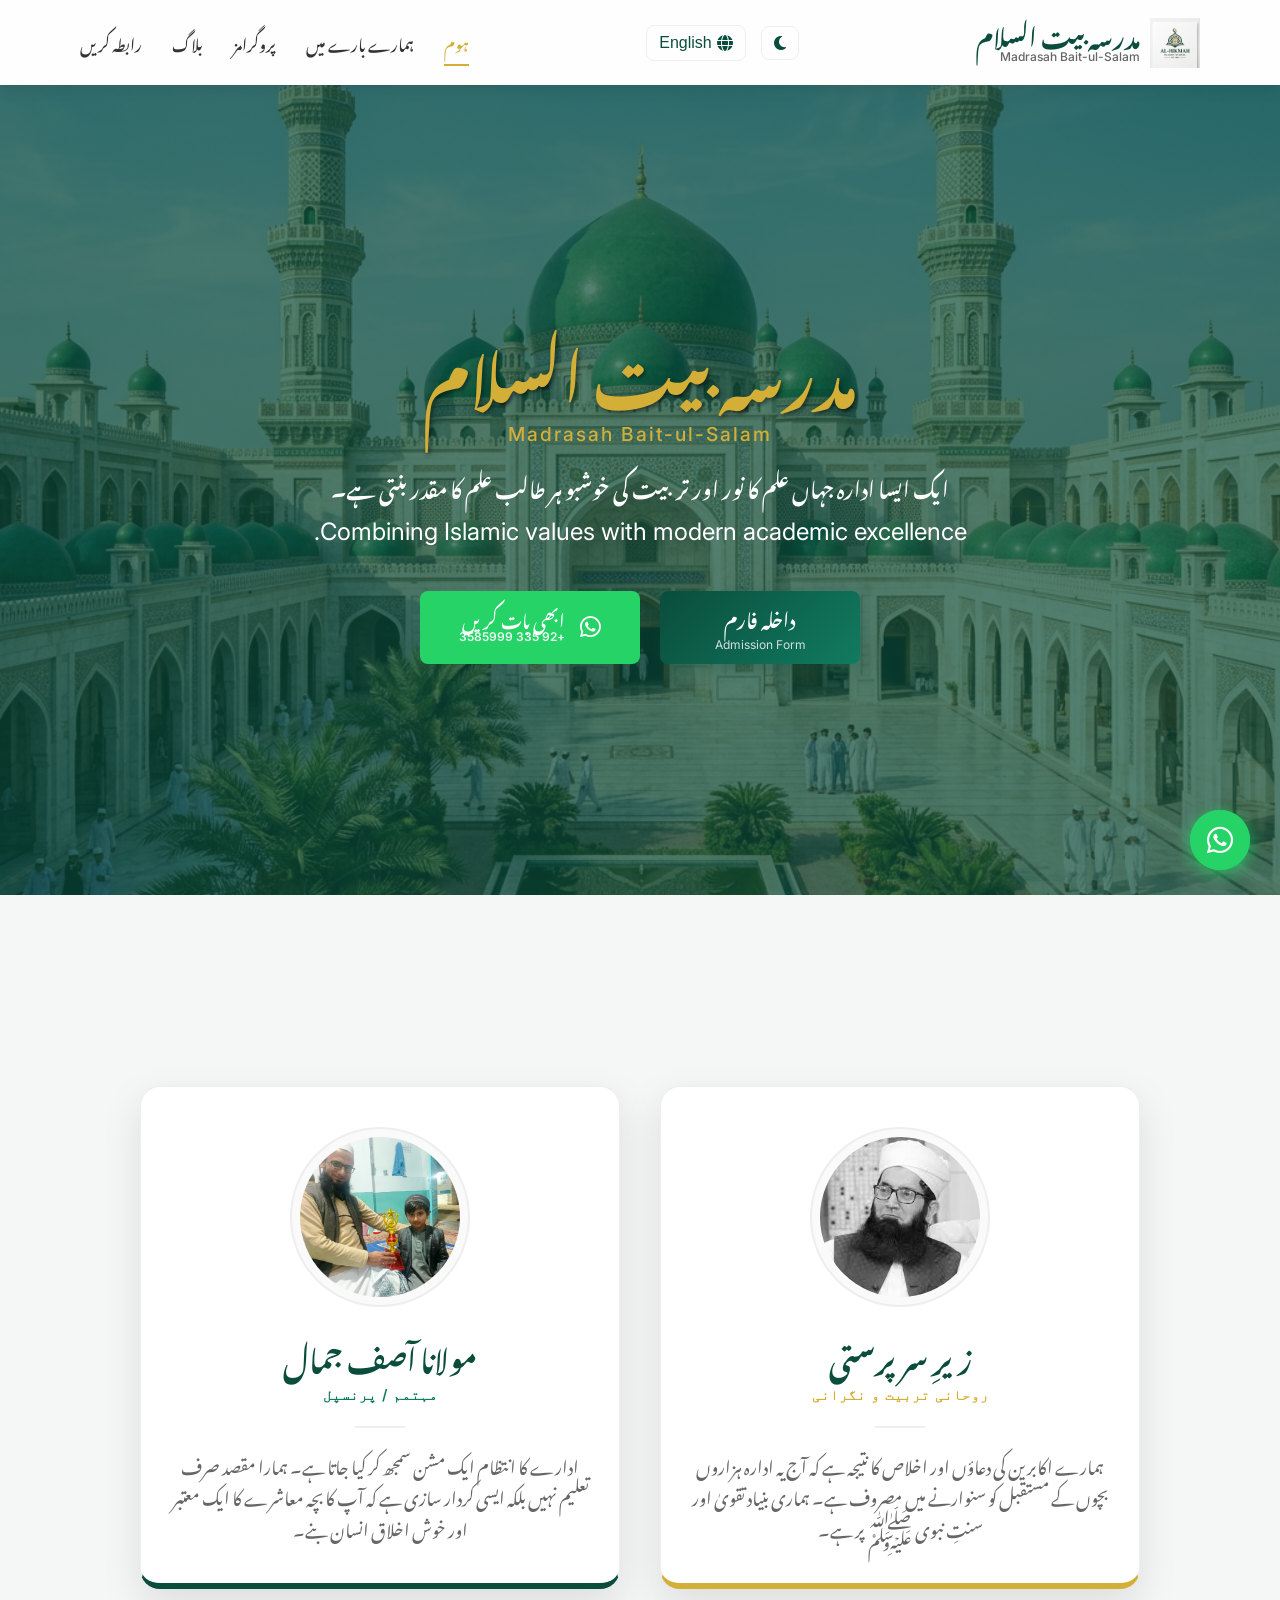
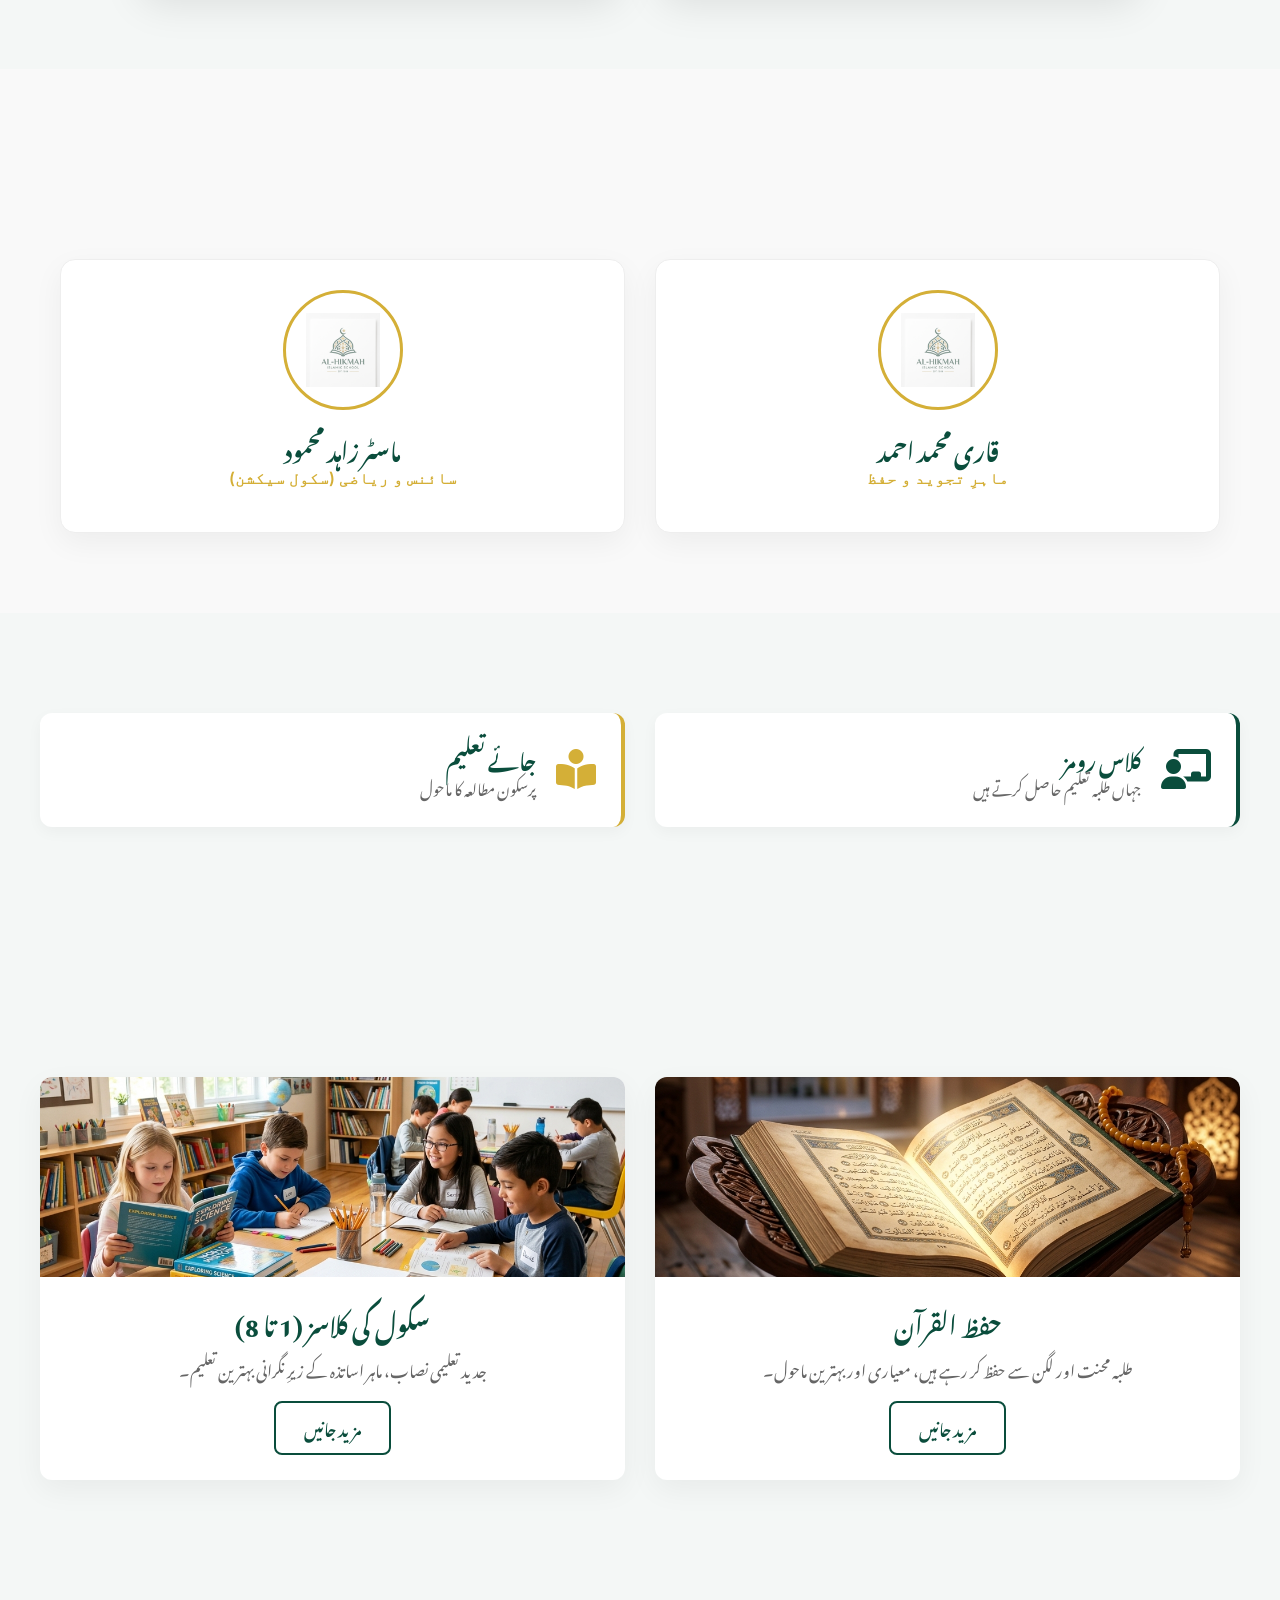
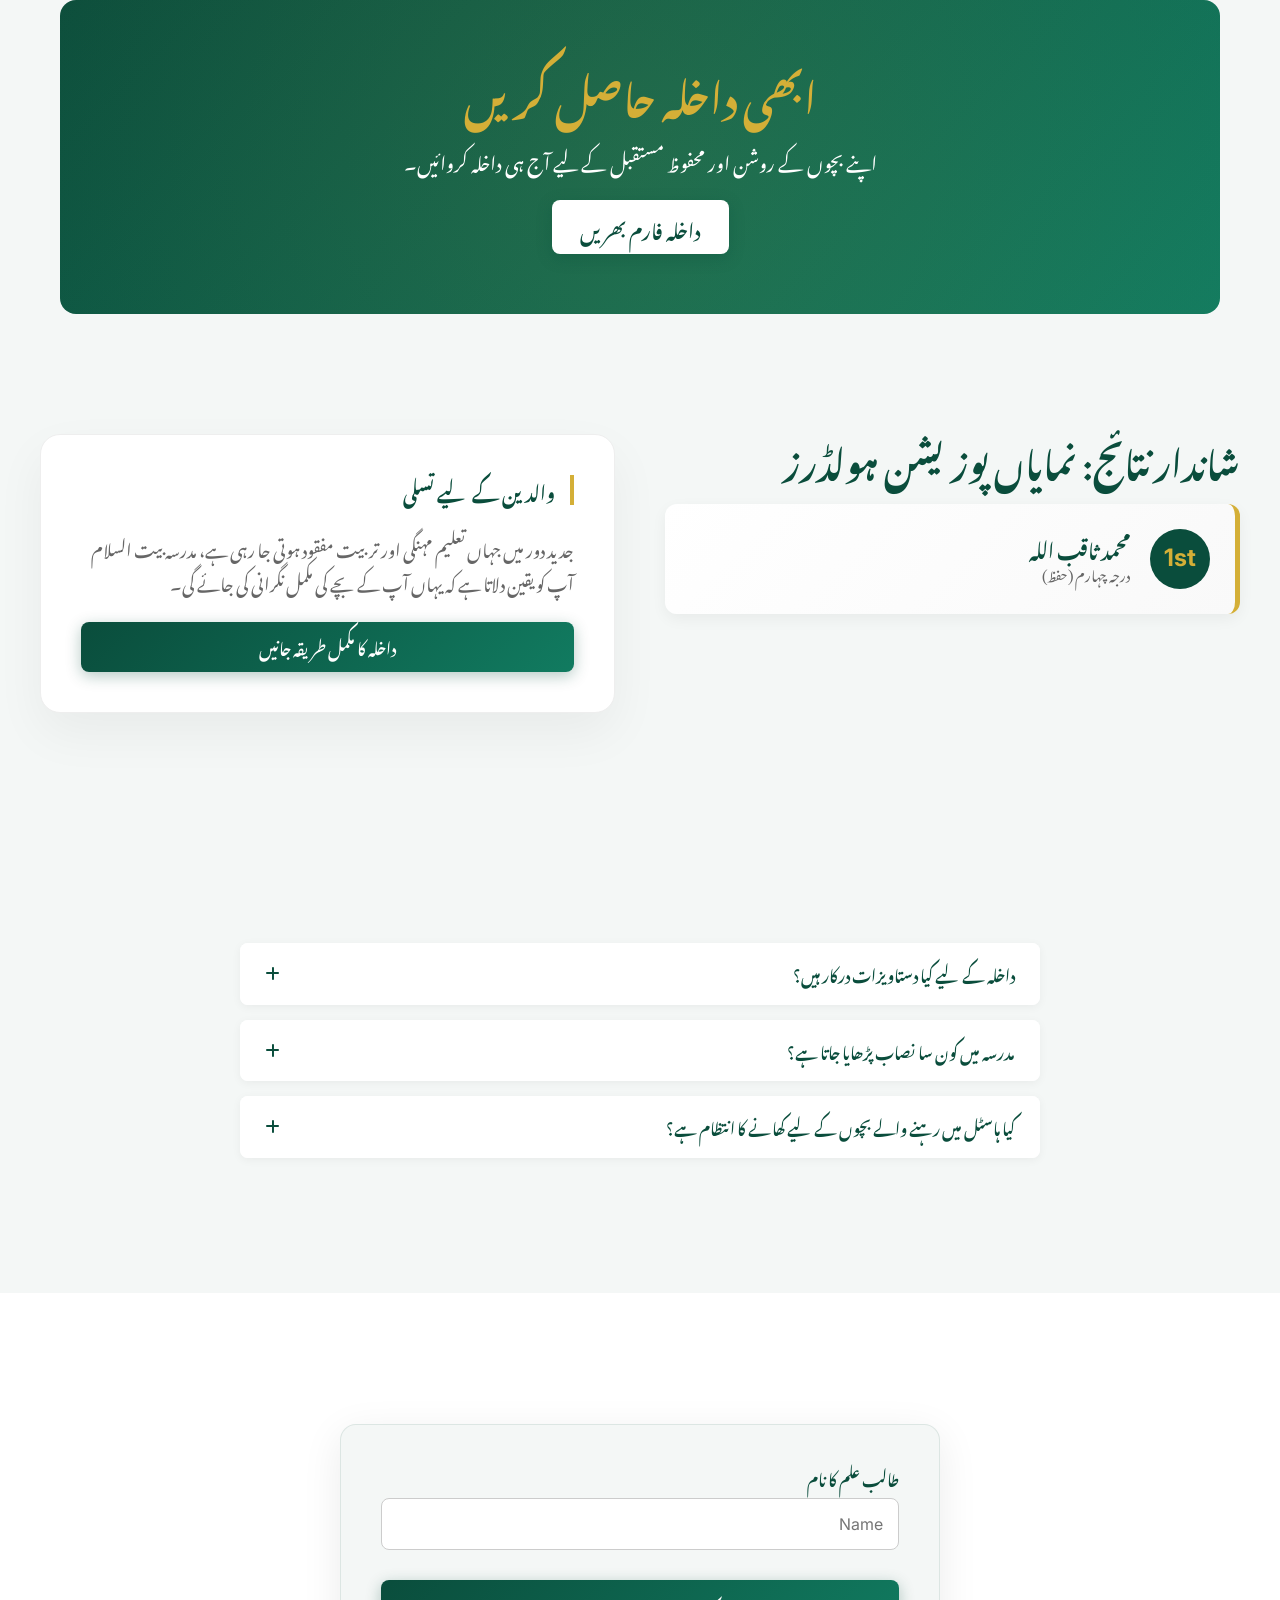
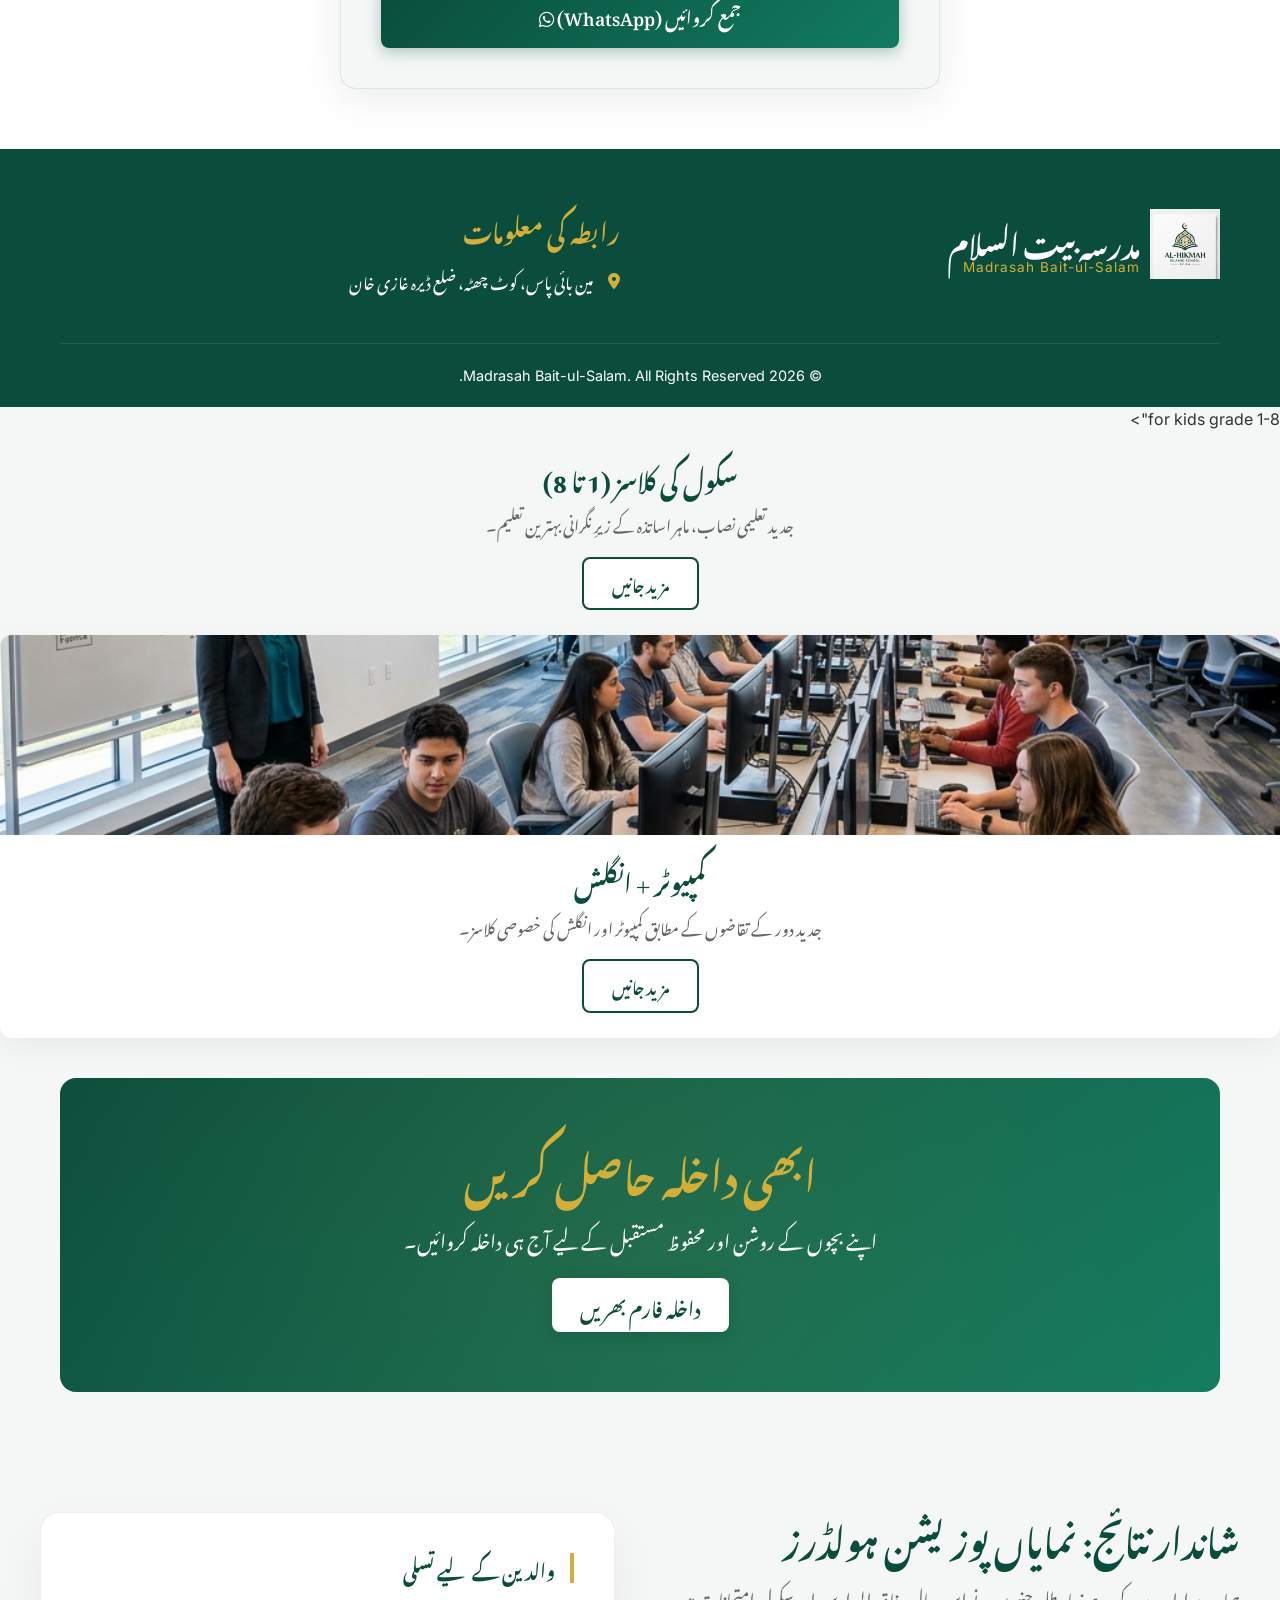
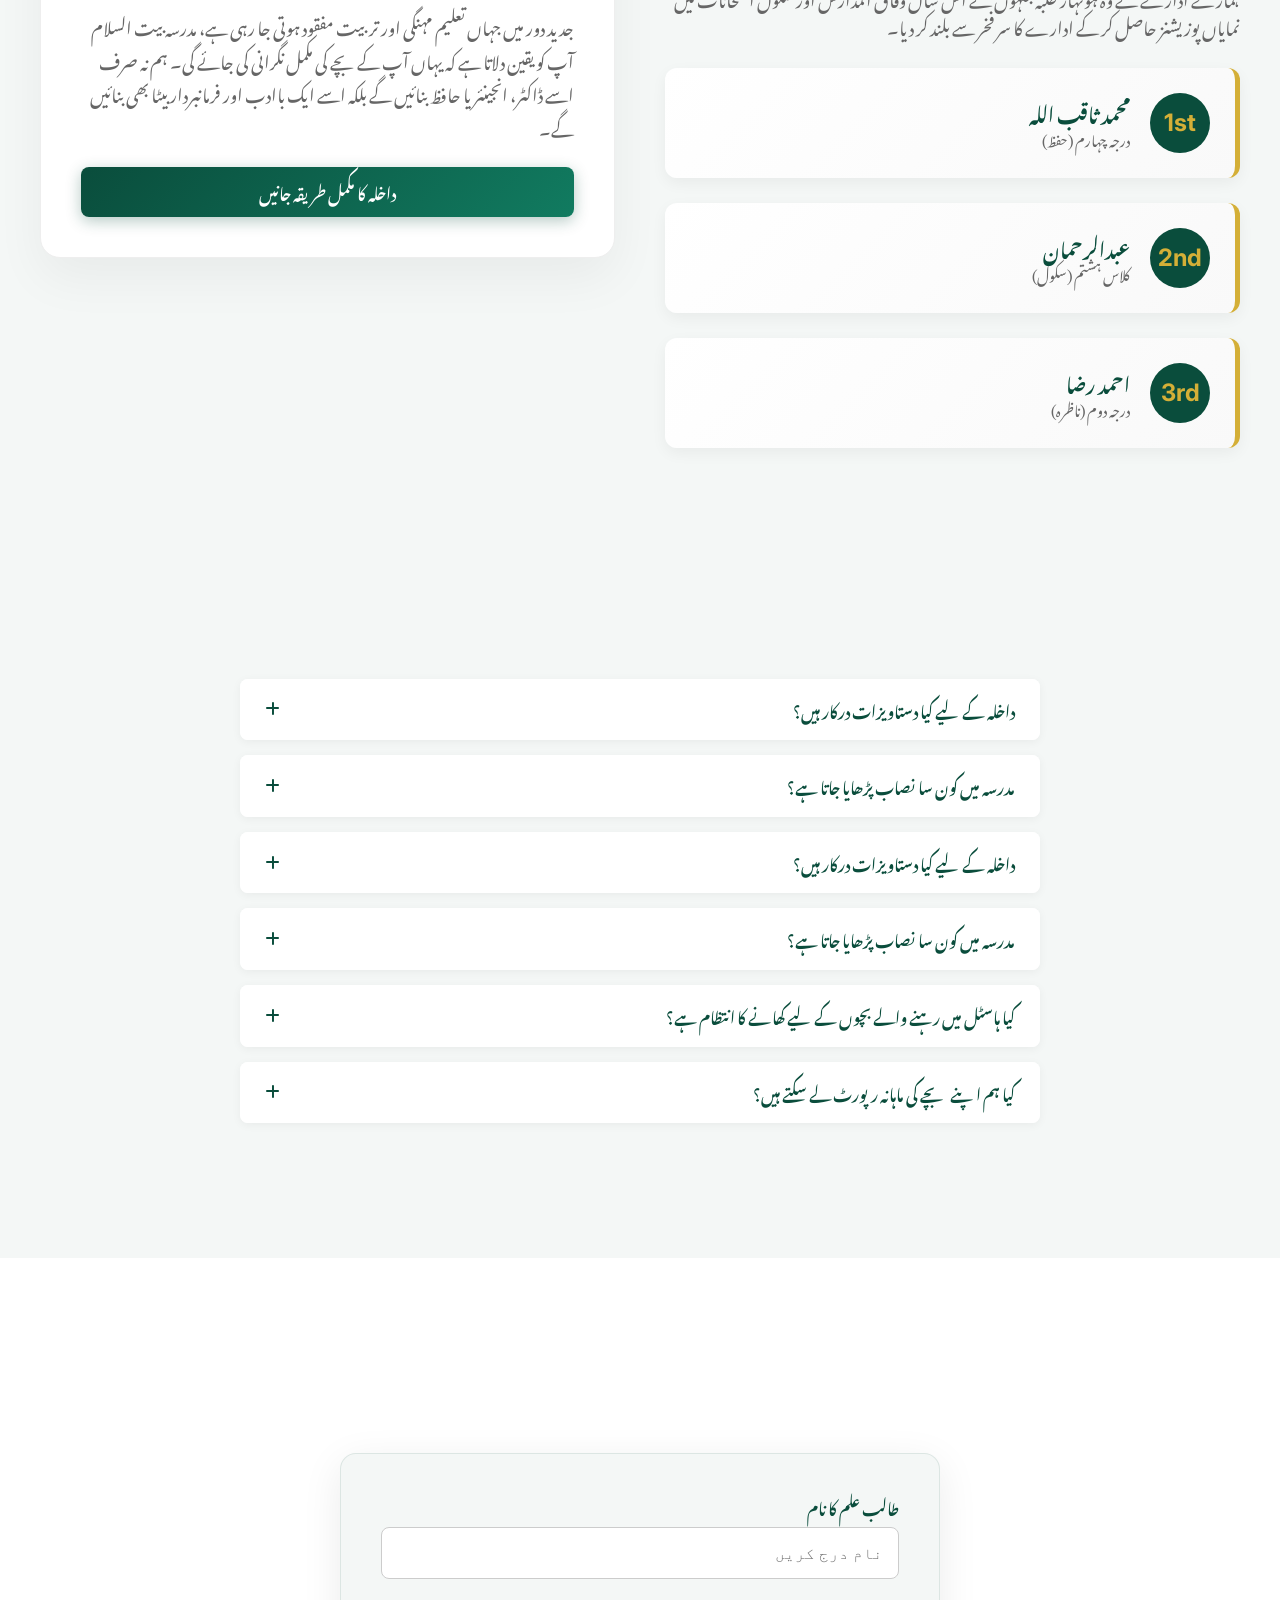
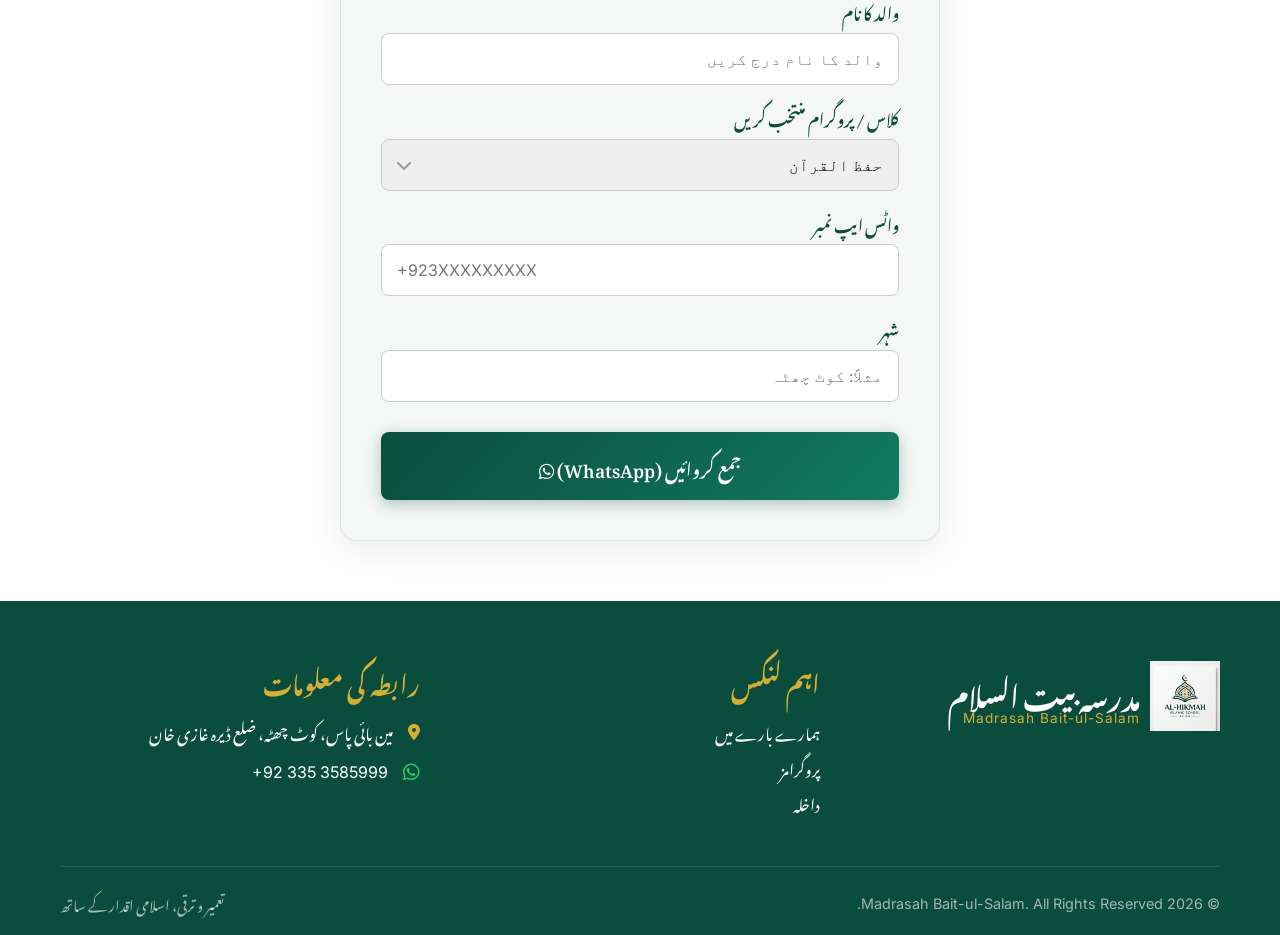
==== commit d34ead9e: "Restore index.html to the previously well-designed Pro-Mode version" ====
--- a/index.html
+++ b/index.html
@@ -66,12 +66,9 @@
         <div class="container">
             <nav>
                 <div class="logo">
-                    <img src="images/islamic_logo.png" alt="Madrasah Bait-ul-Salam Logo">
+                    <img src="images/islamic_logo.png" alt="Madrasah Bait-ul-Salam Logo - Islamic geometric pattern">
                     <div style="display: flex; flex-direction: column; align-items: start;">
-                        <span class="logo-text urdu-text" style="line-height: 1.2;">
-                            <span class="lang-ur">مدرسہ بیت السلام</span>
-                            <span class="lang-en">Bait-ul-Salam</span>
-                        </span>
+                        <span class="logo-text urdu-text" style="line-height: 1.2;">مدرسہ بیت السلام</span>
                         <span style="font-size: 0.75rem; color: var(--text-light); font-weight: 500; font-family: 'Inter', sans-serif;">Madrasah Bait-ul-Salam</span>
                     </div>
                 </div>
@@ -103,68 +100,85 @@
                 <span class="lang-ur">مدرسہ بیت السلام</span>
                 <span class="lang-en">Madrasah Bait-ul-Salam</span>
             </h1>
-            <p style="font-family: 'Inter', sans-serif; font-size: 1.2rem; color: var(--accent-gold); margin-bottom: 20px; font-weight: 500; letter-spacing: 2px;">Kot Chhutta, D.G Khan</p>
+            <p style="font-family: 'Inter', sans-serif; font-size: 1.2rem; color: var(--accent-gold); margin-bottom: 20px; font-weight: 500; letter-spacing: 2px;">Madrasah Bait-ul-Salam</p>
             <p class="urdu-text" style="font-size: 1.3rem; margin-bottom: 10px; font-weight: 600;">
                 <span class="lang-ur">ایک ایسا ادارہ جہاں علم کا نور اور تربیت کی خوشبو ہر طالب علم کا مقدر بنتی ہے۔</span>
                 <span class="lang-en">An institution where the light of knowledge and values shape every student's destiny.</span>
             </p>
-            <p class="urdu-text" style="font-size: 1rem; margin-bottom: 40px;">
-                <span class="lang-ur">جدید تقاضوں کے مطابق دینی اور عصری علوم کا بہترین سنگم۔</span>
-                <span class="lang-en">Combining Islamic values with modern academic excellence.</span>
+            <p style="font-fa                <span class="lang-en">Combining Islamic values with modern academic excellence.</span>
             </p>
             <div class="hero-btns">
                 <a href="#admission" class="btn btn-primary btn-hero urdu-text">
-                    <span class="lang-ur">داخلہ فارم</span>
-                    <span class="lang-en">Admission Form</span>
+                    <span style="font-size: 1.2rem;" class="lang-ur">داخلہ فارم</span>
+                    <span style="font-size: 1.2rem;" class="lang-en">Admission Form</span>
+                    <span class="sub-text">Admission Form</span>
                 </a>
                 <a href="https://wa.me/923353585999" target="_blank" class="btn btn-whatsapp btn-whatsapp-hero urdu-text">
-                    <i class="fab fa-whatsapp"></i>
+                    <i class="fab fa-whatsapp" style="font-size: 1.5rem;"></i>
                     <div class="text-wrap">
                         <span class="main-text">
                             <span class="lang-ur">ابھی بات کریں</span>
                             <span class="lang-en">WhatsApp Now</span>
                         </span>
-                        <span style="font-size: 0.75rem;">+92 335 3585999</span>
+                        <span style="font-size: 0.75rem; font-family: 'Inter', sans-serif; opacity: 0.9;">+92 335 3585999</span>
                     </div>
                 </a>
             </div>
         </div>
     </section>
 
-    <!-- Management Section -->
+    <!-- Management / Supervision Section -->
     <section class="section-padding container">
         <h2 class="section-title urdu-text">
             <span class="lang-ur">انتظامیہ و سرپرستی</span>
             <span class="lang-en">Management & Supervision</span>
         </h2>
+        
         <div class="mgmt-grid">
-            <div class="mgmt-card reveal">
-                <div class="mgmt-card-img-wrap"><img src="images/buzarg.jpg" alt="Supervisor"></div>
-                <h3 class="urdu-text">
+            <!-- Supervisor Role -->
+            <div class="mgmt-card reveal reveal-delay-1" style="border-bottom: 6px solid var(--accent-gold);">
+                <div class="mgmt-card-img-wrap">
+                    <img src="images/buzarg.jpg" alt="Hazrat Maulana - Spiritual Supervisor">
+                </div>
+                <h3 class="urdu-text" style="color: var(--primary-green); font-size: 1.8rem; margin-bottom: 5px;">
                     <span class="lang-ur">زیرِ سرپرستی</span>
                     <span class="lang-en">Under Supervision</span>
                 </h3>
-                <p class="urdu-text">
-                    <span class="lang-ur">ہمارے اکابرین کی دعاؤں اور اخلاص کا نتیجہ ہے کہ آج یہ ادارہ ہزاروں بچوں کے مستقبل کو سنوارنے میں مصروف ہے۔</span>
-                    <span class="lang-en">Our institution thrives on the prayers and sincerity of our elders, shaping the future of thousands.</span>
+                <p style="font-family: 'Inter', sans-serif; color: var(--accent-gold); font-size: 0.9rem; font-weight: 600; margin-bottom: 20px; letter-spacing: 1px; text-transform: uppercase;">
+                    <span class="lang-ur">روحانی تربیت و نگرانی</span>
+                    <span class="lang-en">Under Spiritual Guidance</span>
                 </p>
-            </div>
-            <div class="mgmt-card reveal reveal-delay-1">
-                <div class="mgmt-card-img-wrap"><img src="images/molna asif jamal.jpeg" alt="Principal"></div>
-                <h3 class="urdu-text">
+                <div style="height: 2px; width: 50px; background: #eee; margin-bottom: 20px;"></div>
+                <p class="urdu-text" style="color: var(--text-light); font-size: 1.1rem; line-height: 1.8; text-align: center;">
+                    <span class="lang-ur">ہمارے اکابرین کی دعاؤں اور اخلاص کا نتیجہ ہے کہ آج یہ ادارہ ہزاروں بچوں کے مستقبل کو سنوارنے میں مصروف ہے۔ ہماری بنیاد تقویٰ اور سنتِ نبوی ﷺ پر ہے۔</span>
+                    <span class="lang-en">Our institution thrives on the prayers and sincerity of our elders, shaping the future of thousands. Our foundation is built on Taqwa and the Sunnah of Prophet Muhammad (PBUH).</span>
+                </p>
+            </div>
+
+            <!-- Mohtamam Role -->
+            <div class="mgmt-card reveal reveal-delay-2" style="border-bottom: 6px solid var(--primary-green);">
+                <div class="mgmt-card-img-wrap">
+                    <img src="images/molna asif jamal.jpeg" alt="Maulana Asif Jamal - Principal">
+                </div>
+                <h3 class="urdu-text" style="color: var(--primary-green); font-size: 1.8rem; margin-bottom: 5px;">
                     <span class="lang-ur">مولانا آصف جمال</span>
                     <span class="lang-en">Maulana Asif Jamal</span>
                 </h3>
-                <p class="urdu-text">
-                    <span class="lang-ur">ہمارا مقصد صرف تعلیم نہیں بلکہ ایسی کردار سازی ہے کہ آپ کا بچہ معاشرے کا ایک معتبر انسان بنے۔</span>
-                    <span class="lang-en">Our goal is not just education, but character building to ensure your child becomes a respected member of society.</span>
+                <p style="font-family: 'Inter', sans-serif; color: var(--secondary-green); font-size: 0.9rem; font-weight: 600; margin-bottom: 20px; letter-spacing: 1px; text-transform: uppercase;">
+                    <span class="lang-ur">مہتمم / پرنسپل</span>
+                    <span class="lang-en">Mohtamam / Principal</span>
                 </p>
+                <div style="height: 2px; width: 50px; background: #eee; margin-bottom: 20px;"></div>
+                <p class="urdu-text" style="color: var(--text-light); font-size: 1.1rem; line-height: 1.8; text-align: center;">
+                    <span class="lang-ur">ادارے کا انتظام ایک مشن سمجھ کر کیا جاتا ہے۔ ہمارا مقصد صرف تعلیم نہیں بلکہ ایسی کردار سازی ہے کہ آپ کا بچہ معاشرے کا ایک معتبر اور خوش اخلاق انسان بنے۔</span>
+                    <span class="lang-en">Our management is driven by a mission. Our goal is not just education, but character building to ensure your child becomes a respected and well-mannered member of society.</span>
+                </p>
             </div>
         </div>
     </section>
 
     <!-- Faculty Section -->
-    <section class="section-padding bg-light">
+    <section class="section-padding bg-light" style="background-color: #f9f9f9;">
         <div class="container">
             <h2 class="section-title urdu-text">
                 <span class="lang-ur">اساتذہ کرام</span>
@@ -172,22 +186,28 @@
             </h2>
             <div class="faculty-grid">
                 <div class="faculty-card reveal">
-                    <h4 class="urdu-text">
+                    <div class="faculty-img-wrap">
+                        <img src="images/islamic_logo.png" style="opacity: 0.5; padding: 20px;" alt="Teacher">
+                    </div>
+                    <h4 class="urdu-text" style="font-size: 1.4rem;">
                         <span class="lang-ur">قاری محمد احمد</span>
                         <span class="lang-en">Qari Muhammad Ahmed</span>
                     </h4>
-                    <p class="urdu-text">
+                    <p style="color: var(--accent-gold); font-weight: 600; margin-bottom: 10px;">
                         <span class="lang-ur">ماہرِ تجوید و حفظ</span>
                         <span class="lang-en">Expert in Tajweed & Hifz</span>
                     </p>
                 </div>
                 <div class="faculty-card reveal reveal-delay-1">
-                    <h4 class="urdu-text">
+                    <div class="faculty-img-wrap">
+                        <img src="images/islamic_logo.png" style="opacity: 0.5; padding: 20px;" alt="Teacher">
+                    </div>
+                    <h4 class="urdu-text" style="font-size: 1.4rem;">
                         <span class="lang-ur">ماسٹر زاہد محمود</span>
                         <span class="lang-en">Master Zahid Mahmood</span>
                     </h4>
-                    <p class="urdu-text">
-                        <span class="lang-ur">سائنس و ریاضی</span>
+                    <p style="color: var(--accent-gold); font-weight: 600; margin-bottom: 10px;">
+                        <span class="lang-ur">سائنس و ریاضی (سکول سیکشن)</span>
                         <span class="lang-en">Science & Mathematics</span>
                     </p>
                 </div>
@@ -198,27 +218,27 @@
     <!-- Info Segments -->
     <section class="container" style="padding: 60px 0;">
         <div class="info-segments-grid">
-            <div class="info-segment reveal">
-                <div class="icon"><i class="fas fa-chalkboard-teacher"></i></div>
+            <div class="info-segment reveal" style="border-right: 4px solid var(--primary-green);">
+                <div class="icon" style="color: var(--primary-green);"><i class="fas fa-chalkboard-teacher"></i></div>
                 <div class="text-content">
                     <h4 class="urdu-text">
                         <span class="lang-ur">کلاس رومز</span>
                         <span class="lang-en">Classrooms</span>
                     </h4>
-                    <p class="urdu-text">
-                        <span class="lang-ur">جدید تعلیمی ماحول</span>
+                    <p class="urdu-text" style="color: var(--text-light); font-size: 0.95rem;">
+                        <span class="lang-ur">جہاں طلبہ تعلیم حاصل کرتے ہیں</span>
                         <span class="lang-en">Modern learning environment</span>
                     </p>
                 </div>
             </div>
-            <div class="info-segment reveal reveal-delay-1">
-                <div class="icon"><i class="fas fa-book-reader"></i></div>
+            <div class="info-segment reveal reveal-delay-1" style="border-right: 4px solid var(--accent-gold);">
+                <div class="icon" style="color: var(--accent-gold);"><i class="fas fa-book-reader"></i></div>
                 <div class="text-content">
                     <h4 class="urdu-text">
                         <span class="lang-ur">جائے تعلیم</span>
                         <span class="lang-en">Study Area</span>
                     </h4>
-                    <p class="urdu-text">
+                    <p class="urdu-text" style="color: var(--text-light); font-size: 0.95rem;">
                         <span class="lang-ur">پرسکون مطالعہ کا ماحول</span>
                         <span class="lang-en">Peaceful study environment</span>
                     </p>
@@ -227,7 +247,7 @@
         </div>
     </section>
 
-    <!-- Programs Selection -->
+    <!-- Programs Section -->
     <section class="section-padding container">
         <h2 class="section-title urdu-text">
             <span class="lang-ur">ہمارے نمایاں پروگرامز</span>
@@ -235,15 +255,15 @@
         </h2>
         <div class="cards-grid">
             <div class="card reveal">
-                <div class="card-img-wrap"><img src="images/hifz_icon.png" alt="Hifz"></div>
+                <div class="card-img-wrap"><img src="images/hifz_icon.png" alt="Hifz-ul-Quran classes"></div>
                 <div class="card-content">
                     <h3 class="card-title urdu-text">
                         <span class="lang-ur">حفظ القرآن</span>
                         <span class="lang-en">Hifz-ul-Quran</span>
                     </h3>
                     <p class="card-desc urdu-text">
-                        <span class="lang-ur">معیاری اور بہترین ماحول میں حفظ کی سہولت۔</span>
-                        <span class="lang-en">Quality Quran memorization in a prime environment.</span>
+                        <span class="lang-ur">طلبہ محنت اور لگن سے حفظ کر رہے ہیں، معیاری اور بہترین ماحول۔</span>
+                        <span class="lang-en">Students memorizing Quran with dedication in a prime environment.</span>
                     </p>
                     <a href="programs.html" class="btn btn-secondary urdu-text">
                         <span class="lang-ur">مزید جانیں</span>
@@ -252,15 +272,15 @@
                 </div>
             </div>
             <div class="card reveal reveal-delay-1">
-                <div class="card-img-wrap"><img src="images/school_icon.png" alt="School"></div>
+                <div class="card-img-wrap"><img src="images/school_icon.png" alt="School classes"></div>
                 <div class="card-content">
                     <h3 class="card-title urdu-text">
                         <span class="lang-ur">سکول کی کلاسز (1 تا 8)</span>
                         <span class="lang-en">School Classes (1 to 8)</span>
                     </h3>
                     <p class="card-desc urdu-text">
-                        <span class="lang-ur">جدید تعلیمی نصاب (PCTB) کے مطابق تعلیم۔</span>
-                        <span class="lang-en">Modern education following PCTB syllabus.</span>
+                        <span class="lang-ur">جدید تعلیمی نصاب، ماہر اساتذہ کے زیرِ نگرانی بہترین تعلیم۔</span>
+                        <span class="lang-en">Modern academic syllabus under the guidance of expert teachers.</span>
                     </p>
                     <a href="programs.html" class="btn btn-secondary urdu-text">
                         <span class="lang-ur">مزید جانیں</span>
@@ -271,8 +291,63 @@
         </div>
     </section>
 
+    <!-- Admission CTA -->
+    <section class="container">
+        <div class="admission-cta">
+            <div class="admission-cta-content">
+                <h2 class="urdu-text">
+                    <span class="lang-ur">ابھی داخلہ حاصل کریں</span>
+                    <span class="lang-en">Enroll Your Child Now</span>
+                </h2>
+                <p class="urdu-text" style="margin-bottom: 25px; font-size: 1.2rem;">
+                    <span class="lang-ur">اپنے بچوں کے روشن اور محفوظ مستقبل کے لیے آج ہی داخلہ کروائیں۔</span>
+                    <span class="lang-en">Secure a bright future for your children with our expert guidance.</span>
+                </p>
+                <a href="#admission" class="btn btn-primary urdu-text" style="background: white; color: var(--primary-green); font-size: 1.2rem;">
+                    <span class="lang-ur">داخلہ فارم بھریں</span>
+                    <span class="lang-en">Fill Admission Form</span>
+                </a>
+            </div>
+        </div>
+    </section>
+
+    <!-- Results Section -->
+    <section class="section-padding container">
+        <div style="display: grid; grid-template-columns: repeat(auto-fit, minmax(300px, 1fr)); gap: 50px; align-items: start;">
+            <div>
+                <h2 class="urdu-text" style="font-size: 2.2rem; line-height: 1.4; margin-bottom: 20px;">
+                    <span class="lang-ur">شاندار نتائج: نمایاں پوزیشن ہولڈرز</span>
+                    <span class="lang-en">Exceptional Results: Position Holders</span>
+                </h2>
+                <div class="position-grid">
+                    <div class="position-card reveal">
+                        <div class="position-badge">1st</div>
+                        <div>
+                            <h4 class="urdu-text" style="font-size: 1.2rem;">محمد ثاقب اللہ</h4>
+                            <p class="urdu-text" style="font-size: 0.9rem; color: var(--text-light);">درجہ چہارم (حفظ)</p>
+                        </div>
+                    </div>
+                </div>
+            </div>
+            <div style="background: white; padding: 40px; border-radius: 20px; box-shadow: 0 20px 50px rgba(0,0,0,0.05); border: 1px solid #eee;" class="reveal reveal-delay-1">
+                <h3 class="urdu-text" style="margin-bottom: 25px; border-right: 4px solid var(--accent-gold); padding-right: 15px;">
+                    <span class="lang-ur">والدین کے لیے تسلی</span>
+                    <span class="lang-en">Peace of Mind for Parents</span>
+                </h3>
+                <p class="urdu-text" style="line-height: 1.9; font-size: 1.1rem; color: var(--text-light);">
+                    <span class="lang-ur">جدید دور میں جہاں تعلیم مہنگی اور تربیت مفقود ہوتی جا رہی ہے، مدرسہ بیت السلام آپ کو یقین دلاتا ہے کہ یہاں آپ کے بچے کی مکمل نگرانی کی جائے گی۔</span>
+                    <span class="lang-en">In this modern era, we ensure your child receives both high-quality education and moral training under constant supervision.</span>
+                </p>
+                <a href="#admission" class="btn btn-primary urdu-text" style="margin-top: 25px; width: 100%;">
+                    <span class="lang-ur">داخلہ کا مکمل طریقہ جانیں</span>
+                    <span class="lang-en">Learn Admission Process</span>
+                </a>
+            </div>
+        </div>
+    </section>
+
     <!-- FAQ Section -->
-    <section class="section-padding bg-light reveal" id="faq">
+    <section class="section-padding bg-light reveal" id="faq" style="background-color: var(--bg-light);">
         <div class="container">
             <h2 class="section-title urdu-text">
                 <span class="lang-ur">عام طور پر پوچھے جانے والے سوالات</span>
@@ -280,40 +355,45 @@
             </h2>
             <div class="faq-container">
                 <div class="faq-item">
-                    <div class="faq-question urdu-text">
-                        <span class="lang-ur">داخلہ کے لیے کیا دستاویزات درکار ہیں؟</span>
-                        <span class="lang-en">What documents are required for admission?</span>
-                        <i class="fas fa-plus"></i>
-                    </div>
-                    <div class="faq-answer urdu-text">
-                        <span class="lang-ur">طالب علم کا ب فارم اور والد کے شناختی کارڈ کی کاپی۔</span>
-                        <span class="lang-en">Student's B-Form and Father's CNIC copy.</span>
-                    </div>
+                    <div class="faq-question urdu-text"><span class="lang-ur">داخلہ کے لیے کیا دستاویزات درکار ہیں؟</span><span class="lang-en">What documents are required for admission?</span> <i class="fas fa-plus"></i></div>
+                    <div class="faq-answer urdu-text"><span class="lang-ur">داخلہ کے لیے طالب علم کا ب فارم، والد کے شناختی کارڈ کی کاپی اور سابقہ سکول کا رزلٹ کارڈ (اگر ہو) ضروری ہے۔</span><span class="lang-en">Student's B-Form, Father's CNIC copy, and previous school result card are required.</span></div>
+                </div>
+                <div class="faq-item">
+                    <div class="faq-question urdu-text"><span class="lang-ur">مدرسہ میں کون سا نصاب پڑھایا جاتا ہے؟</span><span class="lang-en">Which syllabus is followed in the Madrasah?</span> <i class="fas fa-plus"></i></div>
+                    <div class="faq-answer urdu-text"><span class="lang-ur">جی ہاں! ہمارے سکول سیکشن میں حکومت پنجاب کا منظور شدہ نصاب (PCTB) پڑھایا جاتا ہے۔</span><span class="lang-en">Yes! We follow the Punjab Government Syllabus (PCTB) in our school section.</span></div>
+                </div>
+                <div class="faq-item">
+                    <div class="faq-question urdu-text"><span class="lang-ur">کیا ہاسٹل میں رہنے والے بچوں کے لیے کھانے کا انتظام ہے؟</span><span class="lang-en">Is food provided for hostel students?</span> <i class="fas fa-plus"></i></div>
+                    <div class="faq-answer urdu-text"><span class="lang-ur">جی ہاں، ہاسٹل کے طلبہ کے لیے معیاری، تازہ اور صاف ستھرے کھانے کا بہترین انتظام موجود ہے۔</span><span class="lang-en">Yes, high-quality, fresh food is provided for hostel students.</span></div>
                 </div>
             </div>
         </div>
     </section>
 
     <!-- Admission Form -->
-    <section class="form-section container" id="admission">
-        <h2 class="section-title urdu-text">
-            <span class="lang-ur">آن لائن داخلہ فارم</span>
-            <span class="lang-en">Online Admission Form</span>
-        </h2>
-        <div class="form-container">
-            <form id="admissionForm">
-                <div class="form-group">
-                    <label class="urdu-text">
-                        <span class="lang-ur">طالب علم کا نام</span>
-                        <span class="lang-en">Student Name</span>
-                    </label>
-                    <input type="text" id="studentName" required>
-                </div>
-                <button type="submit" class="btn btn-primary urdu-text">
-                    <span class="lang-ur">جمع کروائیں</span>
-                    <span class="lang-en">Submit</span>
-                </button>
-            </form>
+    <div id="admission" style="margin-top: 40px;"></div>
+    <section class="form-section">
+        <div class="container">
+            <h2 class="section-title urdu-text">
+                <span class="lang-ur">آن لائن داخلہ فارم</span>
+                <span class="lang-en">Online Admission Form</span>
+            </h2>
+            <div class="form-container">
+                <form id="admissionForm">
+                    <div class="form-group">
+                        <label for="studentName" class="form-label urdu-text">
+                            <span class="lang-ur">طالب علم کا نام</span>
+                            <span class="lang-en">Student Name</span>
+                        </label>
+                        <input type="text" id="studentName" class="form-control" placeholder="Name" required>
+                    </div>
+                    <button type="submit" class="btn btn-primary form-submit urdu-text">
+                        <span class="lang-ur">جمع کروائیں (WhatsApp)</span>
+                        <span class="lang-en">Submit (WhatsApp)</span>
+                        <i class="fab fa-whatsapp"></i>
+                    </button>
+                </form>
+            </div>
         </div>
     </section>
 
@@ -321,19 +401,256 @@
     <footer>
         <div class="container">
             <div class="footer-grid">
+                <div class="footer-col" style="padding-left: 30px;">
+                    <div class="logo">
+                        <img src="images/islamic_logo.png" alt="Logo" style="height: 70px; margin-bottom: 15px;">
+                        <div style="display: flex; flex-direction: column; align-items: start;">
+                            <span class="logo-text urdu-text" style="color: white; font-size: 1.8rem; line-height: 1.1;">
+                                <span class="lang-ur">مدرسہ بیت السلام</span>
+                                <span class="lang-en">Bait-ul-Salam</span>
+                            </span>
+                            <span style="font-family: 'Inter', sans-serif; font-size: 0.85rem; color: var(--accent-gold); letter-spacing: 1px;">Madrasah Bait-ul-Salam</span>
+                        </div>
+                    </div>
+                </div>
+                
                 <div class="footer-col">
-                    <div class="logo">
-                        <img src="images/islamic_logo.png" alt="Logo">
-                        <span class="logo-text urdu-text">
-                            <span class="lang-ur">مدرسہ بیت السلام</span>
-                            <span class="lang-en">Bait-ul-Salam</span>
-                        </span>
-                    </div>
+                    <h3 class="urdu-text">
+                        <span class="lang-ur">رابطہ کی معلومات</span>
+                        <span class="lang-en">Contact Info</span>
+                    </h3>
+                    <ul class="urdu-text">
+                        <li style="display: flex; align-items: start; gap: 15px;">
+                            <i class="fas fa-map-marker-alt" style="color: var(--accent-gold); margin-top: 5px;"></i> 
+                            <div>
+                                <span class="urdu-text">
+                                    <span class="lang-ur">مین بائی پاس، کوٹ چھٹہ، ضلع ڈیرہ غازی خان</span>
+                                    <span class="lang-en">Main Bypass, Kot Chhutta, D.G Khan</span>
+                                </span>
+                            </div>
+                        </li>
+                    </ul>
                 </div>
             </div>
             <div class="footer-bottom">
                 <p>&copy; 2026 Madrasah Bait-ul-Salam. All Rights Reserved.</p>
-                <p class="urdu-text">
+            </div>
+        </div>
+    </footer>
+
+    <a href="https://wa.me/923353585999" target="_blank" class="floating-whatsapp"><i class="fab fa-whatsapp"></i></a>
+
+    <!-- Custom JS -->
+    <script src="js/script.js"></script>
+</body>
+</html>
+for kids grade 1-8"></div>
+                <div class="card-content">
+                    <h3 class="card-title urdu-text">سکول کی کلاسز (1 تا 8)</h3>
+                    <p class="card-desc urdu-text">جدید تعلیمی نصاب، ماہر اساتذہ کے زیرِ نگرانی بہترین تعلیم۔</p>
+                    <a href="programs.html#school" class="btn btn-secondary urdu-text">مزید جانیں</a>
+                </div>
+            </div>
+            <div class="card">
+                <div class="card-img-wrap"><img src="images/comp_icon.png" alt="Modern computer lab for students"></div>
+                <div class="card-content">
+                    <h3 class="card-title urdu-text">کمپیوٹر + انگلش</h3>
+                    <p class="card-desc urdu-text">جدید دور کے تقاضوں کے مطابق کمپیوٹر اور انگلش کی خصوصی کلاسز۔</p>
+                    <a href="programs.html#extra" class="btn btn-secondary urdu-text">مزید جانیں</a>
+                </div>
+            </div>
+        </div>
+    </section>
+
+    <!-- Admission CTA Banner -->
+    <section class="container">
+        <div class="admission-cta">
+            <div class="admission-cta-content">
+                <h2 class="urdu-text">ابھی داخلہ حاصل کریں</h2>
+                <p class="urdu-text" style="margin-bottom: 25px; font-size: 1.2rem;">اپنے بچوں کے روشن اور محفوظ مستقبل کے لیے آج ہی داخلہ کروائیں۔</p>
+                <a href="#admission" class="btn btn-primary urdu-text" style="background: white; color: var(--primary-green); font-size: 1.2rem;">داخلہ فارم بھریں</a>
+            </div>
+        </div>
+    </section>
+
+    <!-- Results + Trust Section -->
+    <section class="section-padding container">
+        <div style="display: grid; grid-template-columns: repeat(auto-fit, minmax(300px, 1fr)); gap: 50px; align-items: start;">
+            <div>
+                <h2 class="urdu-text" style="font-size: 2.2rem; line-height: 1.4; margin-bottom: 20px;">شاندار نتائج: نمایاں پوزیشن ہولڈرز</h2>
+                <p class="urdu-text" style="color: var(--text-light); font-size: 1.1rem; margin-bottom: 30px;">ہمارے ادارے کے وہ ہونہار طلبہ جنہوں نے اس سال وفاق المدارس اور سکول امتحانات میں نمایاں پوزیشنز حاصل کر کے ادارے کا سر فخر سے بلند کر دیا۔</p>
+                <div class="position-grid">
+                    <div class="position-card">
+                        <div class="position-badge">1st</div>
+                        <div>
+                            <h4 class="urdu-text" style="font-size: 1.2rem;">محمد ثاقب اللہ</h4>
+                            <p class="urdu-text" style="font-size: 0.9rem; color: var(--text-light);">درجہ چہارم (حفظ)</p>
+                        </div>
+                    </div>
+                    <div class="position-card">
+                        <div class="position-badge">2nd</div>
+                        <div>
+                            <h4 class="urdu-text" style="font-size: 1.2rem;">عبدالرحمان</h4>
+                            <p class="urdu-text" style="font-size: 0.9rem; color: var(--text-light);">کلاس ہشتم (سکول)</p>
+                        </div>
+                    </div>
+                    <div class="position-card">
+                        <div class="position-badge">3rd</div>
+                        <div>
+                            <h4 class="urdu-text" style="font-size: 1.2rem;">احمد رضا</h4>
+                            <p class="urdu-text" style="font-size: 0.9rem; color: var(--text-light);">درجہ دوم (ناظرہ)</p>
+                        </div>
+                    </div>
+                </div>
+            </div>
+            <div style="background: white; padding: 40px; border-radius: 20px; box-shadow: 0 20px 50px rgba(0,0,0,0.05); border: 1px solid #eee;">
+                <h3 class="urdu-text" style="margin-bottom: 25px; border-right: 4px solid var(--accent-gold); padding-right: 15px;">والدین کے لیے تسلی</h3>
+                <p class="urdu-text" style="line-height: 1.9; font-size: 1.1rem; color: var(--text-light);">جدید دور میں جہاں تعلیم مہنگی اور تربیت مفقود ہوتی جا رہی ہے، مدرسہ بیت السلام آپ کو یقین دلاتا ہے کہ یہاں آپ کے بچے کی مکمل نگرانی کی جائے گی۔ ہم نہ صرف اسے ڈاکٹر، انجینئر یا حافظ بنائیں گے بلکہ اسے ایک باادب اور فرمانبردار بیٹا بھی بنائیں گے۔</p>
+                <a href="#admission" class="btn btn-primary urdu-text" style="margin-top: 25px; width: 100%;">داخلہ کا مکمل طریقہ جانیں</a>
+            </div>
+        </div>
+    </section>
+
+    <!-- FAQ Section -->
+    <section class="section-padding bg-light reveal" id="faq" style="background-color: var(--bg-light);">
+        <div class="container">
+            <h2 class="section-title urdu-text">
+                <span class="lang-ur">عام طور پر پوچھے جانے والے سوالات</span>
+                <span class="lang-en">Frequently Asked Questions</span>
+            </h2>
+            <div class="faq-container">
+                <div class="faq-item">
+                    <div class="faq-question urdu-text" data-ur="داخلہ کے لیے کیا دستاویزات درکار ہیں؟" data-en="What documents are required for admission?">داخلہ کے لیے کیا دستاویزات درکار ہیں؟ <i class="fas fa-plus"></i></div>
+                    <div class="faq-answer urdu-text" data-ur="داخلہ کے لیے طالب علم کا ب فارم، والد کے شناختی کارڈ کی کاپی اور سابقہ سکول کا رزلٹ کارڈ (اگر ہو) ضروری ہے۔" data-en="Student's B-Form, Father's CNIC copy, and previous school result card (if applicable) are required.">داخلہ کے لیے طالب علم کا ب فارم، والد کے شناختی کارڈ کی کاپی اور سابقہ سکول کا رزلٹ کارڈ (اگر ہو) ضروری ہے۔</div>
+                </div>
+                <div class="faq-item">
+                    <div class="faq-question urdu-text" data-ur="مدرسہ میں کون سا نصاب پڑھایا جاتا ہے؟" data-en="Which syllabus is followed in the Madrasah?">مدرسہ میں کون سا نصاب پڑھایا جاتا ہے؟ <i class="fas fa-plus"></i></div>
+                    <div class="faq-answer urdu-text" data-ur="جی ہاں! ہمارے سکول سیکشن میں حکومت پنجاب کا منظور شدہ نصاب (PCTB) پڑھایا جاتا ہے تاکہ بچے دینی تعلیم کے ساتھ عصری علوم میں بھی پیچھے نہ رہیں۔" data-en="Yes! In our school section, we follow the Punjab Government Syllabus (PCTB) so that children excel in both Islamic and modern education.">جی ہاں! ہمارے سکول سیکشن میں حکومت پنجاب کا منظور شدہ نصاب (PCTB) پڑھایا جاتا ہے تاکہ بچے دینی تعلیم کے ساتھ عصری علوم میں بھی پیچھے نہ رہیں۔</div>
+                </div>
+                <div class="faq-item">
+                    <div class="faq-question urdu-text"><span class="lang-ur">داخلہ کے لیے کیا دستاویزات درکار ہیں؟</span><span class="lang-en">What documents are required for admission?</span> <i class="fas fa-plus"></i></div>
+                    <div class="faq-answer urdu-text"><span class="lang-ur">داخلہ کے لیے طالب علم کا ب فارم، والد کے شناختی کارڈ کی کاپی اور سابقہ سکول کا رزلٹ کارڈ (اگر ہو) ضروری ہے۔</span><span class="lang-en">Student's B-Form, Father's CNIC copy, and previous school result card (if applicable) are required.</span></div>
+                </div>
+                <div class="faq-item">
+                    <div class="faq-question urdu-text"><span class="lang-ur">مدرسہ میں کون سا نصاب پڑھایا جاتا ہے؟</span><span class="lang-en">Which syllabus is followed in the Madrasah?</span> <i class="fas fa-plus"></i></div>
+                    <div class="faq-answer urdu-text"><span class="lang-ur">جی ہاں! ہمارے سکول سیکشن میں حکومت پنجاب کا منظور شدہ نصاب (PCTB) پڑھایا جاتا ہے تاکہ بچے دینی تعلیم کے ساتھ عصری علوم میں بھی پیچھے نہ رہیں۔</span><span class="lang-en">Yes! In our school section, we follow the Punjab Government Syllabus (PCTB) so that children excel in both Islamic and modern education.</span></div>
+                </div>
+                <div class="faq-item">
+                    <div class="faq-question urdu-text"><span class="lang-ur">کیا ہاسٹل میں رہنے والے بچوں کے لیے کھانے کا انتظام ہے؟</span><span class="lang-en">Is food provided for hostel students?</span> <i class="fas fa-plus"></i></div>
+                    <div class="faq-answer urdu-text"><span class="lang-ur">جی ہاں، ہاسٹل کے طلبہ کے لیے معیاری، تازہ اور صاف ستھرے کھانے کا بہترین انتظام موجود ہے۔</span><span class="lang-en">Yes, high-quality, fresh, and clean food is provided for hostel students.</span></div>
+                </div>
+                <div class="faq-item">
+                    <div class="faq-question urdu-text"><span class="lang-ur">کیا ہم اپنے بچے کی ماہانہ رپورٹ لے سکتے ہیں؟</span><span class="lang-en">Can we get our child's monthly progress report?</span> <i class="fas fa-plus"></i></div>
+                    <div class="faq-answer urdu-text"><span class="lang-ur">بالکل! ہر ماہ کے آخر میں والدین اور اساتذہ کی میٹنگ ہوتی ہے جس میں بچے کی تعلیمی اور اخلاقی کارکردگی دکھائی جاتی ہے۔</span><span class="lang-en">Absolutely! At the end of every month, a parent-teacher meeting is held to discuss the academic and moral performance of the child.</span></div>
+                </div>
+            </div>
+        </div>
+    </section>
+
+    <!-- Admission Form -->
+    <div id="admission" style="margin-top: 40px;"></div>
+    <section class="form-section">
+        <div class="container">
+            <h2 class="section-title urdu-text">
+                آن لائن داخلہ فارم
+                <span>Online Admission Form</span>
+            </h2>
+            <div class="form-container">
+                <form id="admissionForm">
+                    <div class="form-group">
+                        <label for="studentName" class="form-label urdu-text">طالب علم کا نام</label>
+                        <input type="text" id="studentName" class="form-control urdu-text" placeholder="نام درج کریں" required>
+                    </div>
+                    <div class="form-group">
+                        <label for="fatherName" class="form-label urdu-text">والد کا نام</label>
+                        <input type="text" id="fatherName" class="form-control urdu-text" placeholder="والد کا نام درج کریں" required>
+                    </div>
+                    <div class="form-group">
+                        <label for="programOptions" class="form-label urdu-text">کلاس / پروگرام منتخب کریں</label>
+                        <div class="select-wrapper">
+                            <select id="programOptions" class="form-control urdu-text" required>
+                                <option value="حفظ القرآن">حفظ القرآن</option>
+                                <option value="ناظرہ قرآن">ناظرہ قرآن</option>
+                                <option value="سکول (Class 1-8)">سکول (Class 1-8)</option>
+                                <option value="کمپیوٹر">کمپیوٹر</option>
+                            </select>
+                            <i class="fas fa-chevron-down" style="position: absolute; left: 15px; top: 18px; color: #999;"></i>
+                        </div>
+                    </div>
+                    <div class="form-group">
+                        <label for="whatsappNumber" class="form-label urdu-text">واٹس ایپ نمبر</label>
+                        <input type="tel" id="whatsappNumber" class="form-control" placeholder="+923XXXXXXXXX" required dir="ltr">
+                    </div>
+                    <div class="form-group">
+                        <label for="city" class="form-label urdu-text">شہر</label>
+                        <input type="text" id="city" class="form-control urdu-text" placeholder="مثلاً: کوٹ چھٹہ" required>
+                    </div>
+                    <button type="submit" class="btn btn-primary form-submit urdu-text">جمع کروائیں (WhatsApp) <i class="fab fa-whatsapp"></i></button>
+                </form>
+            </div>
+        </div>
+    </section>
+
+    <!-- Floating WhatsApp -->
+    <a href="https://wa.me/923353585999" target="_blank" class="floating-whatsapp" title="Chat on WhatsApp">
+        <i class="fab fa-whatsapp"></i>
+    </a>
+
+    <!-- Footer -->
+    <footer>
+        <div class="container">
+            <div class="footer-grid">
+                <div class="footer-col" style="padding-left: 30px;">
+                    <div class="logo">
+                        <img src="images/islamic_logo.png" alt="Logo" style="height: 70px; margin-bottom: 15px;">
+                        <div style="display: flex; flex-direction: column; align-items: start;">
+                            <span class="logo-text urdu-text" style="color: white; font-size: 1.8rem; line-height: 1.1;">
+                                <span class="lang-ur">مدرسہ بیت السلام</span>
+                                <span class="lang-en">Bait-ul-Salam</span>
+                            </span>
+                            <span style="font-family: 'Inter', sans-serif; font-size: 0.85rem; color: var(--accent-gold); letter-spacing: 1px;">Madrasah Bait-ul-Salam</span>
+                        </div>
+                    </div>
+                </div>
+                
+                <div class="footer-col" style="padding-left: 30px;">
+                    <h3 class="urdu-text">
+                        <span class="lang-ur">اہم لنکس</span>
+                        <span class="lang-en">Quick Links</span>
+                    </h3>
+                    <ul class="urdu-text">
+                        <li><a href="about.html"><span class="lang-ur">ہمارے بارے میں</span><span class="lang-en">About Us</span></a></li>
+                        <li><a href="programs.html"><span class="lang-ur">پروگرامز</span><span class="lang-en">Programs</span></a></li>
+                        <li><a href="#admission"><span class="lang-ur">داخلہ</span><span class="lang-en">Admission</span></a></li>
+                    </ul>
+                </div>
+                
+                <div class="footer-col">
+                    <h3 class="urdu-text">
+                        <span class="lang-ur">رابطہ کی معلومات</span>
+                        <span class="lang-en">Contact Info</span>
+                    </h3>
+                    <ul class="urdu-text">
+                        <li style="display: flex; align-items: start; gap: 15px;">
+                            <i class="fas fa-map-marker-alt" style="color: var(--accent-gold); margin-top: 5px;"></i> 
+                            <div>
+                                <span class="urdu-text">
+                                    <span class="lang-ur">مین بائی پاس، کوٹ چھٹہ، ضلع ڈیرہ غازی خان</span>
+                                    <span class="lang-en">Main Bypass, Kot Chhutta, D.G Khan</span>
+                                </span>
+                            </div>
+                        </li>
+                        <li style="display: flex; align-items: center; gap: 15px; direction: ltr; justify-content: flex-end; margin-top: 15px;">
+                            <span style="font-family: 'Inter', sans-serif;">+92 335 3585999</span>
+                            <i class="fab fa-whatsapp" style="color: #25D366; font-size: 1.2rem;"></i> 
+                        </li>
+                    </ul>
+                </div>
+            </div>
+            
+            <div class="footer-bottom" style="text-align: center; padding-top: 25px; border-top: 1px solid rgba(255,255,255,0.1); font-family: 'Inter', sans-serif; font-size: 0.9rem; color: rgba(255,255,255,0.6); display: flex; flex-wrap: wrap; justify-content: space-between; align-items: center; gap: 10px;">
+                <p>&copy; 2026 Madrasah Bait-ul-Salam. All Rights Reserved.</p>
+                <p class="urdu-text" style="font-size: 0.9rem;">
                     <span class="lang-ur">تعمیر و ترقی، اسلامی اقدار کے ساتھ</span>
                     <span class="lang-en">Progress with Islamic Values</span>
                 </p>
@@ -341,8 +658,7 @@
         </div>
     </footer>
 
-    <a href="https://wa.me/923353585999" target="_blank" class="floating-whatsapp"><i class="fab fa-whatsapp"></i></a>
-
+    <!-- Custom JS -->
     <script src="js/script.js"></script>
 </body>
 </html>
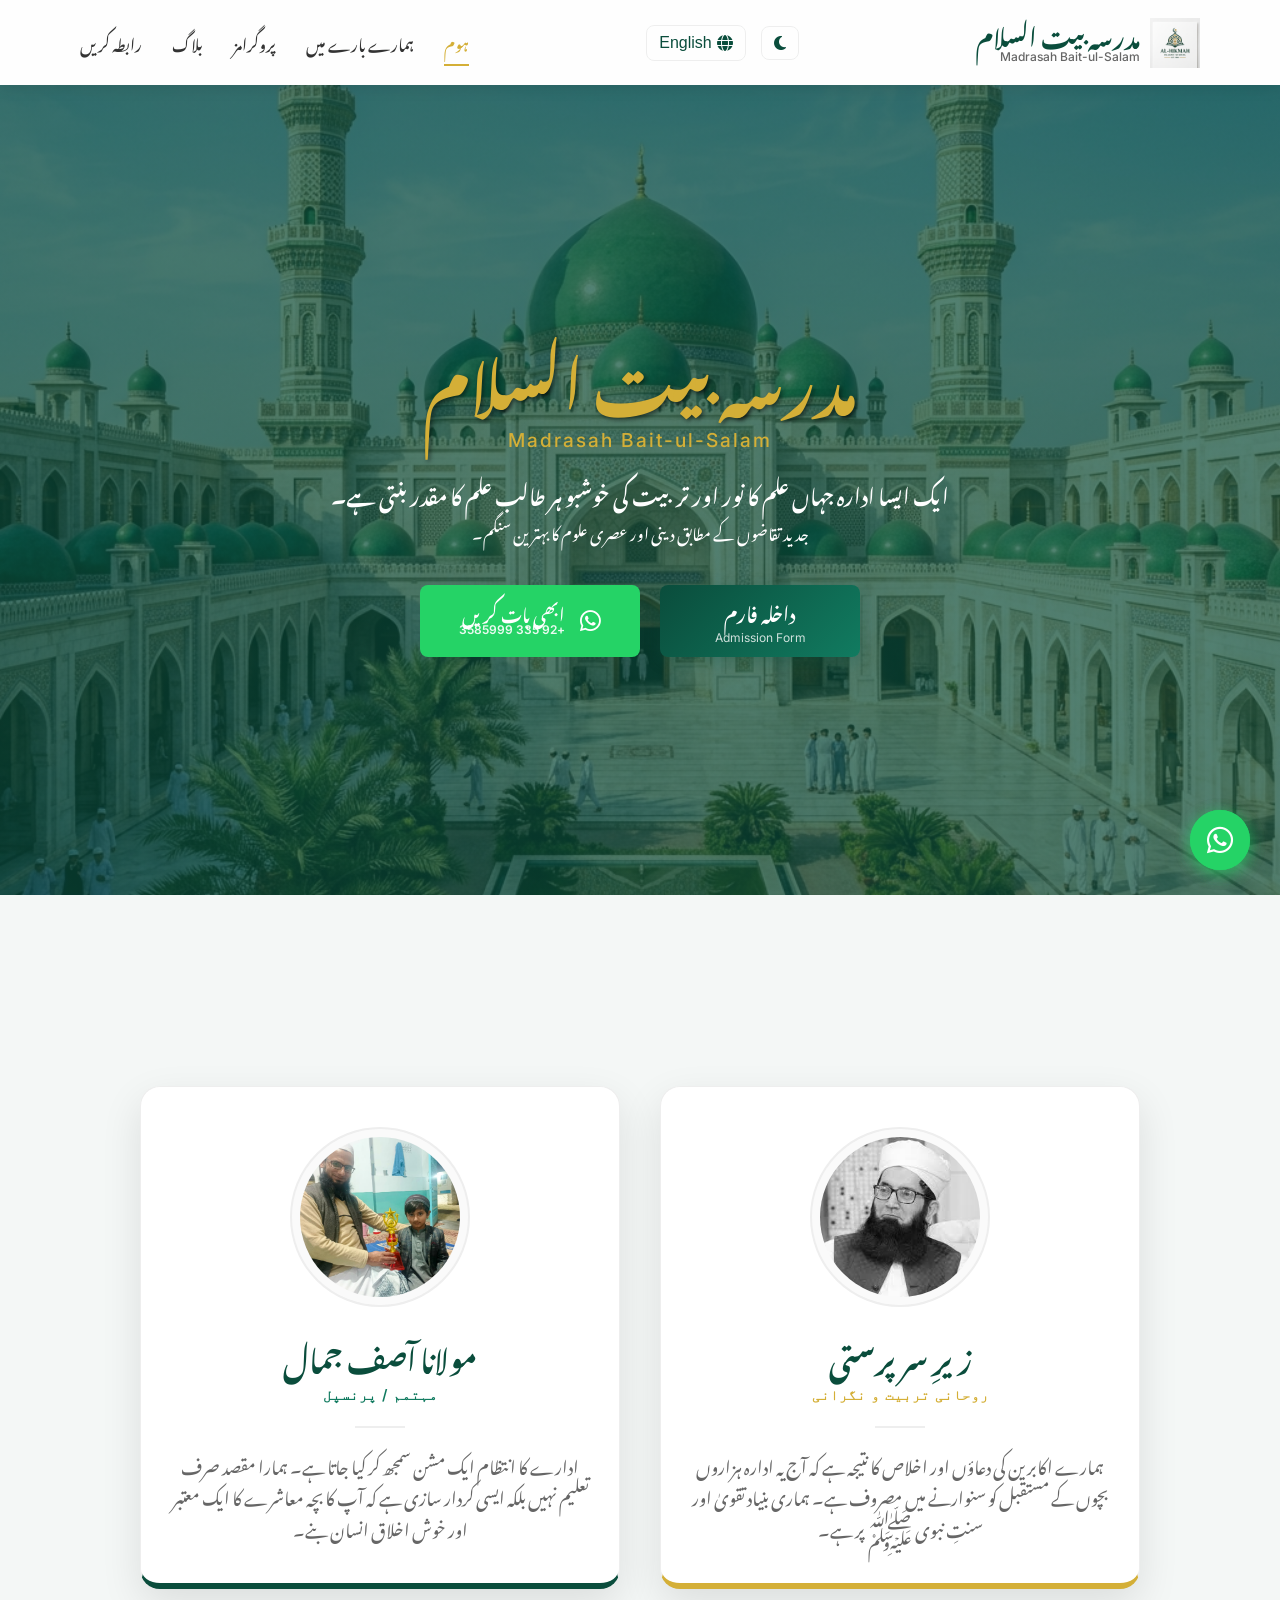
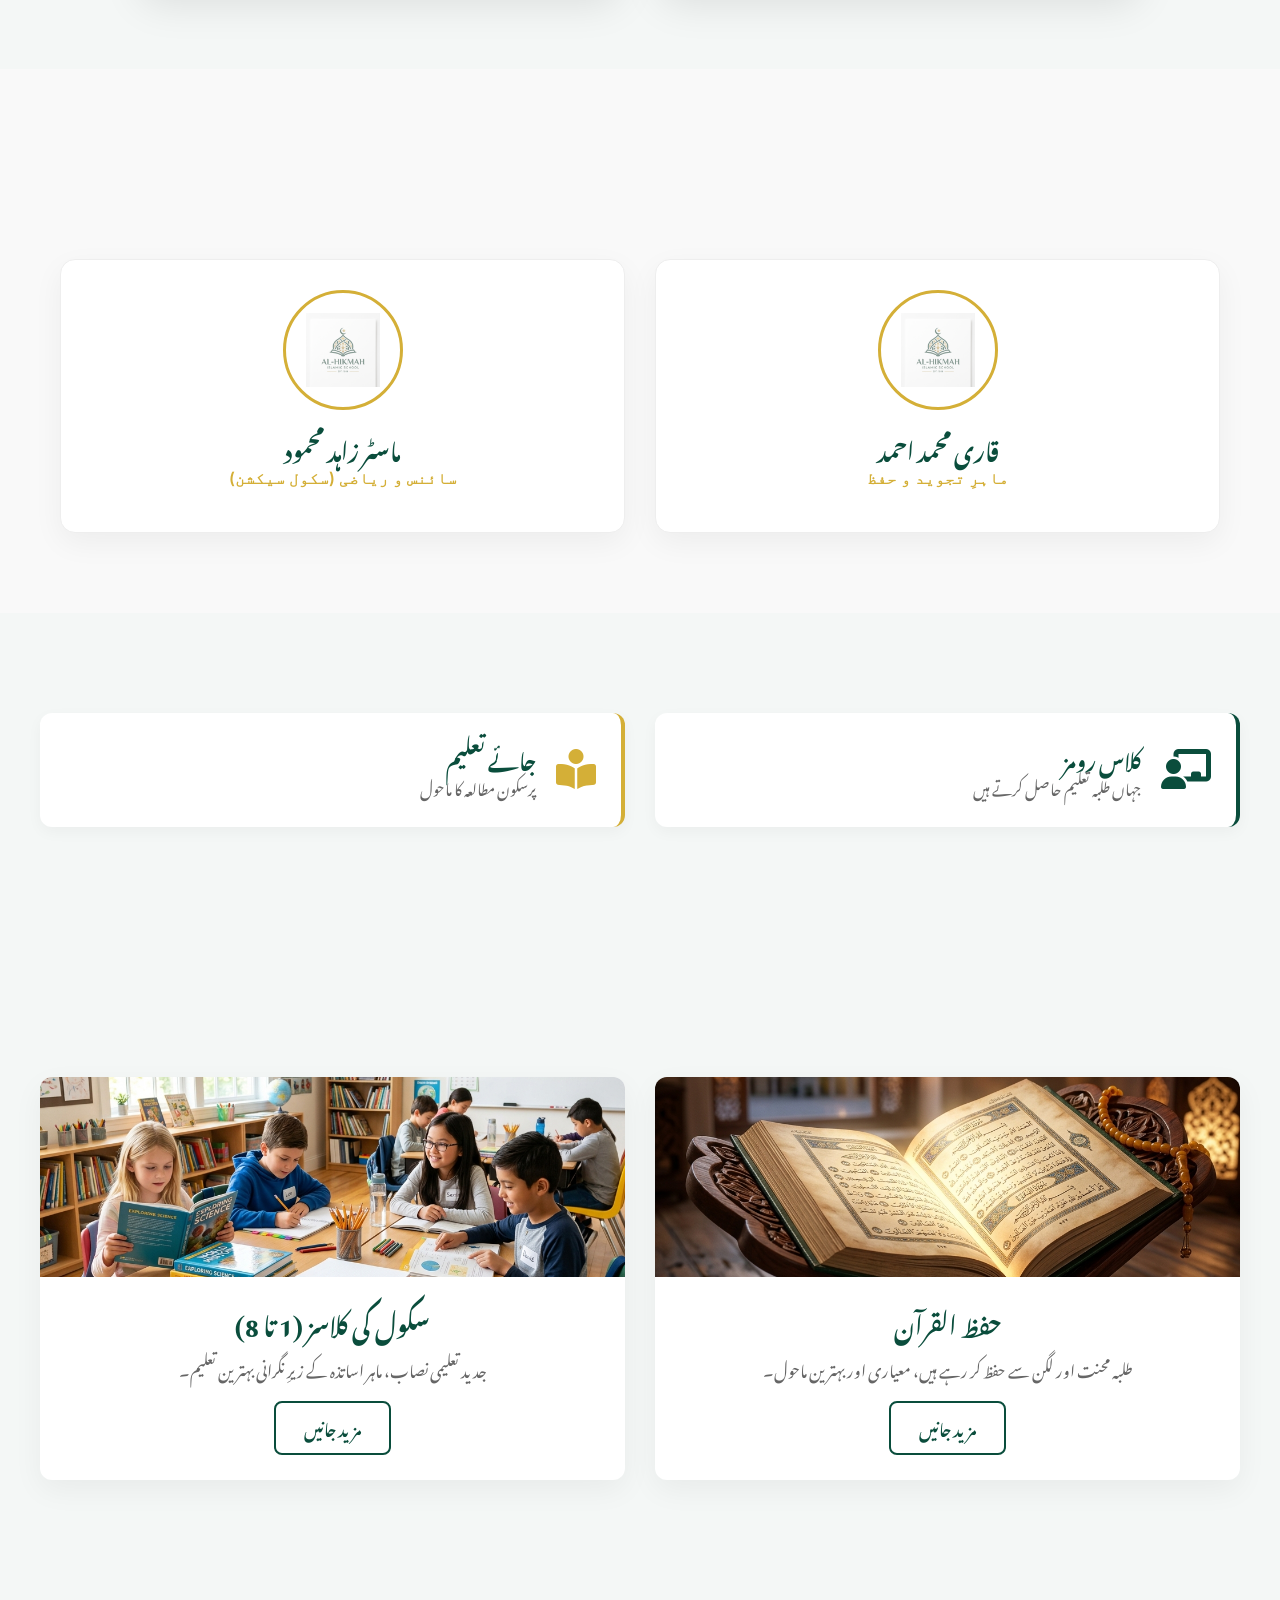
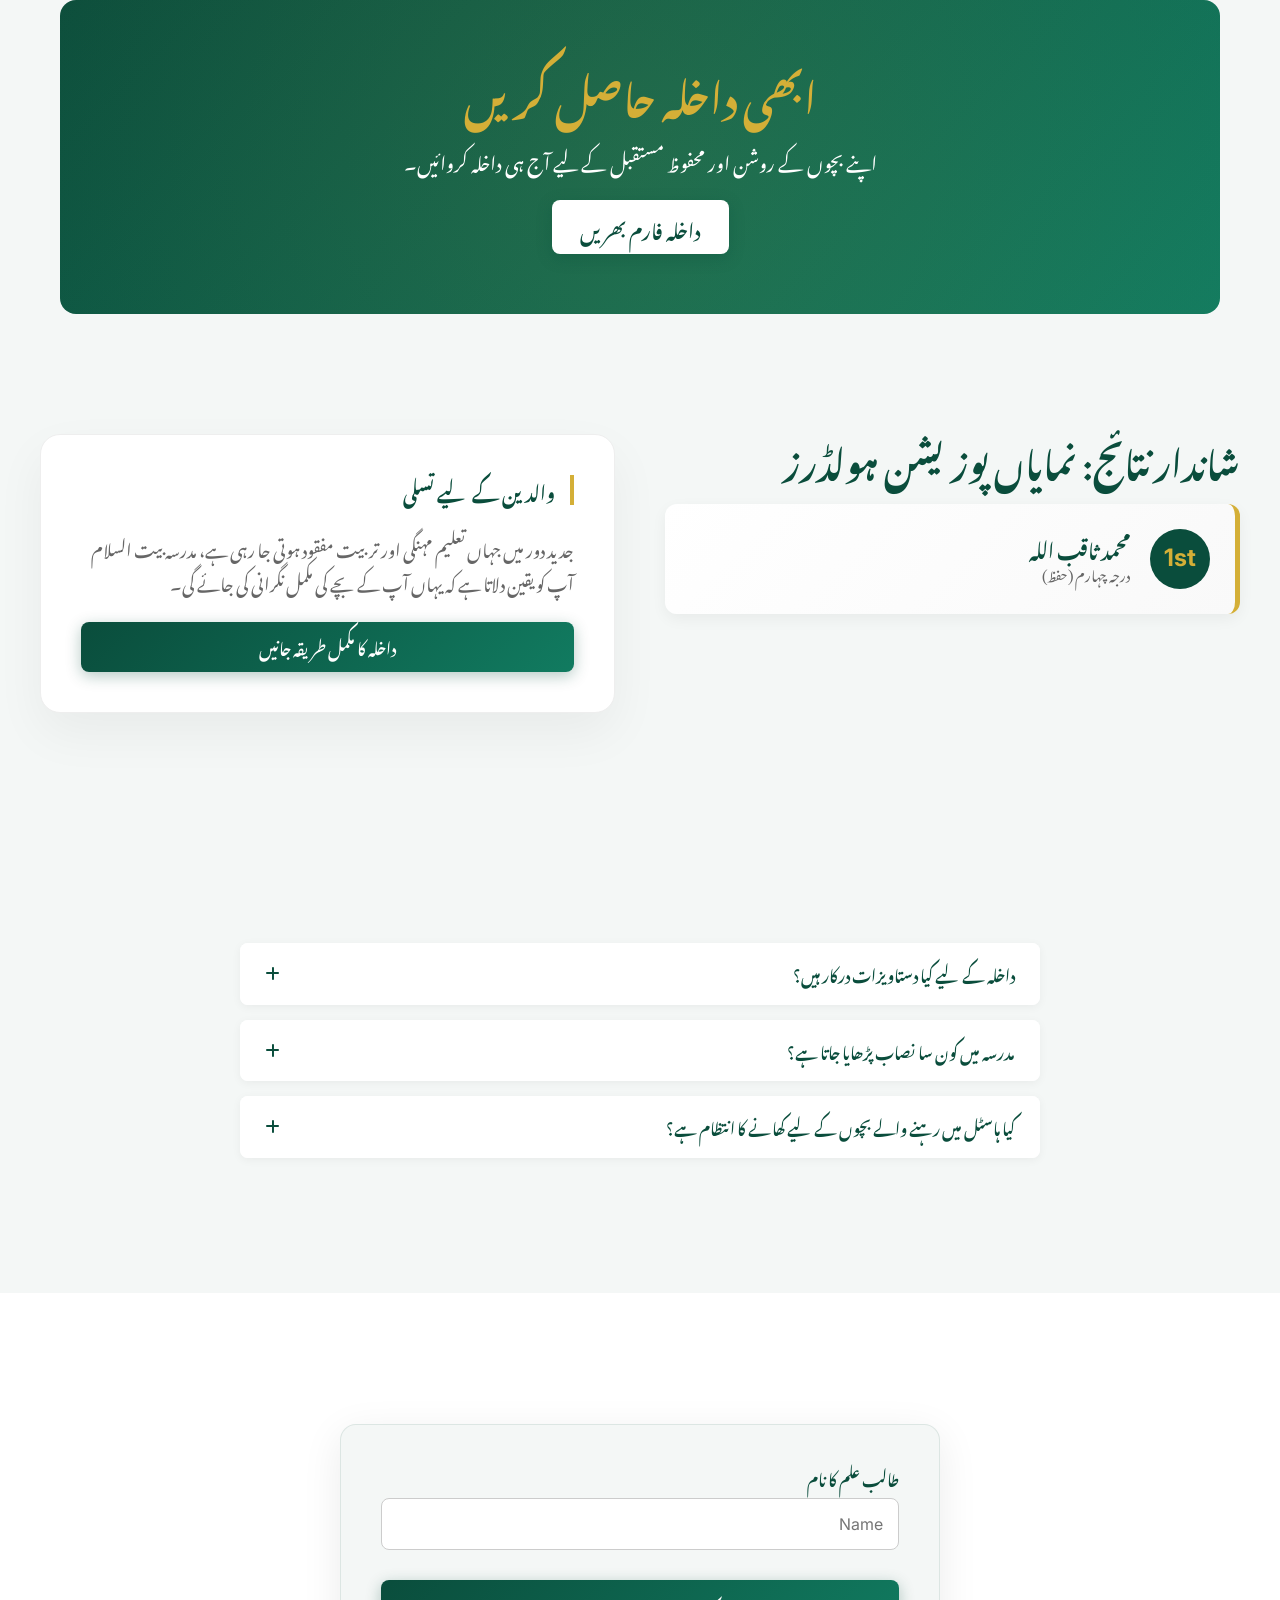
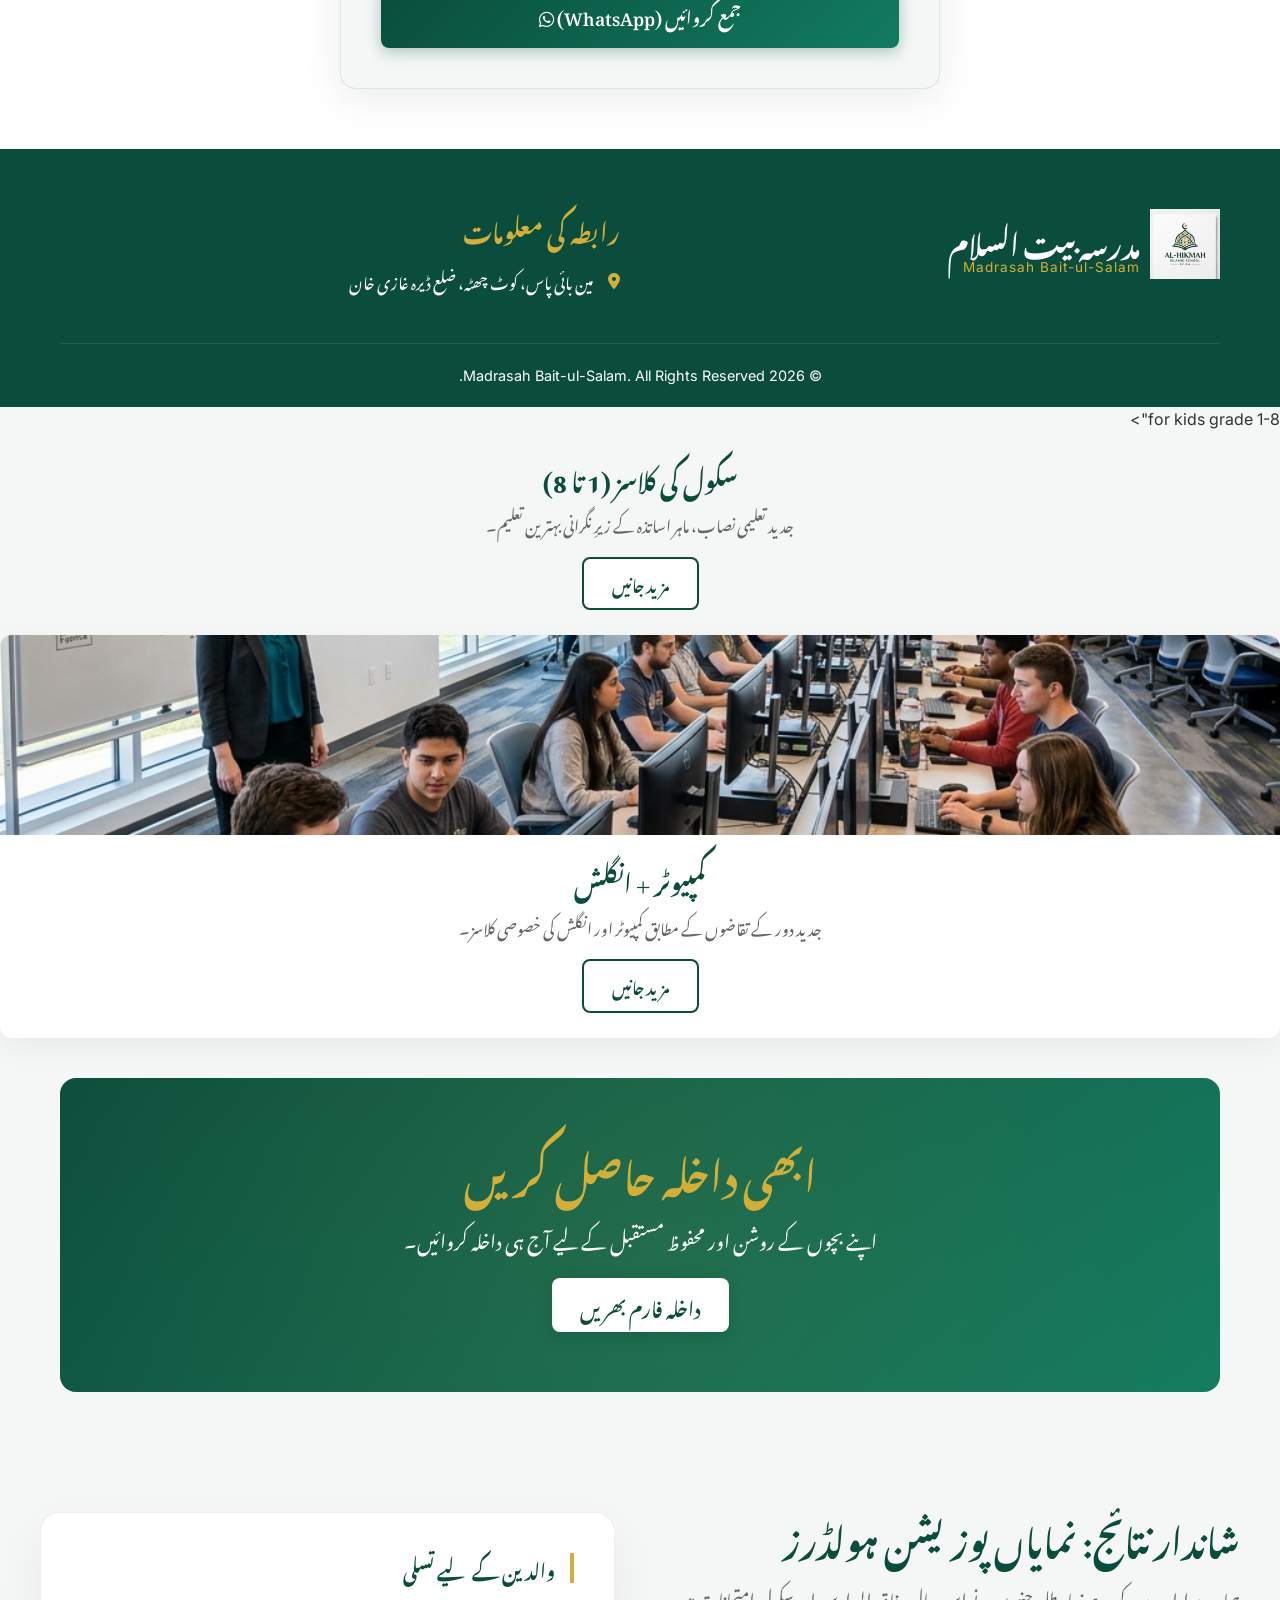
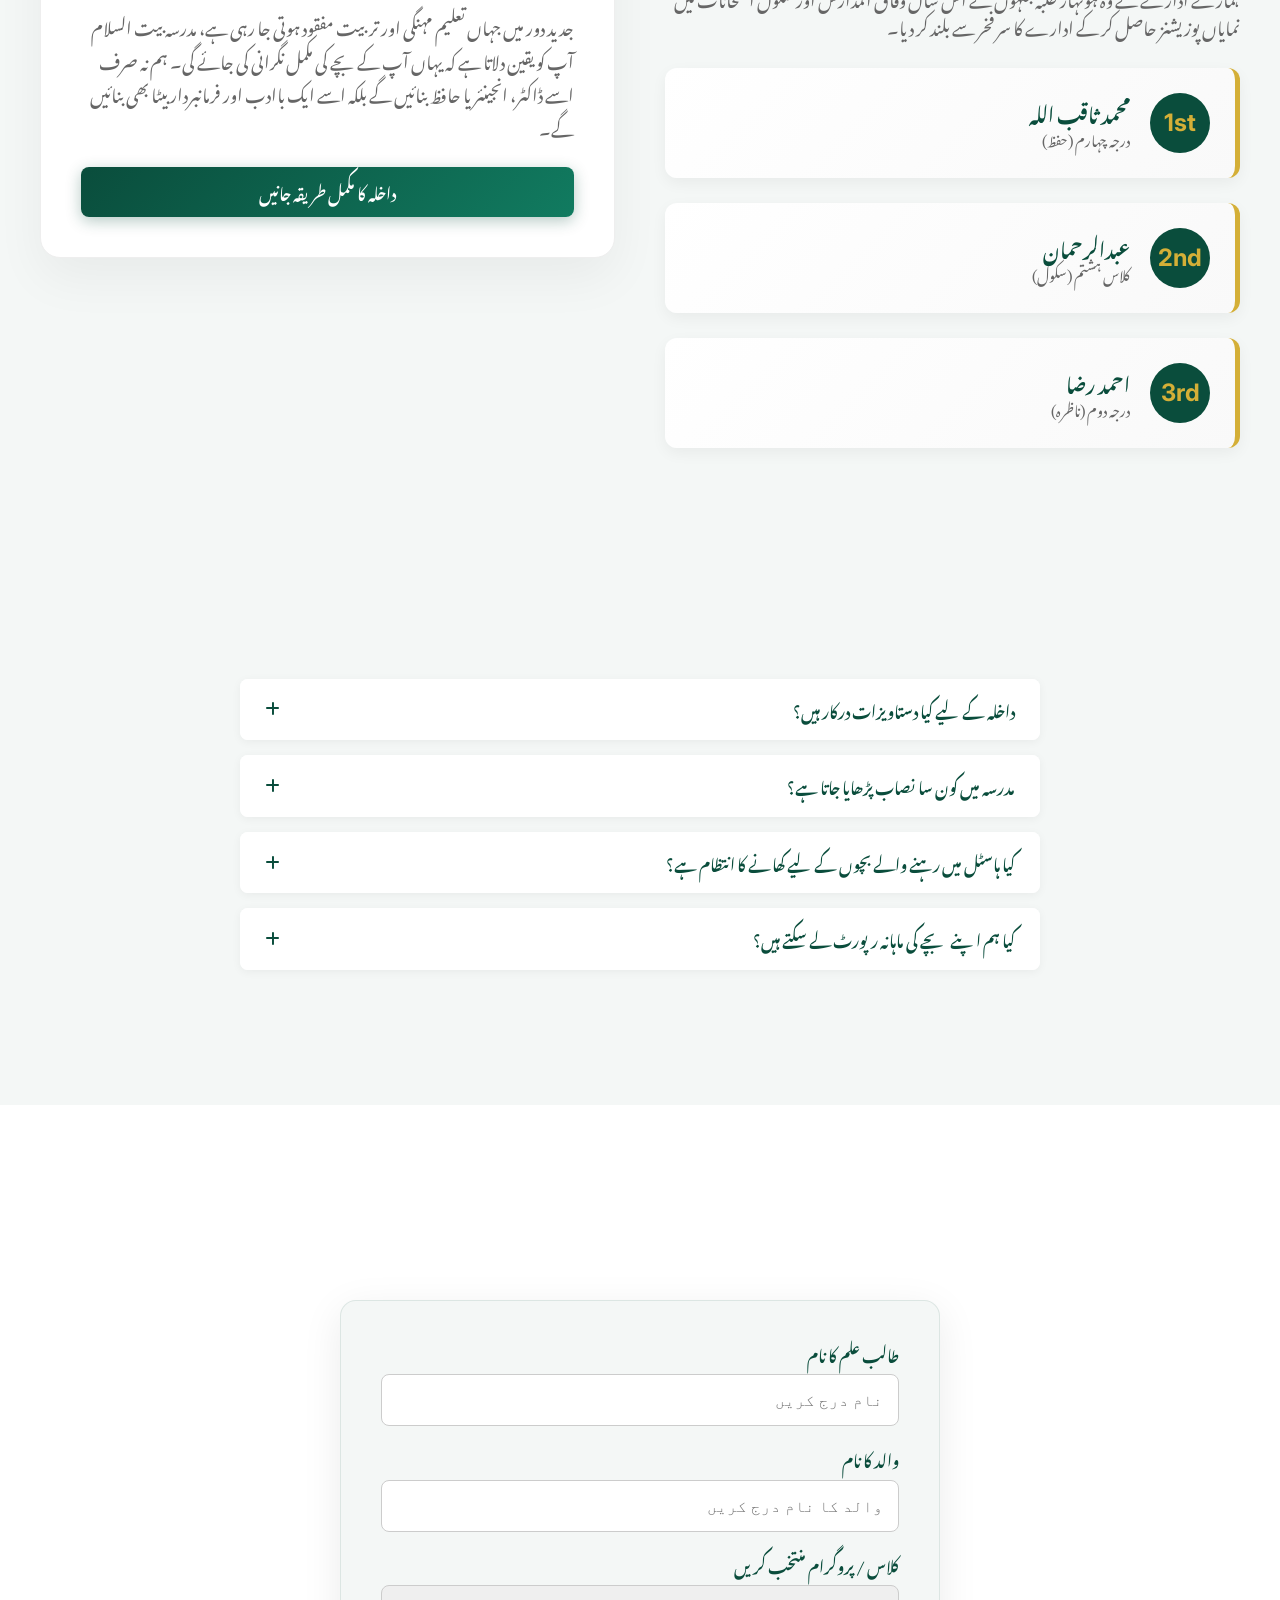
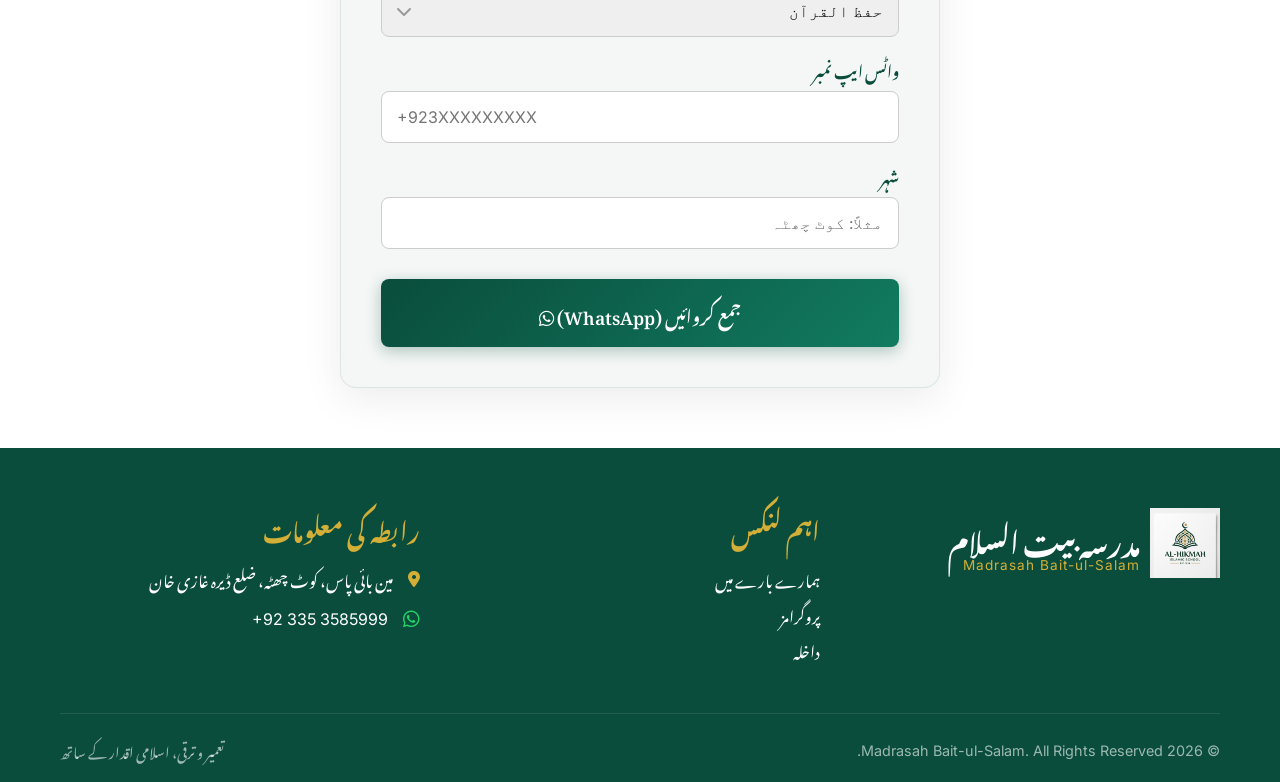
==== commit e3dd4cb8: "Fix broken hero tag and remove duplicate old-style FAQ items" ====
--- a/index.html
+++ b/index.html
@@ -105,7 +105,9 @@
                 <span class="lang-ur">ایک ایسا ادارہ جہاں علم کا نور اور تربیت کی خوشبو ہر طالب علم کا مقدر بنتی ہے۔</span>
                 <span class="lang-en">An institution where the light of knowledge and values shape every student's destiny.</span>
             </p>
-            <p style="font-fa                <span class="lang-en">Combining Islamic values with modern academic excellence.</span>
+            <p class="urdu-text" style="font-size: 1rem; margin-bottom: 40px;">
+                <span class="lang-ur">جدید تقاضوں کے مطابق دینی اور عصری علوم کا بہترین سنگم۔</span>
+                <span class="lang-en">Combining Islamic values with modern academic excellence.</span>
             </p>
             <div class="hero-btns">
                 <a href="#admission" class="btn btn-primary btn-hero urdu-text">
@@ -520,14 +522,6 @@
             </h2>
             <div class="faq-container">
                 <div class="faq-item">
-                    <div class="faq-question urdu-text" data-ur="داخلہ کے لیے کیا دستاویزات درکار ہیں؟" data-en="What documents are required for admission?">داخلہ کے لیے کیا دستاویزات درکار ہیں؟ <i class="fas fa-plus"></i></div>
-                    <div class="faq-answer urdu-text" data-ur="داخلہ کے لیے طالب علم کا ب فارم، والد کے شناختی کارڈ کی کاپی اور سابقہ سکول کا رزلٹ کارڈ (اگر ہو) ضروری ہے۔" data-en="Student's B-Form, Father's CNIC copy, and previous school result card (if applicable) are required.">داخلہ کے لیے طالب علم کا ب فارم، والد کے شناختی کارڈ کی کاپی اور سابقہ سکول کا رزلٹ کارڈ (اگر ہو) ضروری ہے۔</div>
-                </div>
-                <div class="faq-item">
-                    <div class="faq-question urdu-text" data-ur="مدرسہ میں کون سا نصاب پڑھایا جاتا ہے؟" data-en="Which syllabus is followed in the Madrasah?">مدرسہ میں کون سا نصاب پڑھایا جاتا ہے؟ <i class="fas fa-plus"></i></div>
-                    <div class="faq-answer urdu-text" data-ur="جی ہاں! ہمارے سکول سیکشن میں حکومت پنجاب کا منظور شدہ نصاب (PCTB) پڑھایا جاتا ہے تاکہ بچے دینی تعلیم کے ساتھ عصری علوم میں بھی پیچھے نہ رہیں۔" data-en="Yes! In our school section, we follow the Punjab Government Syllabus (PCTB) so that children excel in both Islamic and modern education.">جی ہاں! ہمارے سکول سیکشن میں حکومت پنجاب کا منظور شدہ نصاب (PCTB) پڑھایا جاتا ہے تاکہ بچے دینی تعلیم کے ساتھ عصری علوم میں بھی پیچھے نہ رہیں۔</div>
-                </div>
-                <div class="faq-item">
                     <div class="faq-question urdu-text"><span class="lang-ur">داخلہ کے لیے کیا دستاویزات درکار ہیں؟</span><span class="lang-en">What documents are required for admission?</span> <i class="fas fa-plus"></i></div>
                     <div class="faq-answer urdu-text"><span class="lang-ur">داخلہ کے لیے طالب علم کا ب فارم، والد کے شناختی کارڈ کی کاپی اور سابقہ سکول کا رزلٹ کارڈ (اگر ہو) ضروری ہے۔</span><span class="lang-en">Student's B-Form, Father's CNIC copy, and previous school result card (if applicable) are required.</span></div>
                 </div>
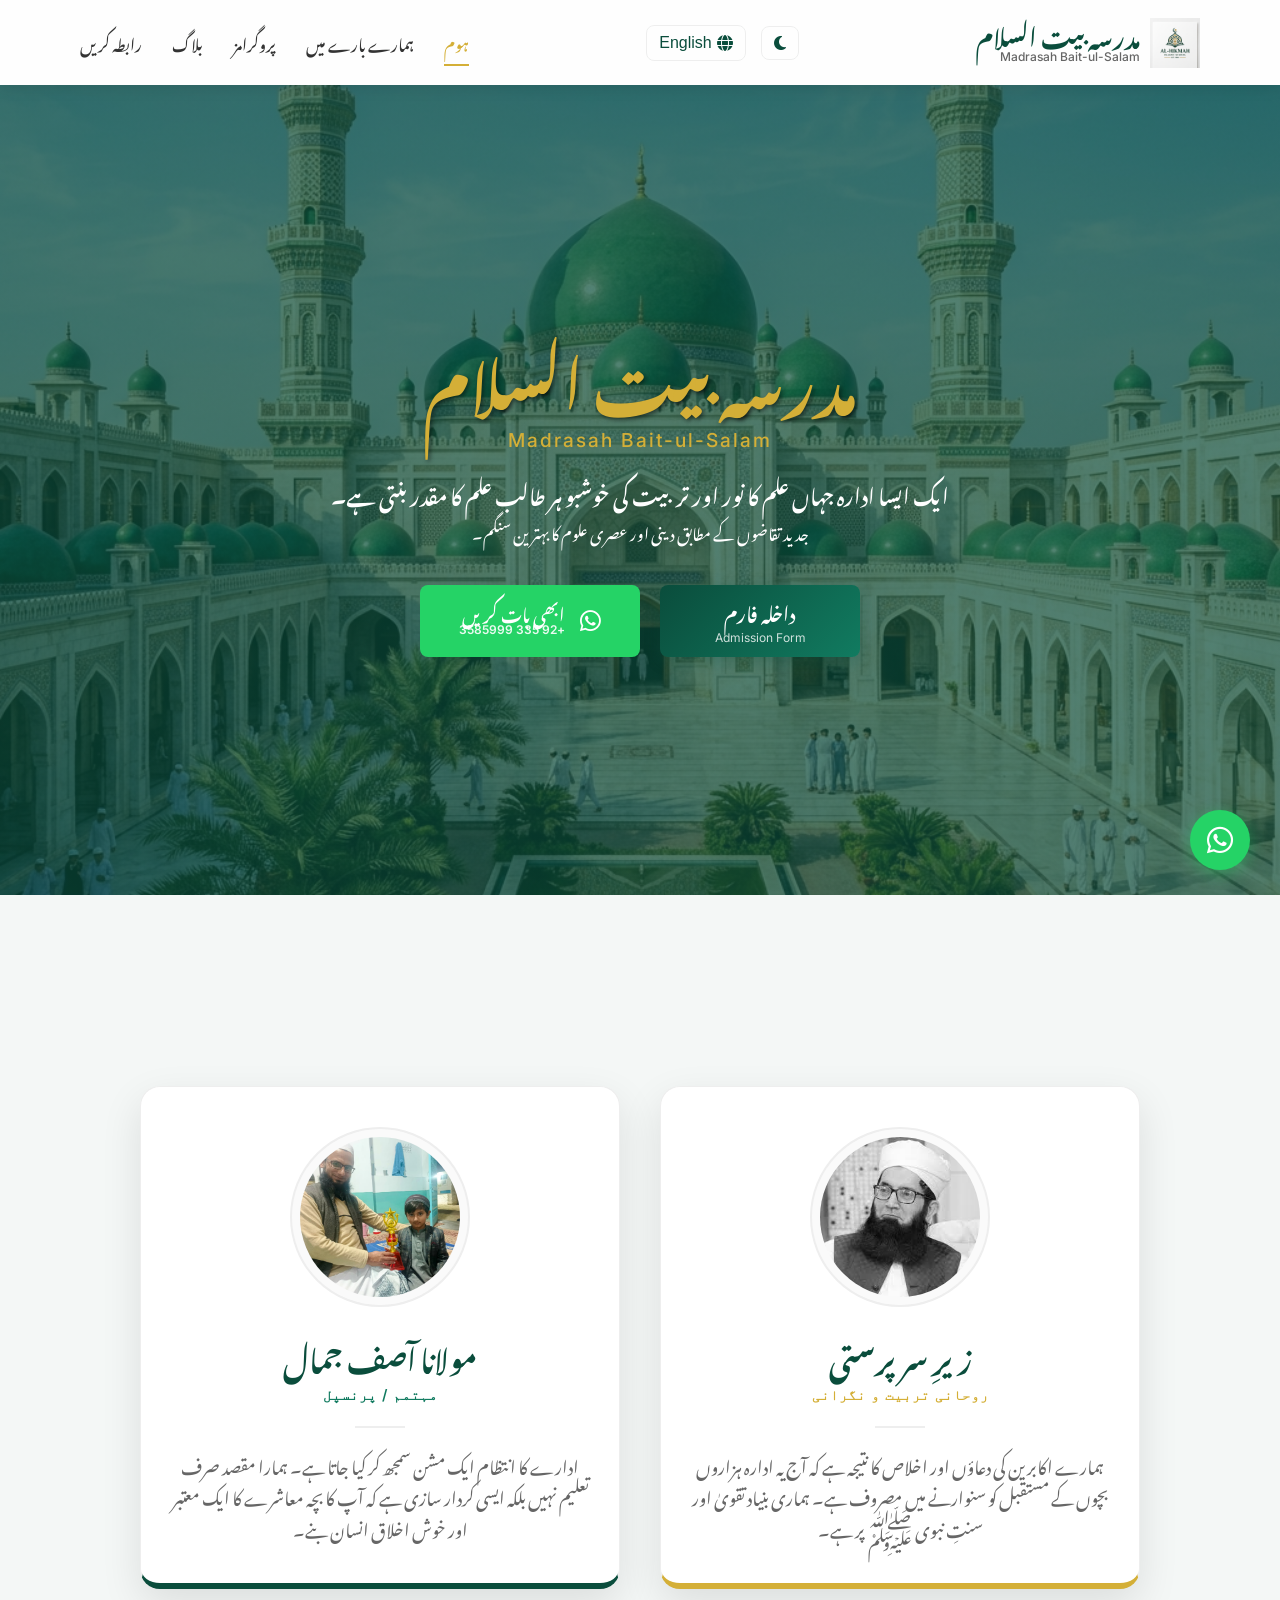
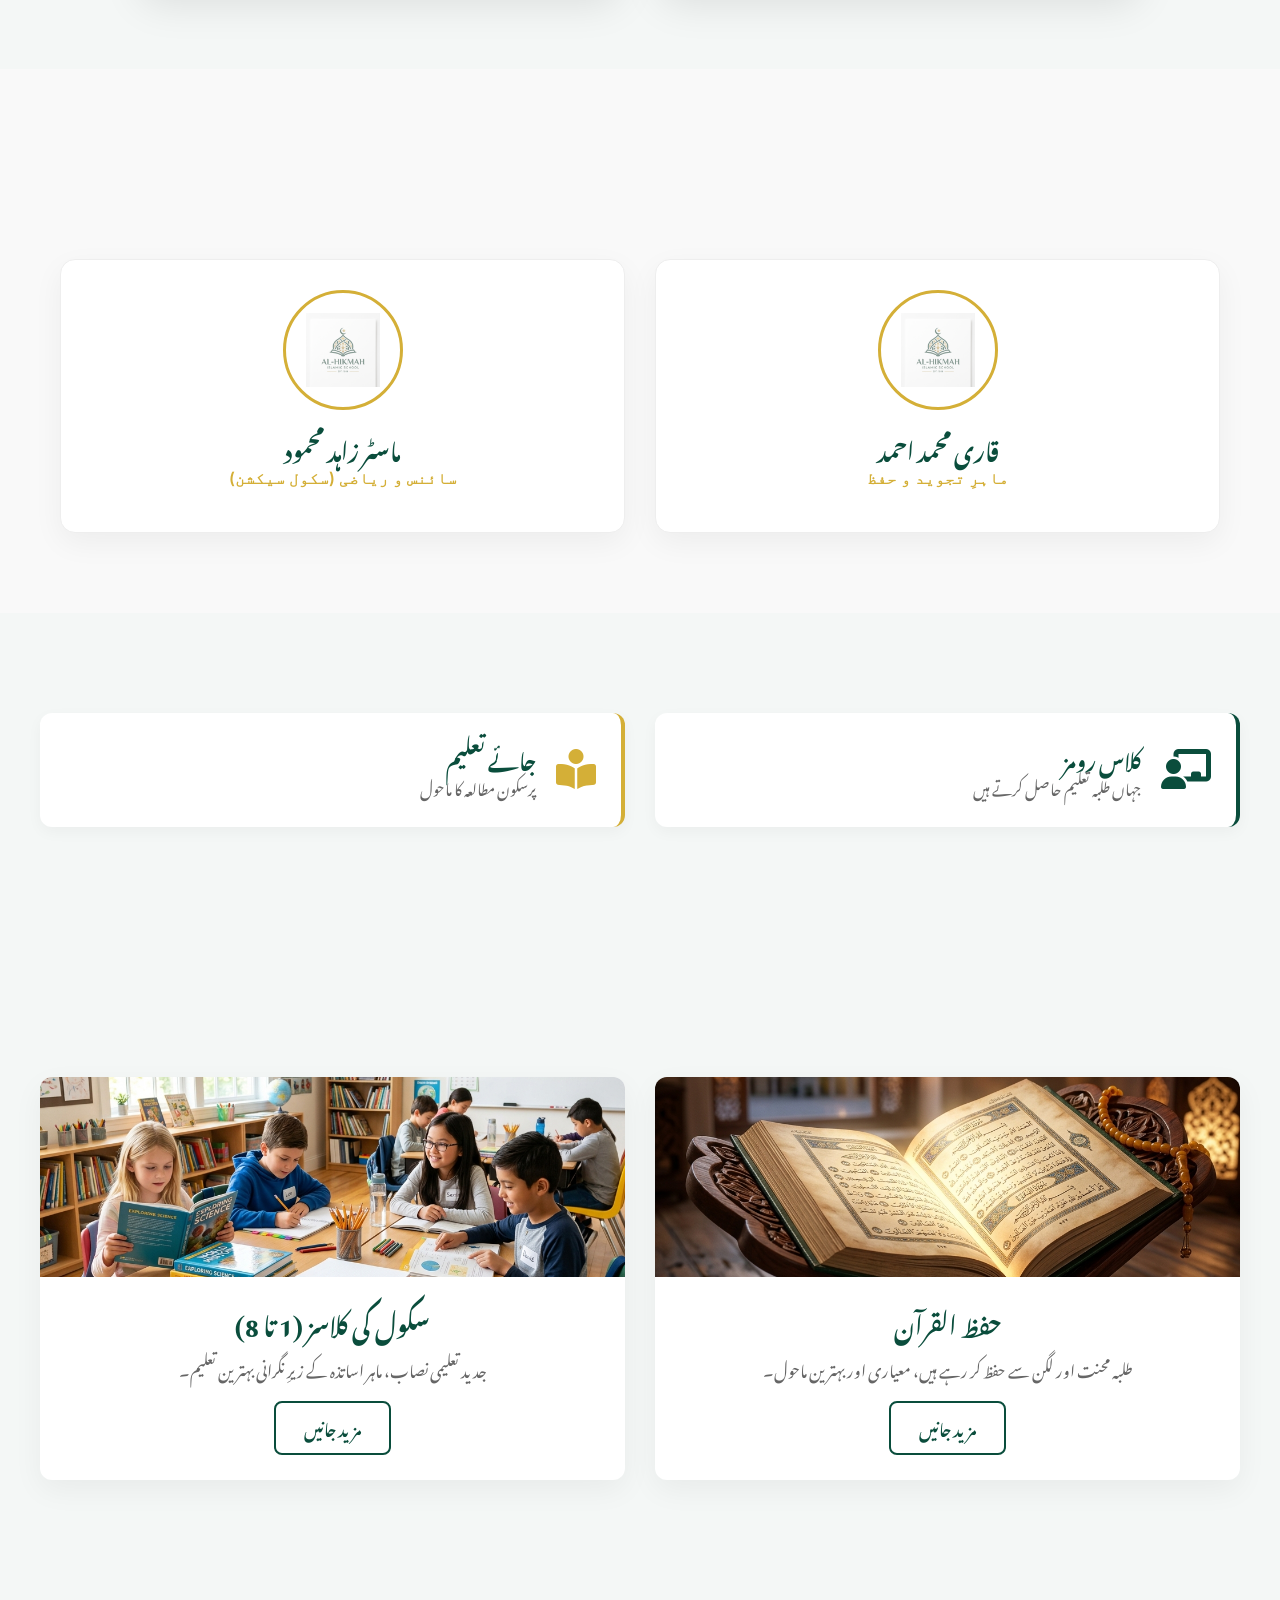
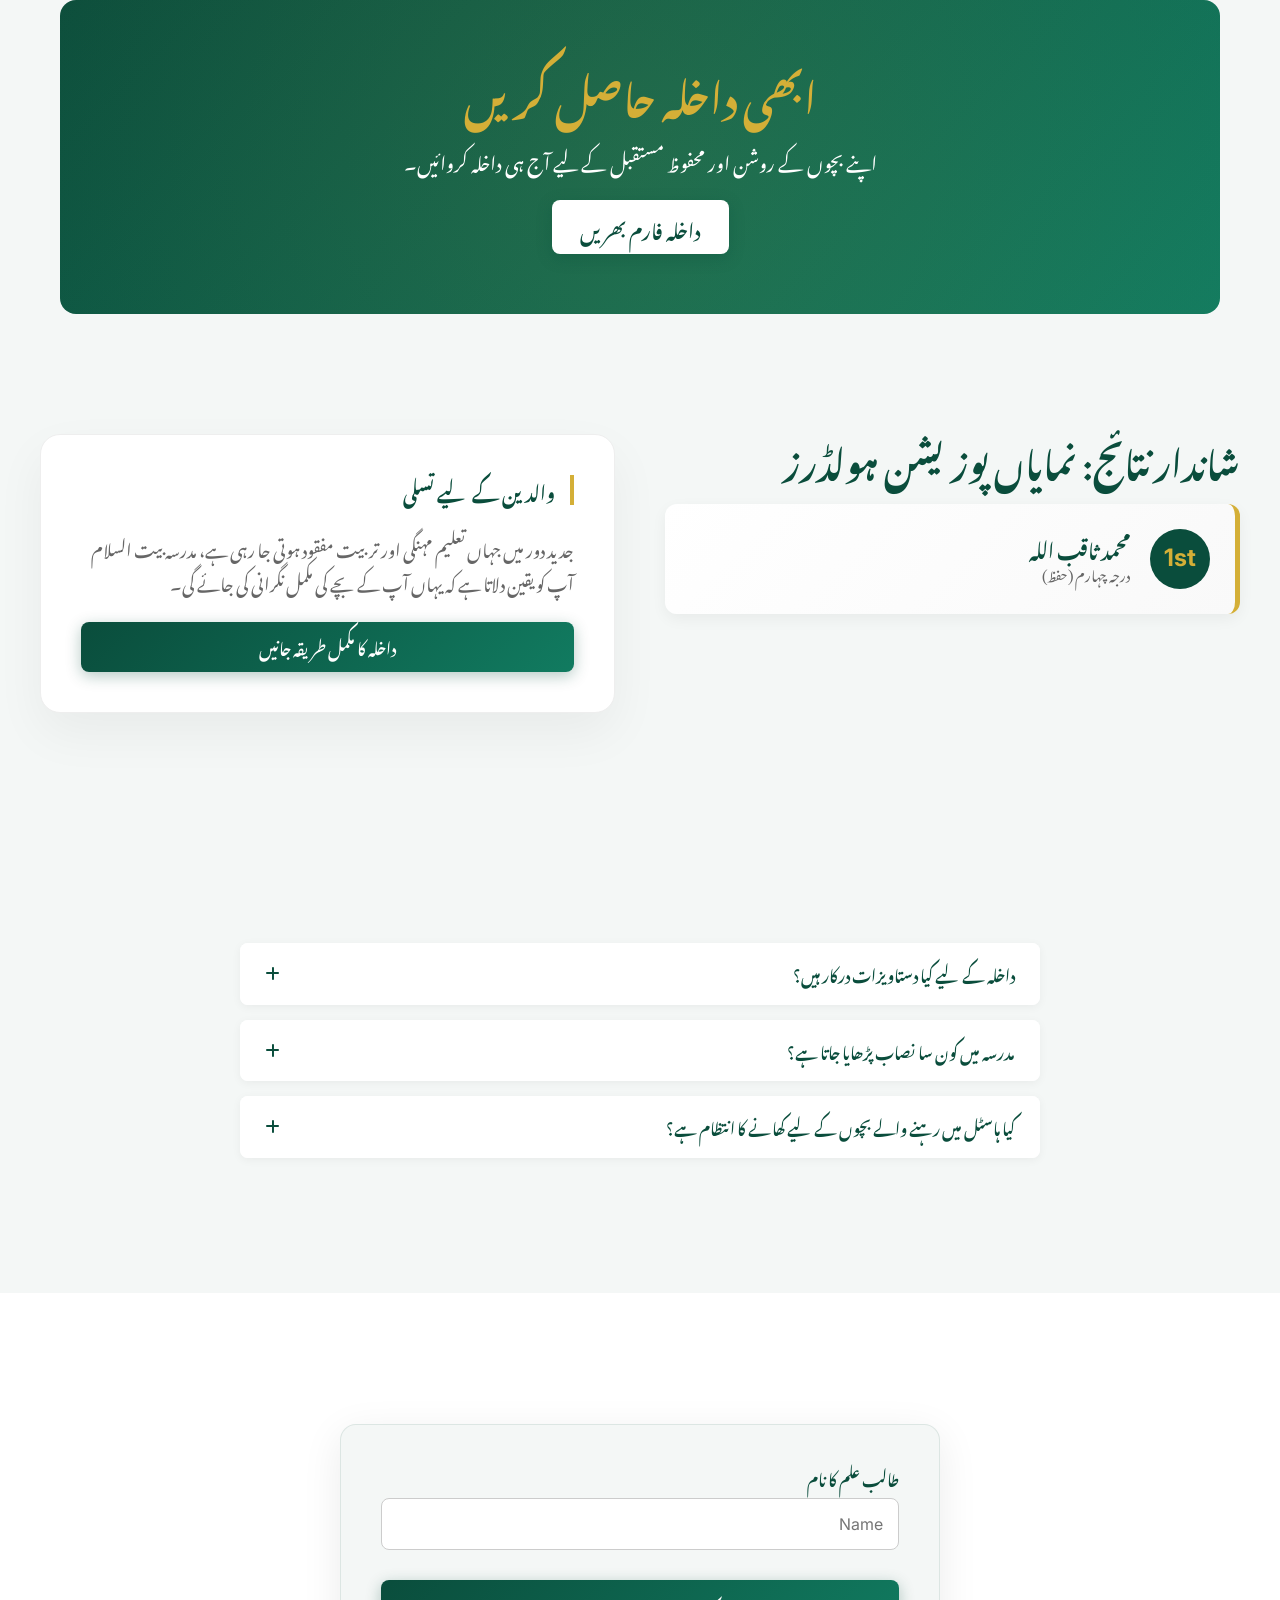
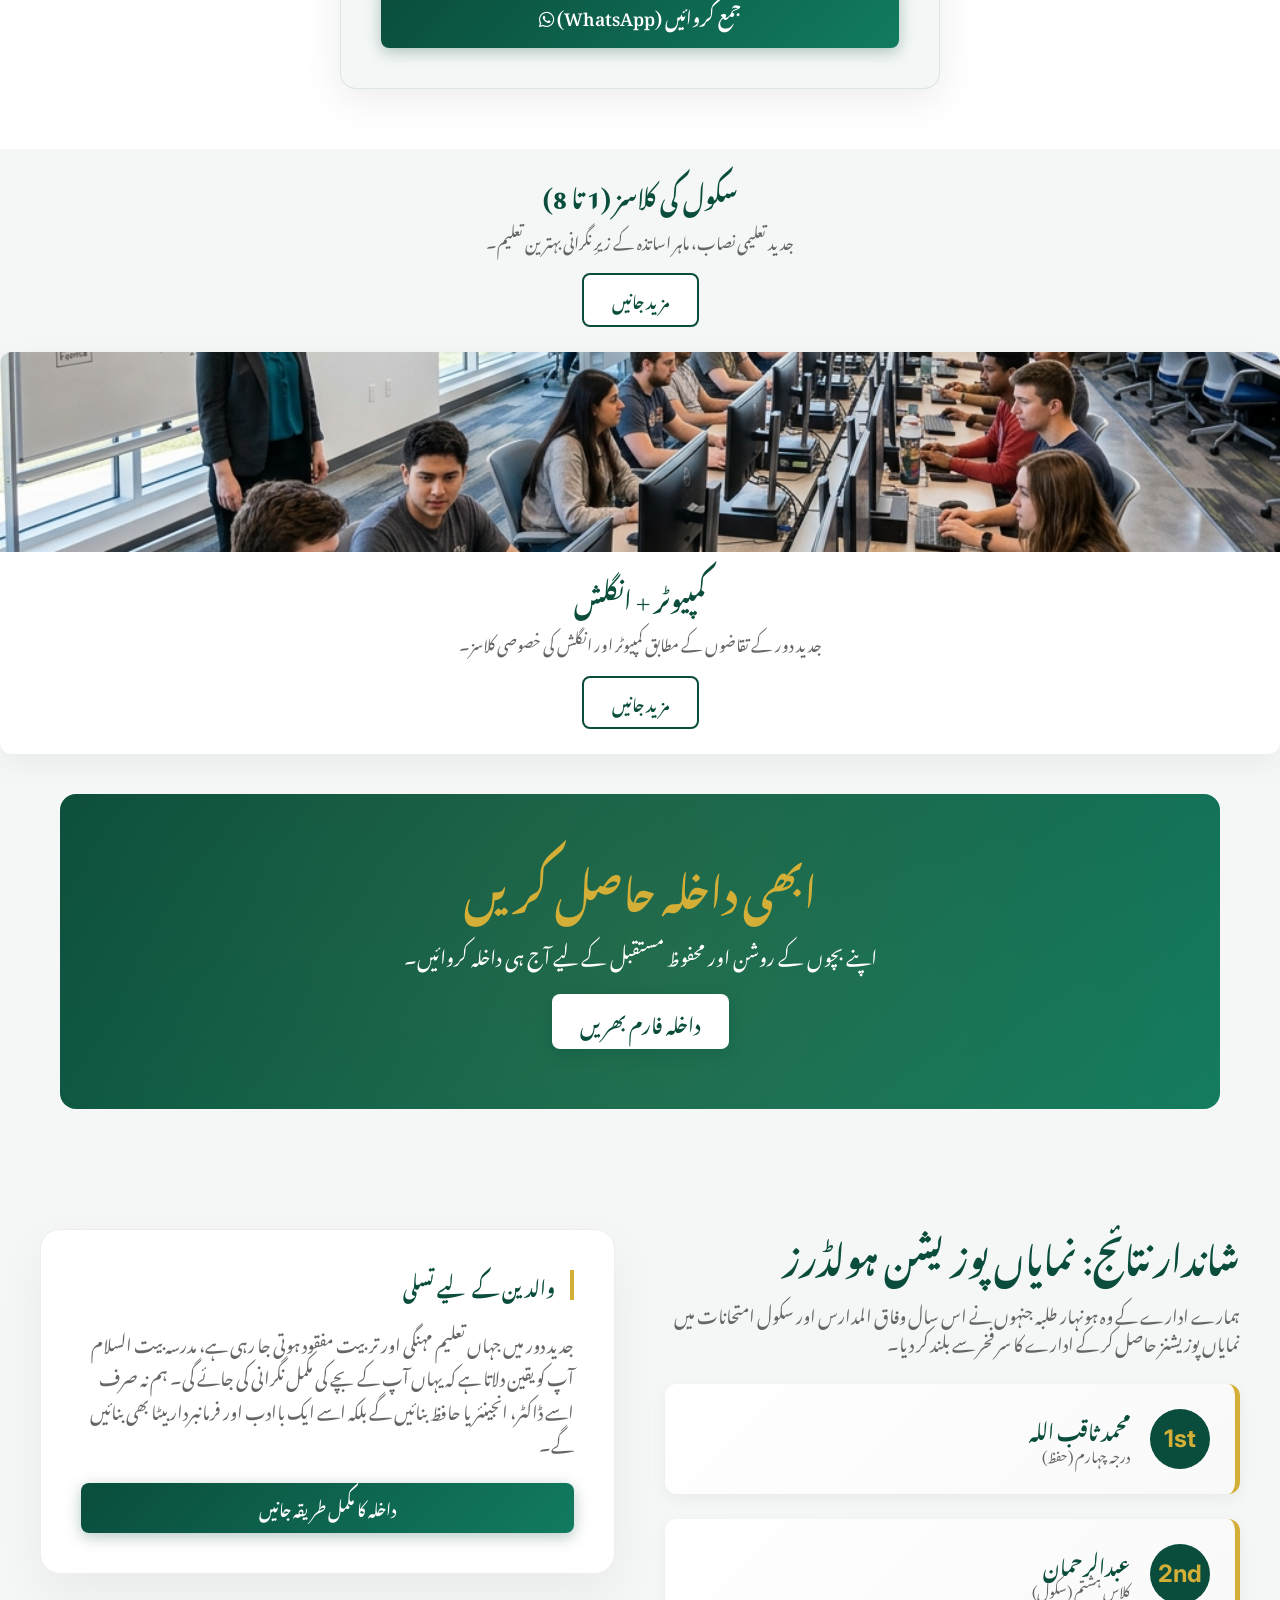
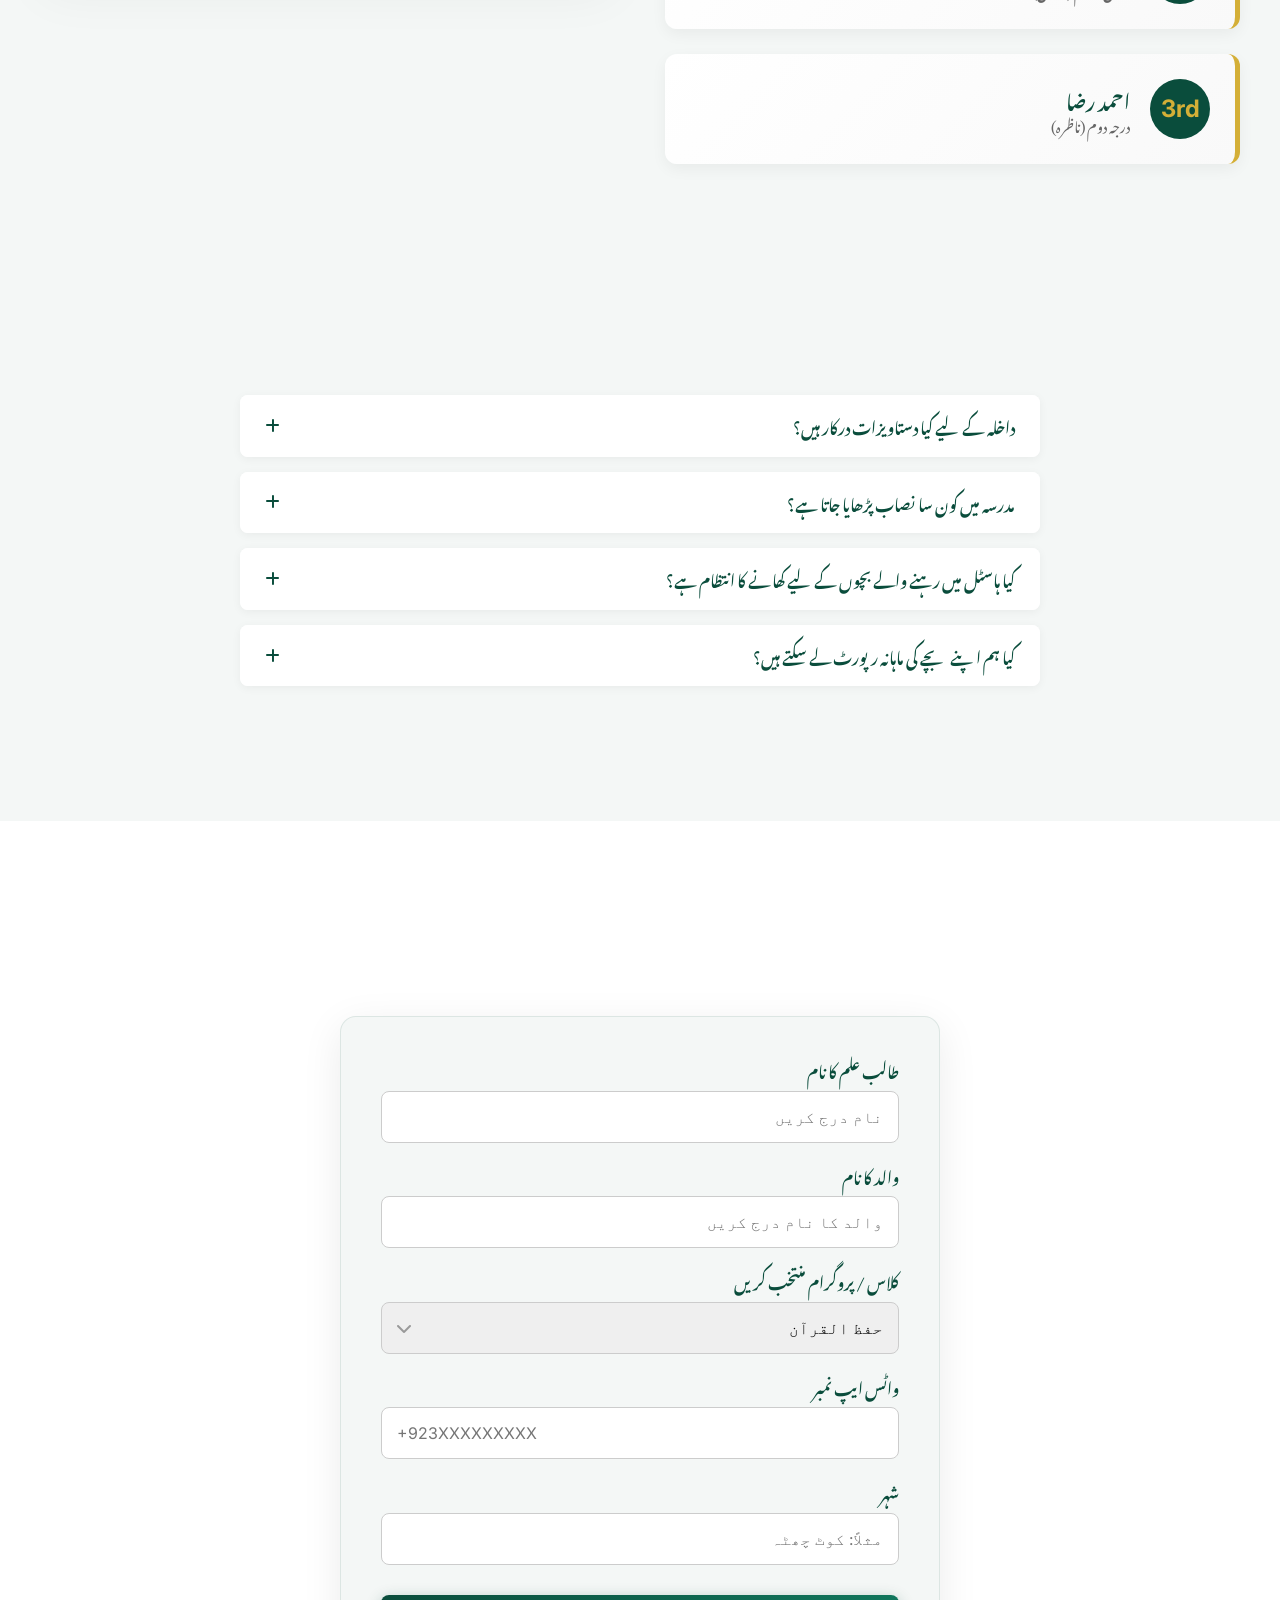
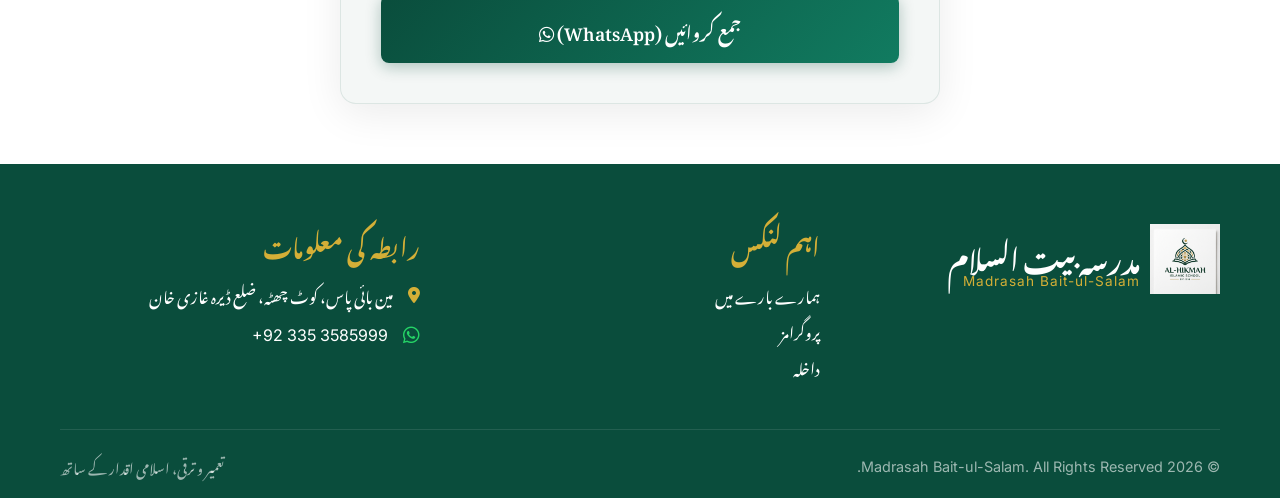
==== commit cf2c8bd0: "Fix layout and eliminate duplicate elements by removing orphaned HTML blocks" ====
--- a/index.html
+++ b/index.html
@@ -399,54 +399,7 @@
         </div>
     </section>
 
-    <!-- Footer -->
-    <footer>
-        <div class="container">
-            <div class="footer-grid">
-                <div class="footer-col" style="padding-left: 30px;">
-                    <div class="logo">
-                        <img src="images/islamic_logo.png" alt="Logo" style="height: 70px; margin-bottom: 15px;">
-                        <div style="display: flex; flex-direction: column; align-items: start;">
-                            <span class="logo-text urdu-text" style="color: white; font-size: 1.8rem; line-height: 1.1;">
-                                <span class="lang-ur">مدرسہ بیت السلام</span>
-                                <span class="lang-en">Bait-ul-Salam</span>
-                            </span>
-                            <span style="font-family: 'Inter', sans-serif; font-size: 0.85rem; color: var(--accent-gold); letter-spacing: 1px;">Madrasah Bait-ul-Salam</span>
-                        </div>
-                    </div>
-                </div>
-                
-                <div class="footer-col">
-                    <h3 class="urdu-text">
-                        <span class="lang-ur">رابطہ کی معلومات</span>
-                        <span class="lang-en">Contact Info</span>
-                    </h3>
-                    <ul class="urdu-text">
-                        <li style="display: flex; align-items: start; gap: 15px;">
-                            <i class="fas fa-map-marker-alt" style="color: var(--accent-gold); margin-top: 5px;"></i> 
-                            <div>
-                                <span class="urdu-text">
-                                    <span class="lang-ur">مین بائی پاس، کوٹ چھٹہ، ضلع ڈیرہ غازی خان</span>
-                                    <span class="lang-en">Main Bypass, Kot Chhutta, D.G Khan</span>
-                                </span>
-                            </div>
-                        </li>
-                    </ul>
-                </div>
-            </div>
-            <div class="footer-bottom">
-                <p>&copy; 2026 Madrasah Bait-ul-Salam. All Rights Reserved.</p>
-            </div>
-        </div>
-    </footer>
-
-    <a href="https://wa.me/923353585999" target="_blank" class="floating-whatsapp"><i class="fab fa-whatsapp"></i></a>
-
-    <!-- Custom JS -->
-    <script src="js/script.js"></script>
-</body>
-</html>
-for kids grade 1-8"></div>
+
                 <div class="card-content">
                     <h3 class="card-title urdu-text">سکول کی کلاسز (1 تا 8)</h3>
                     <p class="card-desc urdu-text">جدید تعلیمی نصاب، ماہر اساتذہ کے زیرِ نگرانی بہترین تعلیم۔</p>
